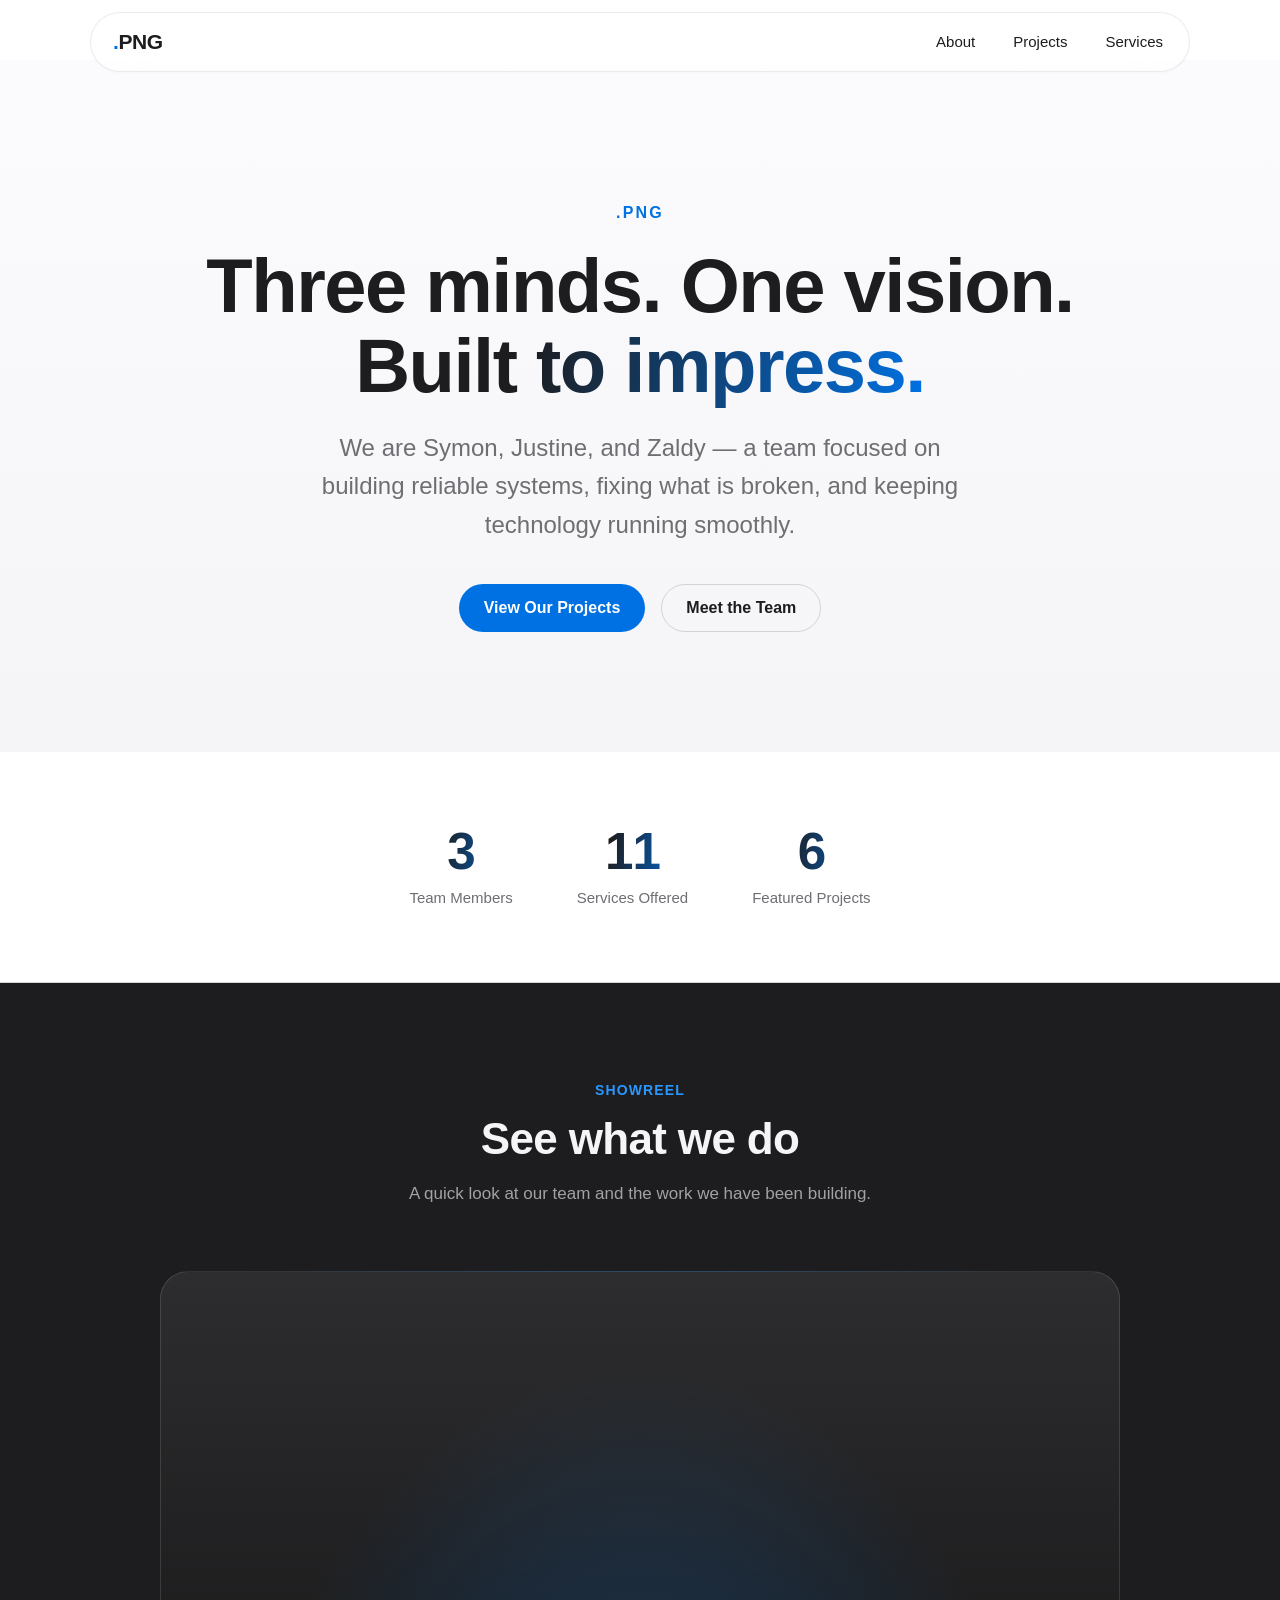
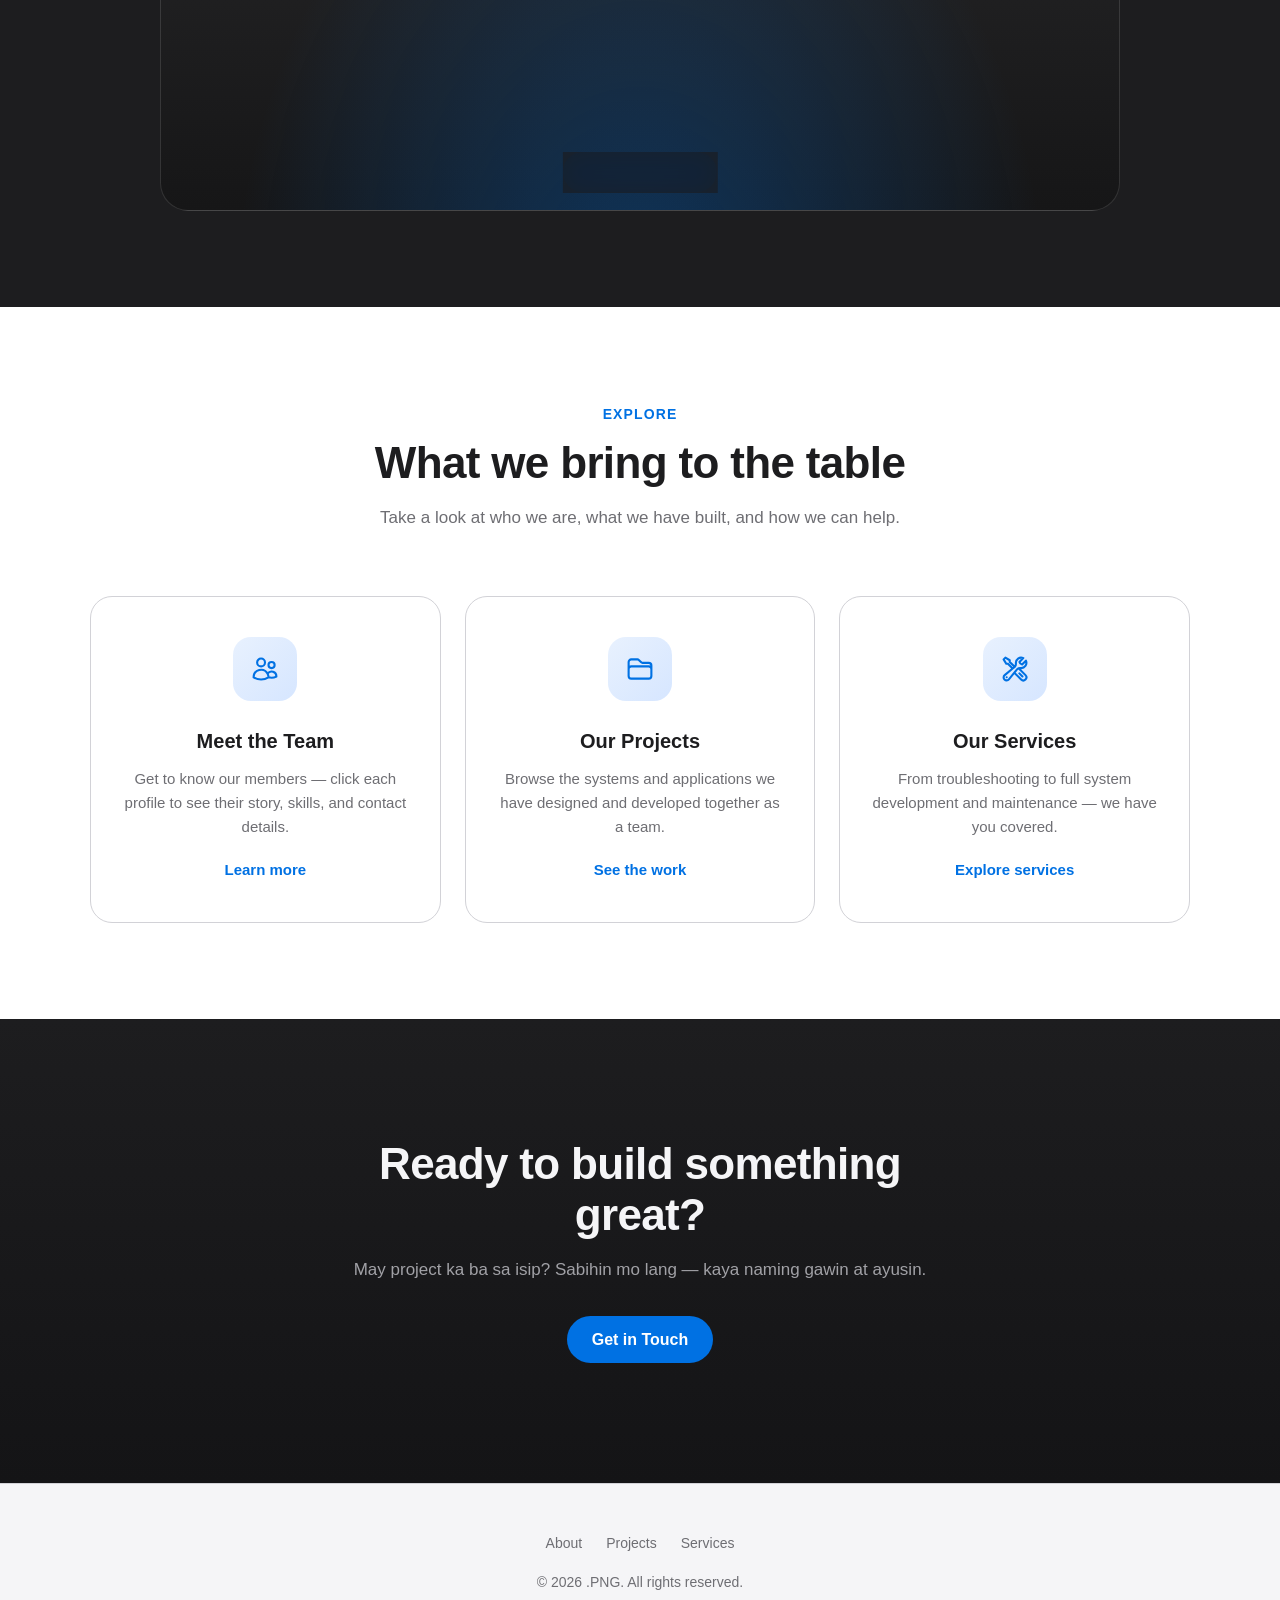
==== index.html @ acd92854 "update info, design, animations" ====
<!DOCTYPE html>
<html lang="en">
<head>
  <meta charset="UTF-8">
  <meta name="viewport" content="width=device-width, initial-scale=1.0">
  <title>.PNG</title>
  <link rel="stylesheet" href="css/style.css">
</head>
<body>

  <header class="site-header">
    <div class="container header-inner">
      <a href="index.html" class="logo"><span class="logo-dot">.</span>PNG</a>
      <button class="nav-toggle" type="button" aria-label="Toggle navigation" aria-expanded="false">
        <span></span>
        <span></span>
        <span></span>
      </button>
      <nav class="site-nav" aria-label="Main navigation">
        <ul class="nav-list">
          <li><a href="pages/about.html">About</a></li>
          <li><a href="pages/projects.html">Projects</a></li>
          <li><a href="pages/services.html">Services</a></li>
        </ul>
      </nav>
    </div>
  </header>

  <main>

    <section class="hero">
      <p class="hero-eyebrow">.PNG</p>
      <h1 class="hero-title">Three minds. One vision.<br><span class="gradient-text">Built to impress.</span></h1>
      <p class="hero-subtitle">We are Symon, Justine, and Zaldy — a team focused on building reliable systems, fixing what is broken, and keeping technology running smoothly.</p>
      <div class="hero-actions">
        <a href="pages/projects.html" class="btn btn-primary">View Our Projects</a>
        <a href="pages/about.html" class="btn btn-outline">Meet the Team</a>
      </div>
    </section>

    <section class="stats-strip">
      <div class="container stats-inner">
        <div class="reveal">
          <div class="stat-number gradient-text">3</div>
          <div class="stat-label">Team Members</div>
        </div>
        <div class="reveal reveal-delay-1">
          <div class="stat-number gradient-text">11</div>
          <div class="stat-label">Services Offered</div>
        </div>
        <div class="reveal reveal-delay-2">
          <div class="stat-number gradient-text">6</div>
          <div class="stat-label">Featured Projects</div>
        </div>
      </div>
    </section>

    <section class="video-section">
      <div class="section-head reveal">
        <p class="section-eyebrow">Showreel</p>
        <h2 class="section-title">See what we do</h2>
        <p class="section-subtitle">A quick look at our team and the work we have been building.</p>
      </div>
      <div class="video-frame reveal" id="showreel-frame">
        <video id="showreel" class="video-media" src="video/US.mp4" loop playsinline preload="metadata" muted></video>
        <button class="video-sound-hint" id="sound-hint" type="button">
          <svg viewBox="0 0 24 24"><path stroke-linecap="round" stroke-linejoin="round" d="M19.114 5.636a9 9 0 0 1 0 12.728M16.463 8.288a5.25 5.25 0 0 1 0 7.424M6.75 8.25l4.72-4.72a.75.75 0 0 1 1.28.53v15.88a.75.75 0 0 1-1.28.53l-4.72-4.72H4.51c-.88 0-1.704-.507-1.938-1.354A9.009 9.009 0 0 1 2.25 12c0-.83.112-1.633.322-2.396C2.806 8.756 3.63 8.25 4.51 8.25H6.75Z"/></svg>
          Tap for sound
        </button>
      </div>
    </section>

    <section class="section">
      <div class="section-head reveal">
        <p class="section-eyebrow">Explore</p>
        <h2 class="section-title">What we bring to the table</h2>
        <p class="section-subtitle">Take a look at who we are, what we have built, and how we can help.</p>
      </div>
      <div class="feature-grid">
        <article class="feature-card reveal">
          <div class="feature-icon">
            <svg viewBox="0 0 24 24"><path stroke-linecap="round" stroke-linejoin="round" d="M15 19.128a9.38 9.38 0 0 0 2.625.372 9.337 9.337 0 0 0 4.121-.952 4.125 4.125 0 0 0-7.533-2.493M15 19.128v-.003c0-1.113-.285-2.16-.786-3.07M15 19.128v.106A12.318 12.318 0 0 1 8.624 21c-2.331 0-4.512-.645-6.374-1.766l-.001-.109a6.375 6.375 0 0 1 11.964-3.07M12 6.375a3.375 3.375 0 1 1-6.75 0 3.375 3.375 0 0 1 6.75 0Zm8.25 2.25a2.625 2.625 0 1 1-5.25 0 2.625 2.625 0 0 1 5.25 0Z"/></svg>
          </div>
          <h3>Meet the Team</h3>
          <p>Get to know our members — click each profile to see their story, skills, and contact details.</p>
          <a href="pages/about.html" class="feature-link">Learn more</a>
        </article>
        <article class="feature-card reveal reveal-delay-1">
          <div class="feature-icon">
            <svg viewBox="0 0 24 24"><path stroke-linecap="round" stroke-linejoin="round" d="M2.25 12.75V12A2.25 2.25 0 0 1 4.5 9.75h15A2.25 2.25 0 0 1 21.75 12v.75m-8.69-6.44-2.12-2.12a1.5 1.5 0 0 0-1.061-.44H4.5A2.25 2.25 0 0 0 2.25 6v12a2.25 2.25 0 0 0 2.25 2.25h15A2.25 2.25 0 0 0 21.75 18V9a2.25 2.25 0 0 0-2.25-2.25h-5.379a1.5 1.5 0 0 1-1.06-.44Z"/></svg>
          </div>
          <h3>Our Projects</h3>
          <p>Browse the systems and applications we have designed and developed together as a team.</p>
          <a href="pages/projects.html" class="feature-link">See the work</a>
        </article>
        <article class="feature-card reveal reveal-delay-2">
          <div class="feature-icon">
            <svg viewBox="0 0 24 24"><path stroke-linecap="round" stroke-linejoin="round" d="M11.42 15.17 17.25 21A2.652 2.652 0 0 0 21 17.25l-5.877-5.877M11.42 15.17l2.496-3.03c.317-.384.74-.626 1.208-.766M11.42 15.17l-4.655 5.653a2.548 2.548 0 1 1-3.586-3.586l6.837-5.63m5.108-.233c.55-.164 1.163-.188 1.743-.14a4.5 4.5 0 0 0 4.486-6.336l-3.276 3.277a3.004 3.004 0 0 1-2.25-2.25l3.276-3.276a4.5 4.5 0 0 0-6.336 4.486c.091 1.076-.071 2.264-.904 2.95l-.102.085m-1.745 1.437L5.909 7.5H4.5L2.25 3.75l1.5-1.5L7.5 4.5v1.409l4.26 4.26m-1.745 1.437 1.745-1.437m6.615 8.206L15.75 15.75M4.867 19.125h.008v.008h-.008v-.008Z"/></svg>
          </div>
          <h3>Our Services</h3>
          <p>From troubleshooting to full system development and maintenance — we have you covered.</p>
          <a href="pages/services.html" class="feature-link">Explore services</a>
        </article>
      </div>
    </section>

  </main>

  <section class="cta-section">
    <div class="cta-inner reveal">
      <h2>Ready to build something great?</h2>
      <p>May project ka ba sa isip? Sabihin mo lang — kaya naming gawin at ayusin.</p>
      <a href="mailto:team@png.dev" class="btn btn-primary">Get in Touch</a>
    </div>
  </section>

  <footer class="site-footer">
    <div class="container">
      <div class="footer-links">
        <a href="pages/about.html">About</a>
        <a href="pages/projects.html">Projects</a>
        <a href="pages/services.html">Services</a>
      </div>
      <p>&copy; <span id="year"></span> .PNG. All rights reserved.</p>
    </div>
  </footer>

  <script src="js/main.js"></script>
</body>
</html>
---- css/style.css ----
:root {
  --color-bg: #ffffff;
  --color-bg-alt: #f5f5f7;
  --color-text: #1d1d1f;
  --color-text-secondary: #6e6e73;
  --color-accent: #0071e3;
  --color-accent-hover: #0077ed;
  --color-border: #d2d2d7;
  --color-dark: #1d1d1f;
  --font-sans: -apple-system, BlinkMacSystemFont, "SF Pro Display", "SF Pro Text", "Segoe UI", "Helvetica Neue", Arial, sans-serif;
  --ease-apple: cubic-bezier(0.28, 0.11, 0.32, 1);
  --radius-card: 22px;
  --radius-pill: 980px;
  --z-header: 50;
  --z-nav: 60;
  --z-modal: 70;
}

* {
  margin: 0;
  padding: 0;
  box-sizing: border-box;
}

html {
  scroll-behavior: smooth;
}

body {
  font-family: var(--font-sans);
  color: var(--color-text);
  background-color: var(--color-bg);
  line-height: 1.6;
  -webkit-font-smoothing: antialiased;
  text-rendering: optimizeLegibility;
}

a {
  color: var(--color-accent);
  text-decoration: none;
}

img {
  max-width: 100%;
  display: block;
}

button {
  font-family: inherit;
}

:focus-visible {
  outline: 2px solid var(--color-accent);
  outline-offset: 3px;
  border-radius: 6px;
}

.container {
  max-width: 1100px;
  margin: 0 auto;
  padding: 0 24px;
}

.section {
  padding: 96px 24px;
}

.section-head {
  text-align: center;
  max-width: 640px;
  margin: 0 auto 64px;
}

.section-eyebrow {
  font-size: 0.875rem;
  font-weight: 600;
  letter-spacing: 0.08em;
  text-transform: uppercase;
  color: var(--color-accent);
  margin-bottom: 12px;
}

.section-title {
  font-size: clamp(1.75rem, 4vw, 2.75rem);
  font-weight: 700;
  letter-spacing: -0.015em;
  line-height: 1.15;
  margin-bottom: 16px;
}

.section-subtitle {
  font-size: 1.0625rem;
  color: var(--color-text-secondary);
}

.gradient-text {
  background: linear-gradient(100deg, #1d1d1f 30%, #0071e3 100%);
  -webkit-background-clip: text;
  background-clip: text;
  -webkit-text-fill-color: transparent;
}

.btn {
  display: inline-block;
  min-height: 44px;
  padding: 10px 24px;
  border-radius: var(--radius-pill);
  font-size: 1rem;
  font-weight: 600;
  text-align: center;
  border: 1px solid transparent;
  cursor: pointer;
  transition: all 300ms var(--ease-apple);
}

.btn-primary {
  background-color: var(--color-accent);
  color: #ffffff;
}

.btn-primary:hover {
  background-color: var(--color-accent-hover);
  transform: scale(1.03);
}

.btn-outline {
  background-color: transparent;
  border-color: var(--color-border);
  color: var(--color-text);
}

.btn-outline:hover {
  border-color: var(--color-accent);
  color: var(--color-accent);
  transform: scale(1.03);
}

/* ===== Header / Nav ===== */

.site-header {
  position: sticky;
  top: 12px;
  z-index: var(--z-header);
  padding: 0 16px;
}

.site-header.scrolled .header-inner {
  background-color: rgba(255, 255, 255, 0.72);
  box-shadow: 0 16px 40px rgba(0, 0, 0, 0.12);
}

.header-inner {
  display: flex;
  align-items: center;
  justify-content: space-between;
  max-width: 1100px;
  margin: 0 auto;
  height: 60px;
  padding: 0 8px 0 22px;
  border-radius: var(--radius-pill);
  background-color: rgba(255, 255, 255, 0.55);
  -webkit-backdrop-filter: saturate(180%) blur(24px);
  backdrop-filter: saturate(180%) blur(24px);
  border: 1px solid rgba(0, 0, 0, 0.08);
  box-shadow: 0 1px 2px rgba(0, 0, 0, 0.02);
  transition: background-color 400ms var(--ease-apple), box-shadow 400ms var(--ease-apple);
}

.logo {
  font-size: 1.3125rem;
  font-weight: 800;
  letter-spacing: -0.02em;
  color: var(--color-text);
}

.logo-dot {
  color: var(--color-accent);
}

.nav-list {
  display: flex;
  gap: 2px;
  list-style: none;
}

.nav-list a {
  display: block;
  padding: 9px 18px;
  border-radius: var(--radius-pill);
  color: var(--color-text);
  font-weight: 500;
  font-size: 0.9375rem;
  white-space: nowrap;
  transition: background-color 300ms var(--ease-apple), color 300ms var(--ease-apple);
}

.nav-list a:hover {
  background-color: rgba(0, 0, 0, 0.05);
}

.nav-list a[aria-current="page"] {
  background: linear-gradient(145deg, rgba(255, 255, 255, 0.75), rgba(240, 242, 246, 0.75));
  color: var(--color-text);
  font-weight: 600;
  box-shadow:
    inset 3px 3px 7px rgba(0, 0, 0, 0.08),
    inset -3px -3px 7px rgba(255, 255, 255, 0.9),
    4px 4px 10px rgba(0, 0, 0, 0.06);
  transition: box-shadow 350ms var(--ease-apple), transform 350ms var(--ease-apple), background-color 350ms var(--ease-apple);
}

.nav-toggle {
  display: none;
  flex-direction: column;
  justify-content: center;
  gap: 5px;
  width: 40px;
  height: 40px;
  background: none;
  border: none;
  border-radius: 50%;
  cursor: pointer;
  align-items: center;
  transition: background-color 300ms var(--ease-apple);
}

.nav-toggle:hover {
  background-color: rgba(0, 0, 0, 0.05);
}

.nav-toggle span {
  display: block;
  width: 20px;
  height: 2px;
  border-radius: 2px;
  background-color: var(--color-text);
  transition: transform 350ms var(--ease-apple), opacity 250ms var(--ease-apple);
}

.nav-toggle[aria-expanded="true"] span:nth-child(1) {
  transform: translateY(7px) rotate(45deg);
}

.nav-toggle[aria-expanded="true"] span:nth-child(2) {
  opacity: 0;
}

.nav-toggle[aria-expanded="true"] span:nth-child(3) {
  transform: translateY(-7px) rotate(-45deg);
}

/* ===== Hero ===== */

.hero {
  position: relative;
  padding: 140px 24px 120px;
  text-align: center;
  background: linear-gradient(180deg, #fbfbfd 0%, var(--color-bg-alt) 100%);
  overflow: hidden;
}

.hero-eyebrow,
.hero-title,
.hero-subtitle,
.hero-actions {
  opacity: 0;
  animation: heroRise 900ms var(--ease-apple) forwards;
}

.hero-eyebrow {
  font-size: 1rem;
  font-weight: 600;
  letter-spacing: 0.14em;
  text-transform: uppercase;
  color: var(--color-accent);
  margin-bottom: 20px;
  animation-delay: 60ms;
}

.hero-title {
  font-size: clamp(2.75rem, 6vw, 4.75rem);
  font-weight: 700;
  letter-spacing: -0.02em;
  line-height: 1.05;
  margin: 0 auto 24px;
  max-width: 900px;
  animation-delay: 140ms;
}

.hero-subtitle {
  font-size: clamp(1.125rem, 2vw, 1.5rem);
  color: var(--color-text-secondary);
  max-width: 640px;
  margin: 0 auto 40px;
  animation-delay: 240ms;
}

.hero-actions {
  display: flex;
  gap: 16px;
  justify-content: center;
  flex-wrap: wrap;
  animation-delay: 340ms;
}

@keyframes heroRise {
  from {
    opacity: 0;
    transform: translateY(28px) scale(0.98);
  }
  to {
    opacity: 1;
    transform: translateY(0) scale(1);
  }
}

/* ===== Stats strip ===== */

.stats-strip {
  padding: 72px 24px;
  background-color: var(--color-bg);
  border-bottom: 1px solid var(--color-border);
}

.stats-inner {
  display: flex;
  justify-content: center;
  gap: 64px;
  flex-wrap: wrap;
  text-align: center;
}

.stat-number {
  font-size: clamp(2.25rem, 4vw, 3.25rem);
  font-weight: 700;
  letter-spacing: -0.02em;
  line-height: 1.1;
}

.stat-label {
  font-size: 0.9375rem;
  color: var(--color-text-secondary);
  margin-top: 6px;
}

/* ===== Video placeholder ===== */

.video-section {
  padding: 96px 24px;
  background-color: var(--color-dark);
  color: #f5f5f7;
  text-align: center;
}

.video-section .section-eyebrow {
  color: #2997ff;
}

.video-section .section-title {
  color: #f5f5f7;
}

.video-section .section-subtitle {
  color: #a1a1a6;
}

.video-frame {
  position: relative;
  max-width: 960px;
  margin: 0 auto;
  aspect-ratio: 16 / 9;
  border-radius: 28px;
  overflow: hidden;
  background:
    radial-gradient(ellipse at 50% 120%, rgba(0, 113, 227, 0.35), transparent 60%),
    linear-gradient(180deg, #2d2d2f 0%, #161617 100%);
  display: flex;
  flex-direction: column;
  align-items: center;
  justify-content: center;
  gap: 20px;
  border: 1px solid rgba(255, 255, 255, 0.12);
}

.video-play {
  width: 84px;
  height: 84px;
  border-radius: 50%;
  background-color: rgba(255, 255, 255, 0.95);
  display: flex;
  align-items: center;
  justify-content: center;
  box-shadow: 0 12px 40px rgba(0, 0, 0, 0.5);
  cursor: pointer;
  transition: transform 400ms var(--ease-apple);
}

.video-media {
  position: absolute;
  inset: 0;
  width: 100%;
  height: 100%;
  object-fit: cover;
  display: block;
}

.video-sound-hint {
  display: none;
  position: absolute;
  bottom: 18px;
  left: 50%;
  transform: translateX(-50%);
  align-items: center;
  gap: 8px;
  min-height: 40px;
  padding: 8px 18px;
  border-radius: var(--radius-pill);
  border: 1px solid rgba(255, 255, 255, 0.25);
  background-color: rgba(29, 29, 31, 0.65);
  -webkit-backdrop-filter: saturate(180%) blur(12px);
  backdrop-filter: saturate(180%) blur(12px);
  color: #f5f5f7;
  font-family: inherit;
  font-size: 0.875rem;
  font-weight: 600;
  cursor: pointer;
  z-index: 2;
  transition: transform 300ms var(--ease-apple), background-color 300ms var(--ease-apple);
}

.video-sound-hint:hover {
  transform: translateX(-50%) scale(1.05);
  background-color: rgba(29, 29, 31, 0.85);
}

.video-sound-hint svg {
  width: 16px;
  height: 16px;
  fill: #f5f5f7;
  stroke: none;
}

.video-play:hover {
  transform: scale(1.08);
}

.video-play svg {
  width: 30px;
  height: 30px;
  margin-left: 4px;
  fill: #1d1d1f;
}

.video-caption {
  font-size: 1.125rem;
  font-weight: 600;
}

.video-hint {
  font-size: 0.9375rem;
  color: #a1a1a6;
}

/* ===== Feature cards (landing) ===== */

.feature-grid,
.project-grid,
.services-grid {
  display: grid;
  grid-template-columns: repeat(auto-fit, minmax(280px, 1fr));
  gap: 24px;
  max-width: 1100px;
  margin: 0 auto;
}

.member-grid {
  align-items: start;
}

.feature-card {
  background-color: var(--color-bg);
  border: 1px solid var(--color-border);
  border-radius: var(--radius-card);
  padding: 40px 32px;
  text-align: center;
  transition: transform 400ms var(--ease-apple), box-shadow 400ms var(--ease-apple);
}

.feature-card:hover {
  transform: translateY(-6px);
  box-shadow: 0 20px 48px rgba(0, 0, 0, 0.08);
}

.feature-icon {
  width: 64px;
  height: 64px;
  margin: 0 auto 24px;
  border-radius: 18px;
  background: linear-gradient(135deg, #e8f1fe 0%, #d6e6ff 100%);
  display: flex;
  align-items: center;
  justify-content: center;
}

.feature-icon svg {
  width: 28px;
  height: 28px;
  stroke: var(--color-accent);
  fill: none;
  stroke-width: 1.8;
  stroke-linecap: round;
  stroke-linejoin: round;
}

.feature-card h3 {
  font-size: 1.25rem;
  font-weight: 700;
  margin-bottom: 10px;
}

.feature-card p {
  font-size: 0.9375rem;
  color: var(--color-text-secondary);
  margin-bottom: 18px;
}

.feature-link {
  font-size: 0.9375rem;
  font-weight: 600;
}

.feature-link:hover {
  text-decoration: underline;
}

/* ===== Team (about) ===== */

.team-intro {
  text-align: center;
  max-width: 720px;
  margin: 0 auto 72px;
}

.team-intro p {
  font-size: 1.125rem;
  color: var(--color-text-secondary);
}

.team-showcase {
  max-width: 1000px;
  margin: 0 auto;
}

.team-picker {
  display: flex;
  justify-content: center;
  gap: 16px;
  max-width: 900px;
  margin: 0 auto 44px;
}

.pick-card {
  flex: 0 0 auto;
  width: 29%;
  min-width: 0;
  display: flex;
  flex-direction: column;
  align-items: center;
  gap: 12px;
  padding: 10px 14px;
  background: transparent;
  border: none;
  font-family: inherit;
  color: var(--color-text);
  text-align: center;
  cursor: pointer;
  transition: transform 550ms var(--ease-apple), opacity 450ms var(--ease-apple);
}

.pick-card:hover .pick-avatar {
  transform: scale(1.08);
}

.pick-card.active .pick-avatar {
  box-shadow: 0 0 0 3px var(--color-accent);
}

.pick-avatar {
  width: 88px;
  height: 88px;
  border-radius: 50%;
  display: flex;
  align-items: center;
  justify-content: center;
  font-size: 1.5rem;
  font-weight: 700;
  color: #ffffff;
  flex-shrink: 0;
  overflow: hidden;
  transition: transform 350ms var(--ease-apple);
}

.pick-avatar img {
  width: 100%;
  height: 100%;
  object-fit: cover;
}

.av-p1 { background: linear-gradient(135deg, #0071e3, #7f8cff); }
.av-p2 { background: linear-gradient(135deg, #30d158, #00b0b9); }
.av-p3 { background: linear-gradient(135deg, #ff9f0a, #ff375f); }

.pick-name {
  display: block;
  font-size: 0.9375rem;
  font-weight: 700;
}

.showcase-stage {
  display: grid;
  grid-template-rows: 0fr;
}

.showcase-stage.open {
  grid-template-rows: 1fr;
}

.showcase-inner {
  overflow: hidden;
  min-height: 0;
}

.showcase-panels {
  display: grid;
  padding-top: 44px;
}

.showcase-panel {
  grid-area: 1 / 1;
  display: grid;
  grid-template-columns: 1fr 1.15fr;
  gap: 48px;
  align-items: center;
  opacity: 0;
  visibility: hidden;
  transform: translateY(24px);
}

.showcase-panel.active {
  opacity: 1;
  visibility: visible;
  transform: translateY(0);
}

.showcase-image {
  position: relative;
  aspect-ratio: 1 / 1;
  border-radius: 50%;
  display: flex;
  align-items: center;
  justify-content: center;
  overflow: hidden;
  box-shadow: 0 24px 64px rgba(0, 0, 0, 0.12);
}

.showcase-image::after {
  content: "";
  position: absolute;
  inset: 0;
  background:
    radial-gradient(ellipse at 50% 130%, rgba(255, 255, 255, 0.35), transparent 60%),
    radial-gradient(ellipse at 20% 20%, rgba(255, 255, 255, 0.15), transparent 40%);
}

.showcase-image img {
  position: absolute;
  inset: 0;
  width: 100%;
  height: 100%;
  object-fit: cover;
}

.visual-p1 { background: linear-gradient(135deg, #0071e3, #7f8cff); }
.visual-p2 { background: linear-gradient(135deg, #30d158, #00b0b9); }
.visual-p3 { background: linear-gradient(135deg, #ff9f0a, #ff375f); }

.showcase-panel.active[data-panel="1"] .showcase-image { view-transition-name: team-1; }
.showcase-panel.active[data-panel="2"] .showcase-image { view-transition-name: team-2; }
.showcase-panel.active[data-panel="3"] .showcase-image { view-transition-name: team-3; }

.showcase-panel.active[data-panel="1"] .showcase-name { view-transition-name: team-name-1; }
.showcase-panel.active[data-panel="2"] .showcase-name { view-transition-name: team-name-2; }
.showcase-panel.active[data-panel="3"] .showcase-name { view-transition-name: team-name-3; }

.pick-card.active .pick-avatar,
.pick-card.active .pick-name {
  view-transition-name: none;
}

::view-transition-group(*) {
  animation-timing-function: var(--ease-apple);
  animation-duration: 500ms;
}

::view-transition-group(team-1),
::view-transition-group(team-2),
::view-transition-group(team-3),
::view-transition-group(team-name-1),
::view-transition-group(team-name-2),
::view-transition-group(team-name-3) {
  animation-duration: 720ms;
}

::view-transition-old(root),
::view-transition-new(root) {
  animation-duration: 280ms;
  animation-timing-function: ease-in-out;
}

.showcase-initials {
  font-size: clamp(5rem, 10vw, 7rem);
  font-weight: 800;
  letter-spacing: 0.02em;
  color: rgba(255, 255, 255, 0.96);
  text-shadow: 0 12px 40px rgba(0, 0, 0, 0.3);
}

.showcase-details > *:not(.showcase-name) {
  opacity: 0;
  transform: translateY(16px);
}

.showcase-panel.active .showcase-details > *:not(.showcase-name) {
  animation: detailIn 650ms var(--ease-apple) forwards;
}

.showcase-panel.active .showcase-details > *:nth-child(1) { animation-delay: 100ms; }
.showcase-panel.active .showcase-details > *:nth-child(2) { animation-delay: 160ms; }
.showcase-panel.active .showcase-details > *:nth-child(3) { animation-delay: 220ms; }
.showcase-panel.active .showcase-details > *:nth-child(4) { animation-delay: 280ms; }
.showcase-panel.active .showcase-details > *:nth-child(5) { animation-delay: 340ms; }

@keyframes detailIn {
  from {
    opacity: 0;
    transform: translateY(16px);
  }
  to {
    opacity: 1;
    transform: translateY(0);
  }
}

.showcase-name {
  font-size: clamp(1.75rem, 3vw, 2.5rem);
  font-weight: 700;
  letter-spacing: -0.015em;
  margin-bottom: 14px;
}

.showcase-bio {
  font-size: 1.0625rem;
  color: var(--color-text-secondary);
  margin-bottom: 24px;
}

.showcase-details .detail-skills {
  display: flex;
  flex-wrap: wrap;
  gap: 8px;
  margin-bottom: 20px;
}

.skill-tag {
  padding: 6px 14px;
  border-radius: var(--radius-pill);
  background-color: var(--color-bg-alt);
  border: 1px solid var(--color-border);
  font-size: 0.8125rem;
  font-weight: 500;
  color: var(--color-text);
}

.showcase-details .detail-contact {
  display: flex;
  align-items: center;
  gap: 10px;
  font-size: 0.9375rem;
  color: var(--color-accent);
}

.detail-contact svg {
  width: 18px;
  height: 18px;
  stroke: var(--color-text-secondary);
  fill: none;
  stroke-width: 1.8;
  stroke-linecap: round;
  stroke-linejoin: round;
}

.detail-contact svg.icon-github {
  stroke: none;
  fill: var(--color-text-secondary);
}

/* ===== Projects ===== */

.project-card {
  background-color: var(--color-bg);
  border: 1px solid var(--color-border);
  border-radius: var(--radius-card);
  overflow: hidden;
  transition: transform 400ms var(--ease-apple), box-shadow 400ms var(--ease-apple);
}

.project-card:hover {
  transform: translateY(-6px);
  box-shadow: 0 20px 48px rgba(0, 0, 0, 0.08);
}

.project-media {
  aspect-ratio: 16 / 10;
  background: linear-gradient(135deg, var(--color-bg-alt), #e3e3e8);
  display: flex;
  align-items: center;
  justify-content: center;
  border-bottom: 1px solid var(--color-border);
  transition: background-color 400ms var(--ease-apple);
}

.project-card:hover .project-media {
  background: linear-gradient(135deg, #e8f1fe, #d6e6ff);
}

.project-media svg {
  width: 40px;
  height: 40px;
  stroke: #86868b;
  fill: none;
  stroke-width: 1.5;
  stroke-linecap: round;
  stroke-linejoin: round;
}

.project-body {
  padding: 24px;
}

.project-tag {
  display: inline-block;
  padding: 4px 12px;
  border-radius: var(--radius-pill);
  background-color: rgba(0, 113, 227, 0.08);
  color: var(--color-accent);
  font-size: 0.75rem;
  font-weight: 600;
  letter-spacing: 0.04em;
  text-transform: uppercase;
  margin-bottom: 12px;
}

.project-title {
  font-size: 1.25rem;
  font-weight: 700;
  letter-spacing: -0.01em;
  margin-bottom: 8px;
}

.project-desc {
  font-size: 0.9375rem;
  color: var(--color-text-secondary);
  margin-bottom: 16px;
}

.project-link {
  font-size: 0.9375rem;
  font-weight: 600;
}

.project-link:hover {
  text-decoration: underline;
}

/* ===== Services ===== */

.service-card {
  background-color: var(--color-bg);
  border: 1px solid var(--color-border);
  border-radius: var(--radius-card);
  padding: 40px 32px;
  transition: transform 400ms var(--ease-apple), box-shadow 400ms var(--ease-apple);
}

.service-card:hover {
  transform: translateY(-6px);
  box-shadow: 0 20px 48px rgba(0, 0, 0, 0.08);
}

.service-icon {
  width: 56px;
  height: 56px;
  margin-bottom: 24px;
  border-radius: 16px;
  background: linear-gradient(135deg, #e8f1fe 0%, #d6e6ff 100%);
  display: flex;
  align-items: center;
  justify-content: center;
}

.service-icon svg {
  width: 26px;
  height: 26px;
  stroke: var(--color-accent);
  fill: none;
  stroke-width: 1.8;
  stroke-linecap: round;
  stroke-linejoin: round;
}

.service-card h3 {
  font-size: 1.25rem;
  font-weight: 700;
  margin-bottom: 10px;
}

.service-card p {
  font-size: 0.9375rem;
  color: var(--color-text-secondary);
}

/* ===== CTA section ===== */

.cta-section {
  padding: 120px 24px;
  background: linear-gradient(180deg, var(--color-dark) 0%, #141416 100%);
  text-align: center;
}

.cta-inner {
  max-width: 640px;
  margin: 0 auto;
}

.cta-inner h2 {
  font-size: clamp(1.75rem, 4vw, 2.75rem);
  font-weight: 700;
  letter-spacing: -0.015em;
  line-height: 1.15;
  color: #f5f5f7;
  margin-bottom: 16px;
}

.cta-inner p {
  font-size: 1.0625rem;
  color: #a1a1a6;
  margin-bottom: 32px;
}

/* ===== Footer ===== */

.site-footer {
  background-color: var(--color-bg-alt);
  border-top: 1px solid var(--color-border);
  padding: 48px 24px 64px;
  text-align: center;
  color: var(--color-text-secondary);
  font-size: 0.875rem;
}

.footer-links {
  display: flex;
  justify-content: center;
  gap: 24px;
  flex-wrap: wrap;
  margin-bottom: 16px;
}

.footer-links a {
  color: var(--color-text-secondary);
  font-weight: 500;
}

.footer-links a:hover {
  color: var(--color-accent);
}

/* ===== Scroll reveal ===== */

.reveal {
  opacity: 0;
  transform: translateY(28px);
  transition: opacity 800ms var(--ease-apple), transform 800ms var(--ease-apple);
}

.reveal.visible {
  opacity: 1;
  transform: translateY(0);
}

.reveal-delay-1 { transition-delay: 100ms; }
.reveal-delay-2 { transition-delay: 200ms; }
.reveal-delay-3 { transition-delay: 300ms; }
.reveal-delay-4 { transition-delay: 400ms; }

/* ===== Mobile (<= 768px) ===== */

@media (max-width: 768px) {
  .section {
    padding: 72px 16px;
  }

  .section-head {
    margin-bottom: 48px;
  }

  .site-header {
    top: 10px;
    padding: 0 12px;
  }

  .header-inner {
    height: 56px;
    padding: 0 4px 0 18px;
  }

  .logo {
    font-size: 1.125rem;
  }

  .nav-toggle {
    display: flex;
  }

  .site-nav {
    position: absolute;
    top: calc(100% + 10px);
    left: 12px;
    right: 12px;
    background-color: rgba(255, 255, 255, 0.92);
    -webkit-backdrop-filter: saturate(180%) blur(24px);
    backdrop-filter: saturate(180%) blur(24px);
    border: 1px solid rgba(0, 0, 0, 0.08);
    border-radius: 24px;
    box-shadow: 0 24px 48px rgba(0, 0, 0, 0.14);
    padding: 12px;
    opacity: 0;
    visibility: hidden;
    transform: translateY(-8px) scale(0.98);
    transition: opacity 350ms var(--ease-apple), transform 350ms var(--ease-apple), visibility 350ms;
  }

  .site-nav.open {
    opacity: 1;
    visibility: visible;
    transform: translateY(0) scale(1);
  }

  .nav-list {
    flex-direction: column;
    gap: 4px;
  }

  .nav-list a {
    border-radius: 14px;
    padding: 13px 16px;
  }

  .nav-list a[aria-current="page"] {
    background: linear-gradient(145deg, rgba(255, 255, 255, 0.85), rgba(238, 241, 246, 0.85));
    color: var(--color-text);
    font-weight: 600;
    box-shadow:
      inset 3px 3px 7px rgba(0, 0, 0, 0.08),
      inset -3px -3px 7px rgba(255, 255, 255, 0.9);
  }

  .hero {
    padding: 96px 16px 80px;
  }

  .hero-actions {
    flex-direction: column;
    align-items: stretch;
  }

  .stats-inner {
    gap: 40px;
  }

  .video-frame {
    border-radius: 20px;
  }

  .video-play {
    width: 64px;
    height: 64px;
  }

  .video-play svg {
    width: 24px;
    height: 24px;
  }

  .team-picker {
    gap: 8px;
    margin-bottom: 32px;
  }

  .pick-card {
    gap: 8px;
    padding: 8px 6px;
  }

  .pick-avatar {
    width: 68px;
    height: 68px;
    font-size: 1.125rem;
  }

  .pick-name {
    font-size: 0.8125rem;
  }

  .showcase-panels {
    padding-top: 32px;
  }

  .showcase-panel {
    grid-template-columns: 1fr;
    gap: 24px;
  }

  .showcase-image {
    width: 100%;
    max-width: 300px;
    margin: 0 auto;
    border-radius: 50%;
  }

  .showcase-initials {
    font-size: clamp(3.5rem, 18vw, 5rem);
  }

  .showcase-details {
    text-align: center;
  }

  .showcase-details .detail-skills {
    display: grid;
    grid-template-columns: repeat(2, minmax(0, 1fr));
    gap: 8px;
    margin-bottom: 20px;
  }

  .skill-tag {
    display: flex;
    align-items: center;
    justify-content: center;
    text-align: center;
    padding: 10px 8px;
    font-size: 0.75rem;
    line-height: 1.35;
  }

  .showcase-details .detail-contact {
    justify-content: center;
  }
}

/* ===== Reduced motion ===== */

@media (prefers-reduced-motion: reduce) {
  html {
    scroll-behavior: auto;
  }

  *,
  *::before,
  *::after {
    animation-duration: 0.01ms !important;
    animation-delay: 0ms !important;
    transition-duration: 0.01ms !important;
  }
}
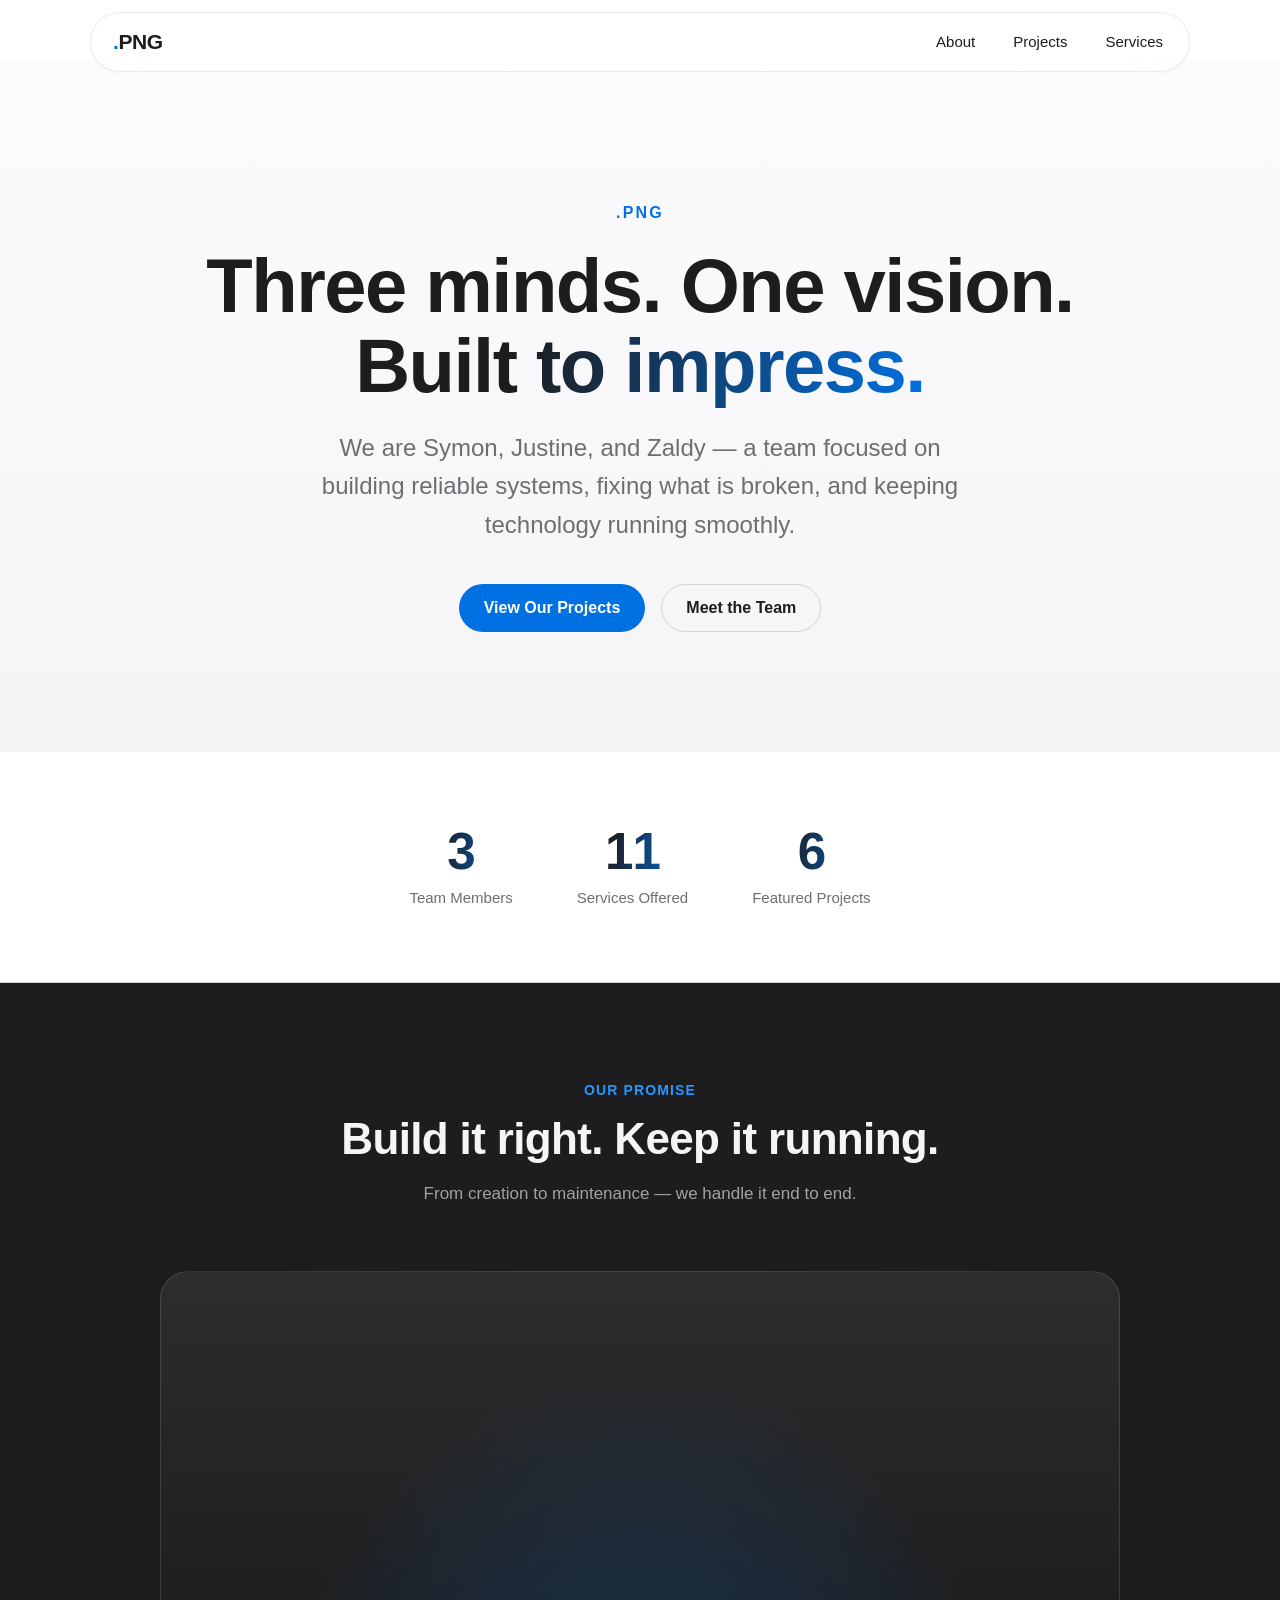
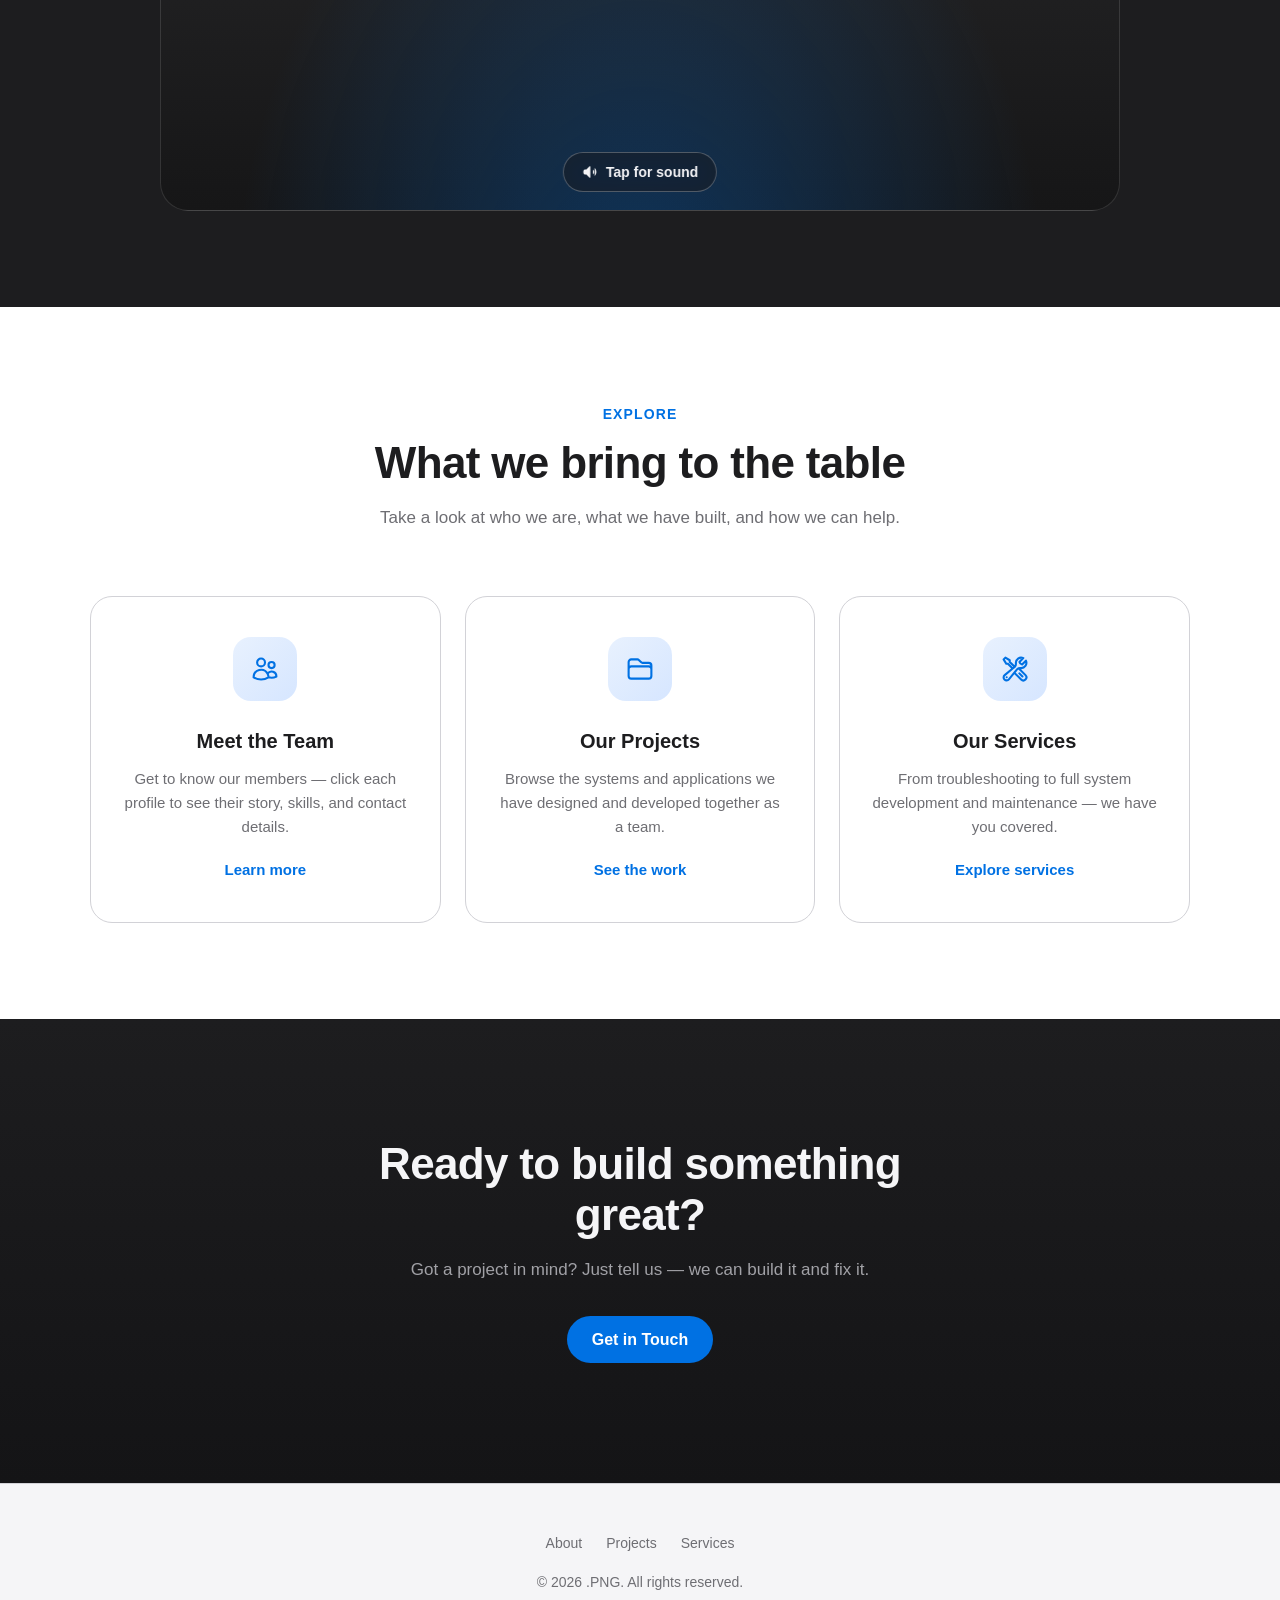
==== commit e2fe8c37: "update" ====
--- a/index.html
+++ b/index.html
@@ -57,9 +57,9 @@
 
     <section class="video-section">
       <div class="section-head reveal">
-        <p class="section-eyebrow">Showreel</p>
-        <h2 class="section-title">See what we do</h2>
-        <p class="section-subtitle">A quick look at our team and the work we have been building.</p>
+        <p class="section-eyebrow">Our Promise</p>
+        <h2 class="section-title">Build it right. Keep it running.</h2>
+        <p class="section-subtitle">From creation to maintenance — we handle it end to end.</p>
       </div>
       <div class="video-frame reveal" id="showreel-frame">
         <video id="showreel" class="video-media" src="video/US.mp4" loop playsinline preload="metadata" muted></video>
@@ -109,7 +109,7 @@
   <section class="cta-section">
     <div class="cta-inner reveal">
       <h2>Ready to build something great?</h2>
-      <p>May project ka ba sa isip? Sabihin mo lang — kaya naming gawin at ayusin.</p>
+      <p>Got a project in mind? Just tell us — we can build it and fix it.</p>
       <a href="mailto:team@png.dev" class="btn btn-primary">Get in Touch</a>
     </div>
   </section>
--- a/css/style.css
+++ b/css/style.css
@@ -1164,7 +1164,7 @@
   }
 
   .showcase-details .detail-contact {
-    justify-content: center;
+    justify-content: flex-start;
   }
 }
 
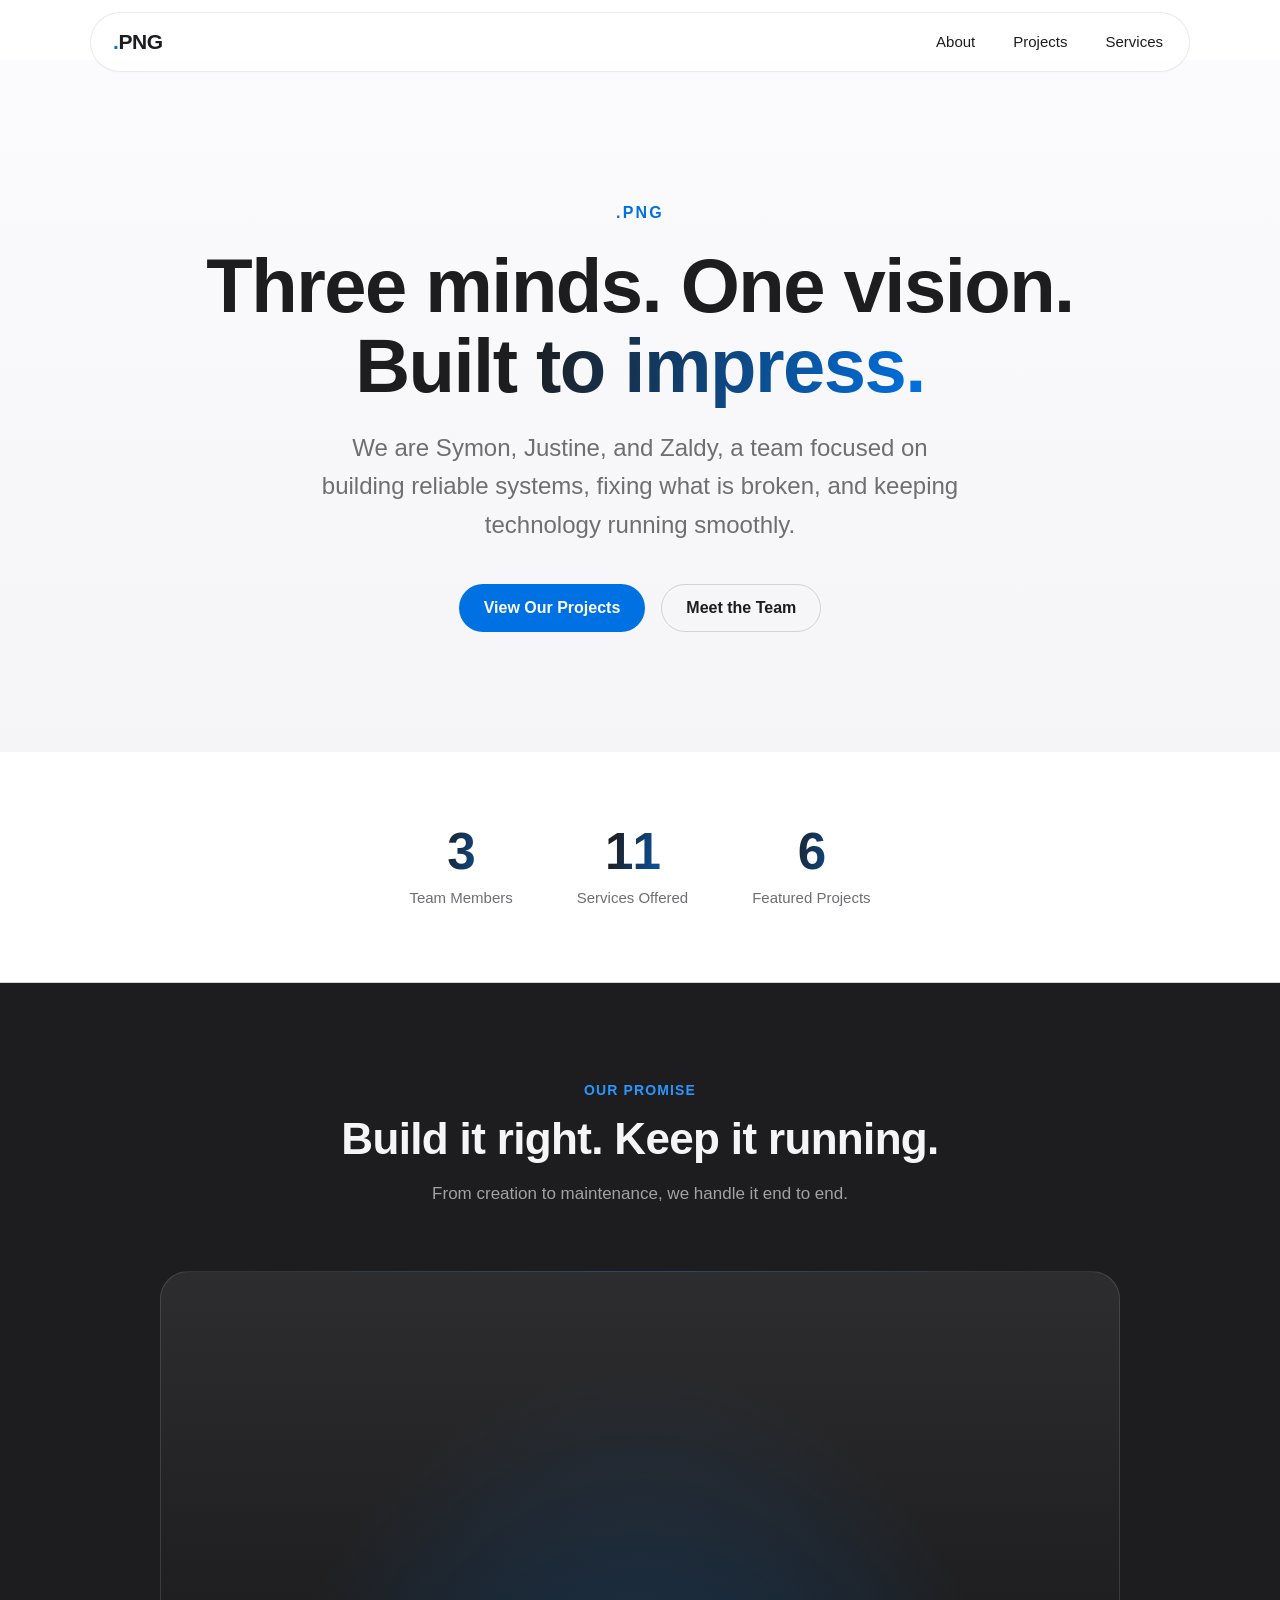
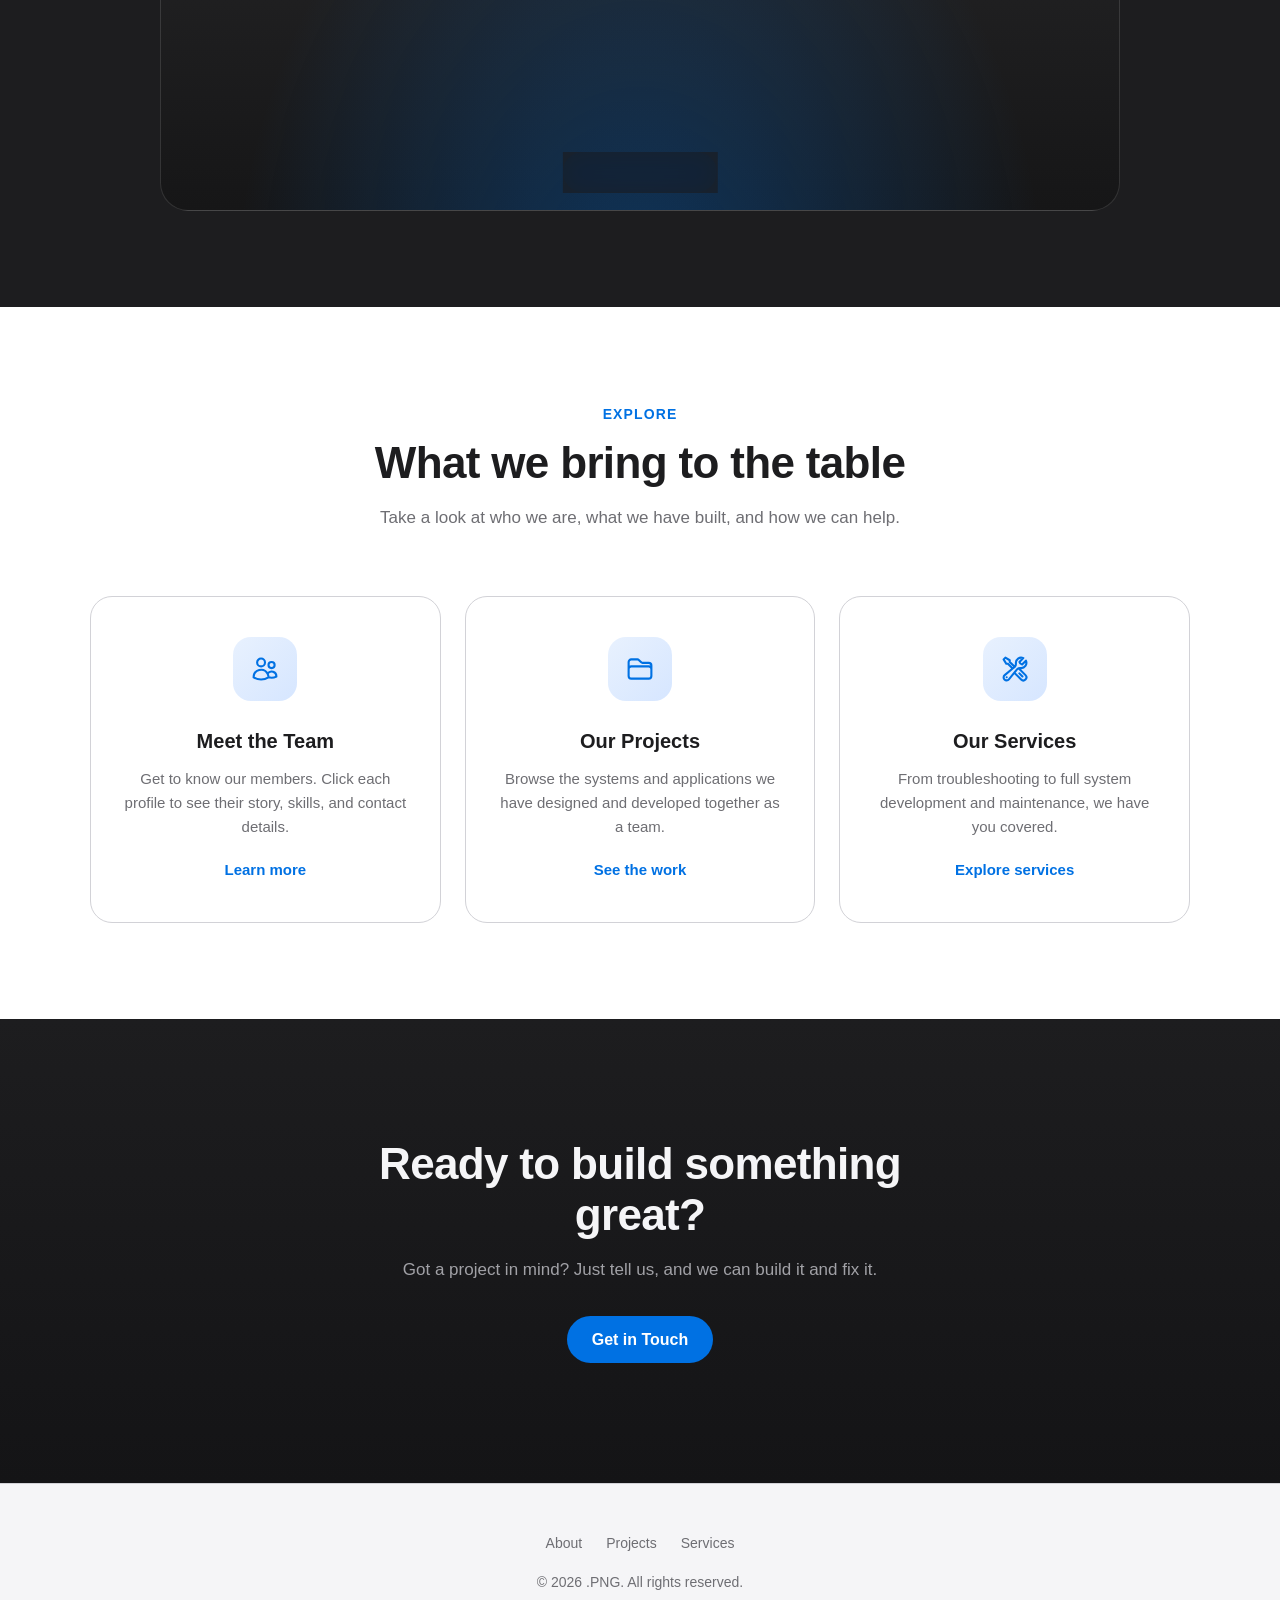
==== commit 3bc184e2: "update ule" ====
--- a/index.html
+++ b/index.html
@@ -31,7 +31,7 @@
     <section class="hero">
       <p class="hero-eyebrow">.PNG</p>
       <h1 class="hero-title">Three minds. One vision.<br><span class="gradient-text">Built to impress.</span></h1>
-      <p class="hero-subtitle">We are Symon, Justine, and Zaldy — a team focused on building reliable systems, fixing what is broken, and keeping technology running smoothly.</p>
+      <p class="hero-subtitle">We are Symon, Justine, and Zaldy, a team focused on building reliable systems, fixing what is broken, and keeping technology running smoothly.</p>
       <div class="hero-actions">
         <a href="pages/projects.html" class="btn btn-primary">View Our Projects</a>
         <a href="pages/about.html" class="btn btn-outline">Meet the Team</a>
@@ -59,7 +59,7 @@
       <div class="section-head reveal">
         <p class="section-eyebrow">Our Promise</p>
         <h2 class="section-title">Build it right. Keep it running.</h2>
-        <p class="section-subtitle">From creation to maintenance — we handle it end to end.</p>
+        <p class="section-subtitle">From creation to maintenance, we handle it end to end.</p>
       </div>
       <div class="video-frame reveal" id="showreel-frame">
         <video id="showreel" class="video-media" src="video/US.mp4" loop playsinline preload="metadata" muted></video>
@@ -82,7 +82,7 @@
             <svg viewBox="0 0 24 24"><path stroke-linecap="round" stroke-linejoin="round" d="M15 19.128a9.38 9.38 0 0 0 2.625.372 9.337 9.337 0 0 0 4.121-.952 4.125 4.125 0 0 0-7.533-2.493M15 19.128v-.003c0-1.113-.285-2.16-.786-3.07M15 19.128v.106A12.318 12.318 0 0 1 8.624 21c-2.331 0-4.512-.645-6.374-1.766l-.001-.109a6.375 6.375 0 0 1 11.964-3.07M12 6.375a3.375 3.375 0 1 1-6.75 0 3.375 3.375 0 0 1 6.75 0Zm8.25 2.25a2.625 2.625 0 1 1-5.25 0 2.625 2.625 0 0 1 5.25 0Z"/></svg>
           </div>
           <h3>Meet the Team</h3>
-          <p>Get to know our members — click each profile to see their story, skills, and contact details.</p>
+          <p>Get to know our members. Click each profile to see their story, skills, and contact details.</p>
           <a href="pages/about.html" class="feature-link">Learn more</a>
         </article>
         <article class="feature-card reveal reveal-delay-1">
@@ -98,7 +98,7 @@
             <svg viewBox="0 0 24 24"><path stroke-linecap="round" stroke-linejoin="round" d="M11.42 15.17 17.25 21A2.652 2.652 0 0 0 21 17.25l-5.877-5.877M11.42 15.17l2.496-3.03c.317-.384.74-.626 1.208-.766M11.42 15.17l-4.655 5.653a2.548 2.548 0 1 1-3.586-3.586l6.837-5.63m5.108-.233c.55-.164 1.163-.188 1.743-.14a4.5 4.5 0 0 0 4.486-6.336l-3.276 3.277a3.004 3.004 0 0 1-2.25-2.25l3.276-3.276a4.5 4.5 0 0 0-6.336 4.486c.091 1.076-.071 2.264-.904 2.95l-.102.085m-1.745 1.437L5.909 7.5H4.5L2.25 3.75l1.5-1.5L7.5 4.5v1.409l4.26 4.26m-1.745 1.437 1.745-1.437m6.615 8.206L15.75 15.75M4.867 19.125h.008v.008h-.008v-.008Z"/></svg>
           </div>
           <h3>Our Services</h3>
-          <p>From troubleshooting to full system development and maintenance — we have you covered.</p>
+          <p>From troubleshooting to full system development and maintenance, we have you covered.</p>
           <a href="pages/services.html" class="feature-link">Explore services</a>
         </article>
       </div>
@@ -109,7 +109,7 @@
   <section class="cta-section">
     <div class="cta-inner reveal">
       <h2>Ready to build something great?</h2>
-      <p>Got a project in mind? Just tell us — we can build it and fix it.</p>
+      <p>Got a project in mind? Just tell us, and we can build it and fix it.</p>
       <a href="mailto:team@png.dev" class="btn btn-primary">Get in Touch</a>
     </div>
   </section>
--- a/css/style.css
+++ b/css/style.css
@@ -1003,6 +1003,249 @@
 .reveal-delay-3 { transition-delay: 300ms; }
 .reveal-delay-4 { transition-delay: 400ms; }
 
+/* ===== Project gallery (mobile app) ===== */
+
+.project-gallery {
+  position: relative;
+  cursor: pointer;
+}
+
+.project-gallery.gallery-dark {
+  background-color: #000000;
+}
+
+.project-card:hover .project-gallery.gallery-dark {
+  background-color: #000000;
+}
+
+.project-gallery.gallery-dark img {
+  object-fit: contain;
+  padding: 20px;
+}
+
+.project-gallery img {
+  width: 100%;
+  height: 100%;
+  object-fit: cover;
+  transition: transform 500ms var(--ease-apple);
+}
+
+.project-card:hover .project-gallery img {
+  transform: scale(1.04);
+}
+
+.gallery-count {
+  position: absolute;
+  right: 12px;
+  bottom: 12px;
+  display: flex;
+  align-items: center;
+  gap: 6px;
+  padding: 5px 12px;
+  border-radius: var(--radius-pill);
+  background-color: rgba(29, 29, 31, 0.7);
+  -webkit-backdrop-filter: saturate(180%) blur(12px);
+  backdrop-filter: saturate(180%) blur(12px);
+  color: #ffffff;
+  font-size: 0.75rem;
+  font-weight: 600;
+}
+
+.gallery-count svg {
+  width: 12px;
+  height: 12px;
+  fill: #ffffff;
+}
+
+/* ===== Photo modal (Apple style) ===== */
+
+.photo-modal {
+  position: fixed;
+  inset: 0;
+  z-index: var(--z-modal);
+  display: flex;
+  align-items: center;
+  justify-content: center;
+  padding: 24px;
+}
+
+.photo-modal[hidden] {
+  display: none !important;
+}
+
+.photo-backdrop {
+  position: absolute;
+  inset: 0;
+  background-color: rgba(0, 0, 0, 0.55);
+  -webkit-backdrop-filter: saturate(180%) blur(24px);
+  backdrop-filter: saturate(180%) blur(24px);
+  opacity: 0;
+  transition: opacity 400ms var(--ease-apple);
+}
+
+.photo-modal.open .photo-backdrop {
+  opacity: 1;
+}
+
+.photo-dialog {
+  position: relative;
+  width: min(860px, 100%);
+  background-color: rgba(255, 255, 255, 0.98);
+  border-radius: 22px;
+  overflow: hidden;
+  box-shadow: 0 40px 120px rgba(0, 0, 0, 0.45);
+  opacity: 0;
+  transform: scale(0.94) translateY(12px);
+  transition: opacity 420ms var(--ease-apple), transform 420ms var(--ease-apple);
+}
+
+.photo-modal.open .photo-dialog {
+  opacity: 1;
+  transform: scale(1) translateY(0);
+}
+
+.photo-bar {
+  display: flex;
+  align-items: center;
+  justify-content: space-between;
+  padding: 12px 16px;
+  border-bottom: 1px solid rgba(0, 0, 0, 0.06);
+}
+
+.photo-title {
+  font-size: 0.9375rem;
+  font-weight: 600;
+  color: var(--color-text);
+  white-space: nowrap;
+  overflow: hidden;
+  text-overflow: ellipsis;
+}
+
+.photo-close {
+  flex-shrink: 0;
+  width: 30px;
+  height: 30px;
+  margin-left: 12px;
+  border-radius: 50%;
+  border: none;
+  background-color: rgba(0, 0, 0, 0.06);
+  color: var(--color-text);
+  display: flex;
+  align-items: center;
+  justify-content: center;
+  cursor: pointer;
+  transition: background-color 250ms var(--ease-apple), transform 250ms var(--ease-apple);
+}
+
+.photo-close:hover {
+  background-color: rgba(0, 0, 0, 0.12);
+  transform: scale(1.08);
+}
+
+.photo-close svg {
+  width: 13px;
+  height: 13px;
+  fill: none;
+  stroke: currentColor;
+  stroke-linecap: round;
+}
+
+.photo-stage {
+  position: relative;
+  aspect-ratio: 16 / 10;
+  background: linear-gradient(180deg, #ffffff 0%, #f5f5f7 100%);
+  display: flex;
+  align-items: center;
+  justify-content: center;
+  overflow: hidden;
+  touch-action: pan-y;
+}
+
+.photo-stage img {
+  max-width: 100%;
+  max-height: 100%;
+  object-fit: contain;
+  opacity: 0;
+  transition: opacity 280ms ease;
+  box-shadow: 0 24px 64px rgba(0, 0, 0, 0.18);
+}
+
+.photo-stage img.loaded {
+  opacity: 1;
+}
+
+.photo-nav {
+  position: absolute;
+  top: 50%;
+  transform: translateY(-50%);
+  width: 44px;
+  height: 44px;
+  border-radius: 50%;
+  border: none;
+  background-color: rgba(0, 0, 0, 0.08);
+  -webkit-backdrop-filter: saturate(180%) blur(16px);
+  backdrop-filter: saturate(180%) blur(16px);
+  color: var(--color-text);
+  display: flex;
+  align-items: center;
+  justify-content: center;
+  cursor: pointer;
+  z-index: 2;
+  transition: background-color 250ms var(--ease-apple), transform 250ms var(--ease-apple);
+}
+
+.photo-nav:hover {
+  background-color: rgba(0, 0, 0, 0.16);
+  transform: translateY(-50%) scale(1.08);
+}
+
+.photo-prev {
+  left: 16px;
+}
+
+.photo-next {
+  right: 16px;
+}
+
+.photo-nav svg {
+  width: 20px;
+  height: 20px;
+  fill: none;
+  stroke: currentColor;
+  stroke-linecap: round;
+  stroke-linejoin: round;
+}
+
+.photo-footer {
+  display: flex;
+  align-items: center;
+  justify-content: space-between;
+  padding: 12px 16px;
+}
+
+.photo-counter {
+  font-size: 0.8125rem;
+  color: var(--color-text-secondary);
+}
+
+.photo-dots {
+  display: flex;
+  gap: 6px;
+}
+
+.photo-dot {
+  width: 7px;
+  height: 7px;
+  border-radius: 50%;
+  background-color: rgba(0, 0, 0, 0.18);
+  transition: background-color 300ms var(--ease-apple), transform 300ms var(--ease-apple);
+}
+
+.photo-dot.active {
+  background-color: var(--color-accent);
+  transform: scale(1.25);
+}
+
 /* ===== Mobile (<= 768px) ===== */
 
 @media (max-width: 768px) {
@@ -1166,6 +1409,32 @@
   .showcase-details .detail-contact {
     justify-content: flex-start;
   }
+
+  .photo-modal {
+    padding: 12px;
+  }
+
+  .photo-dialog {
+    width: min(300px, 100%);
+    border-radius: 18px;
+  }
+
+  .photo-stage {
+    aspect-ratio: 9 / 16;
+  }
+
+  .photo-nav {
+    width: 38px;
+    height: 38px;
+  }
+
+  .photo-prev {
+    left: 10px;
+  }
+
+  .photo-next {
+    right: 10px;
+  }
 }
 
 /* ===== Reduced motion ===== */
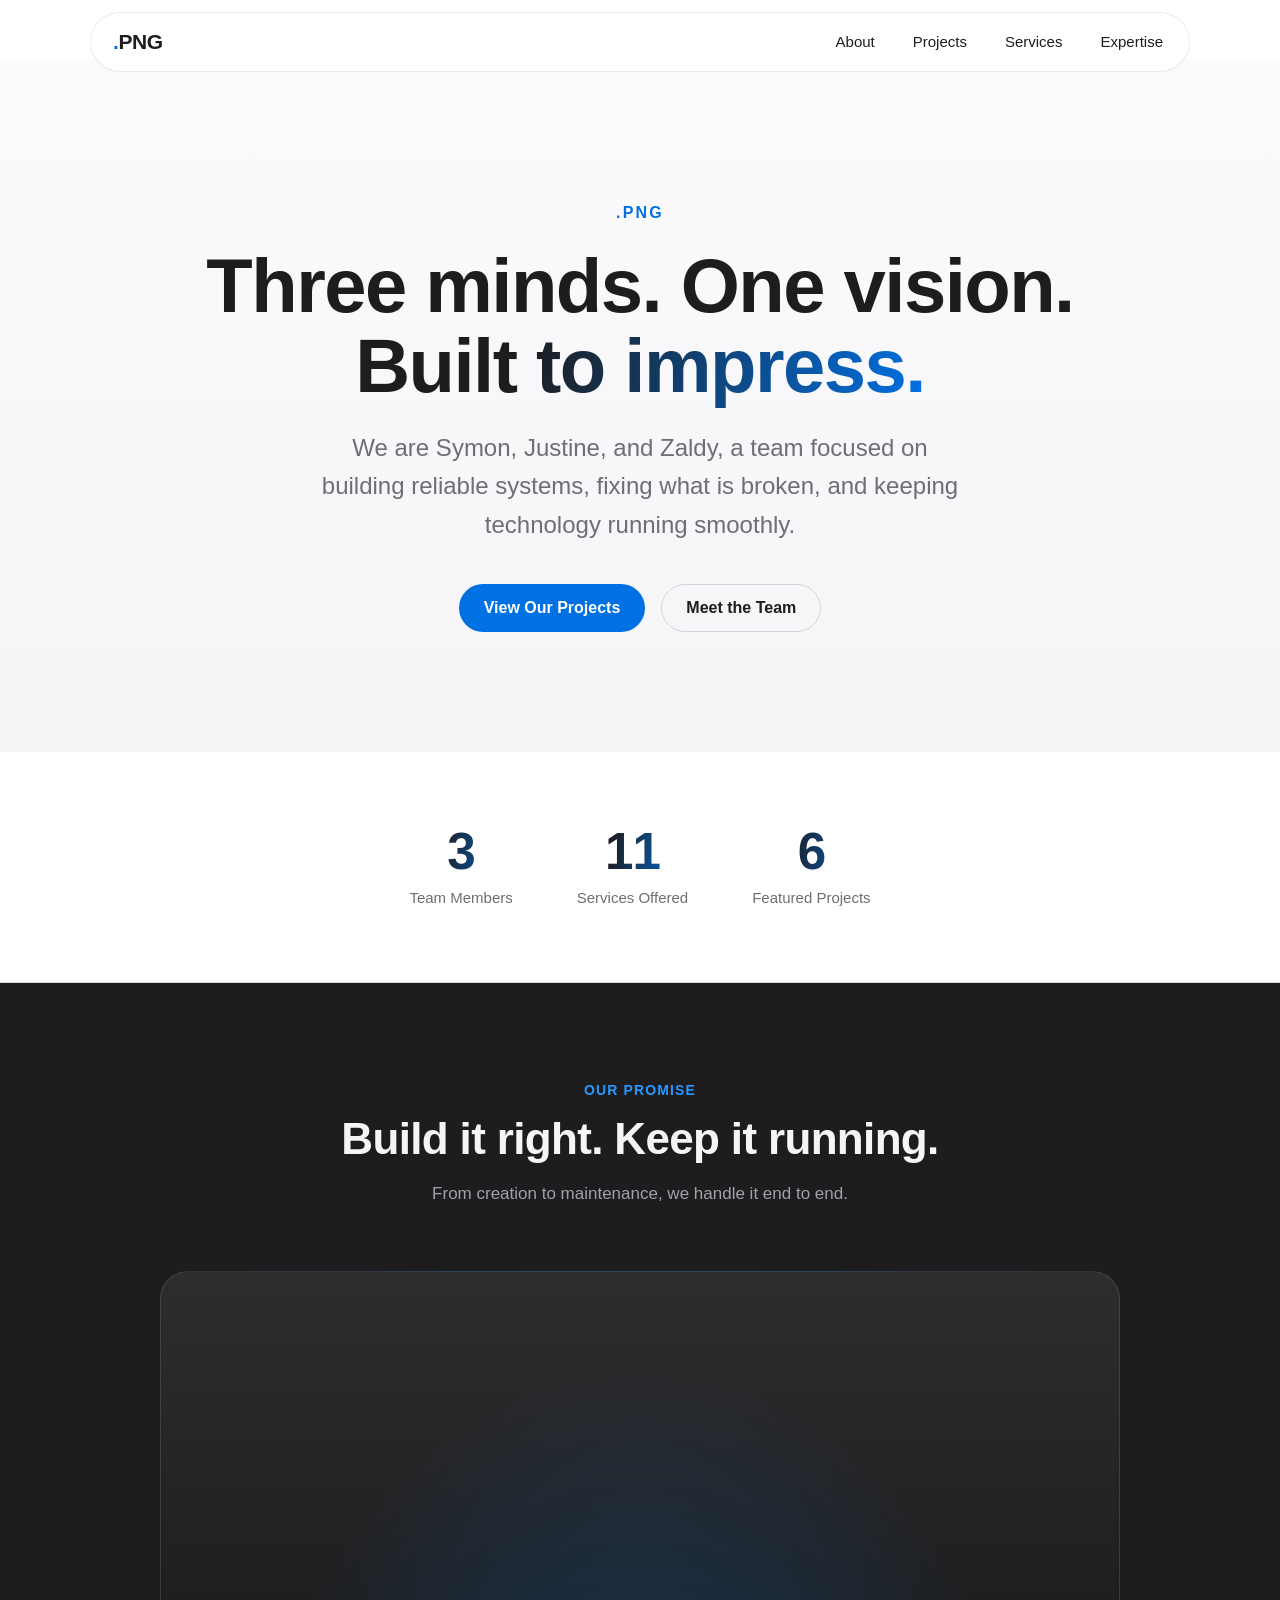
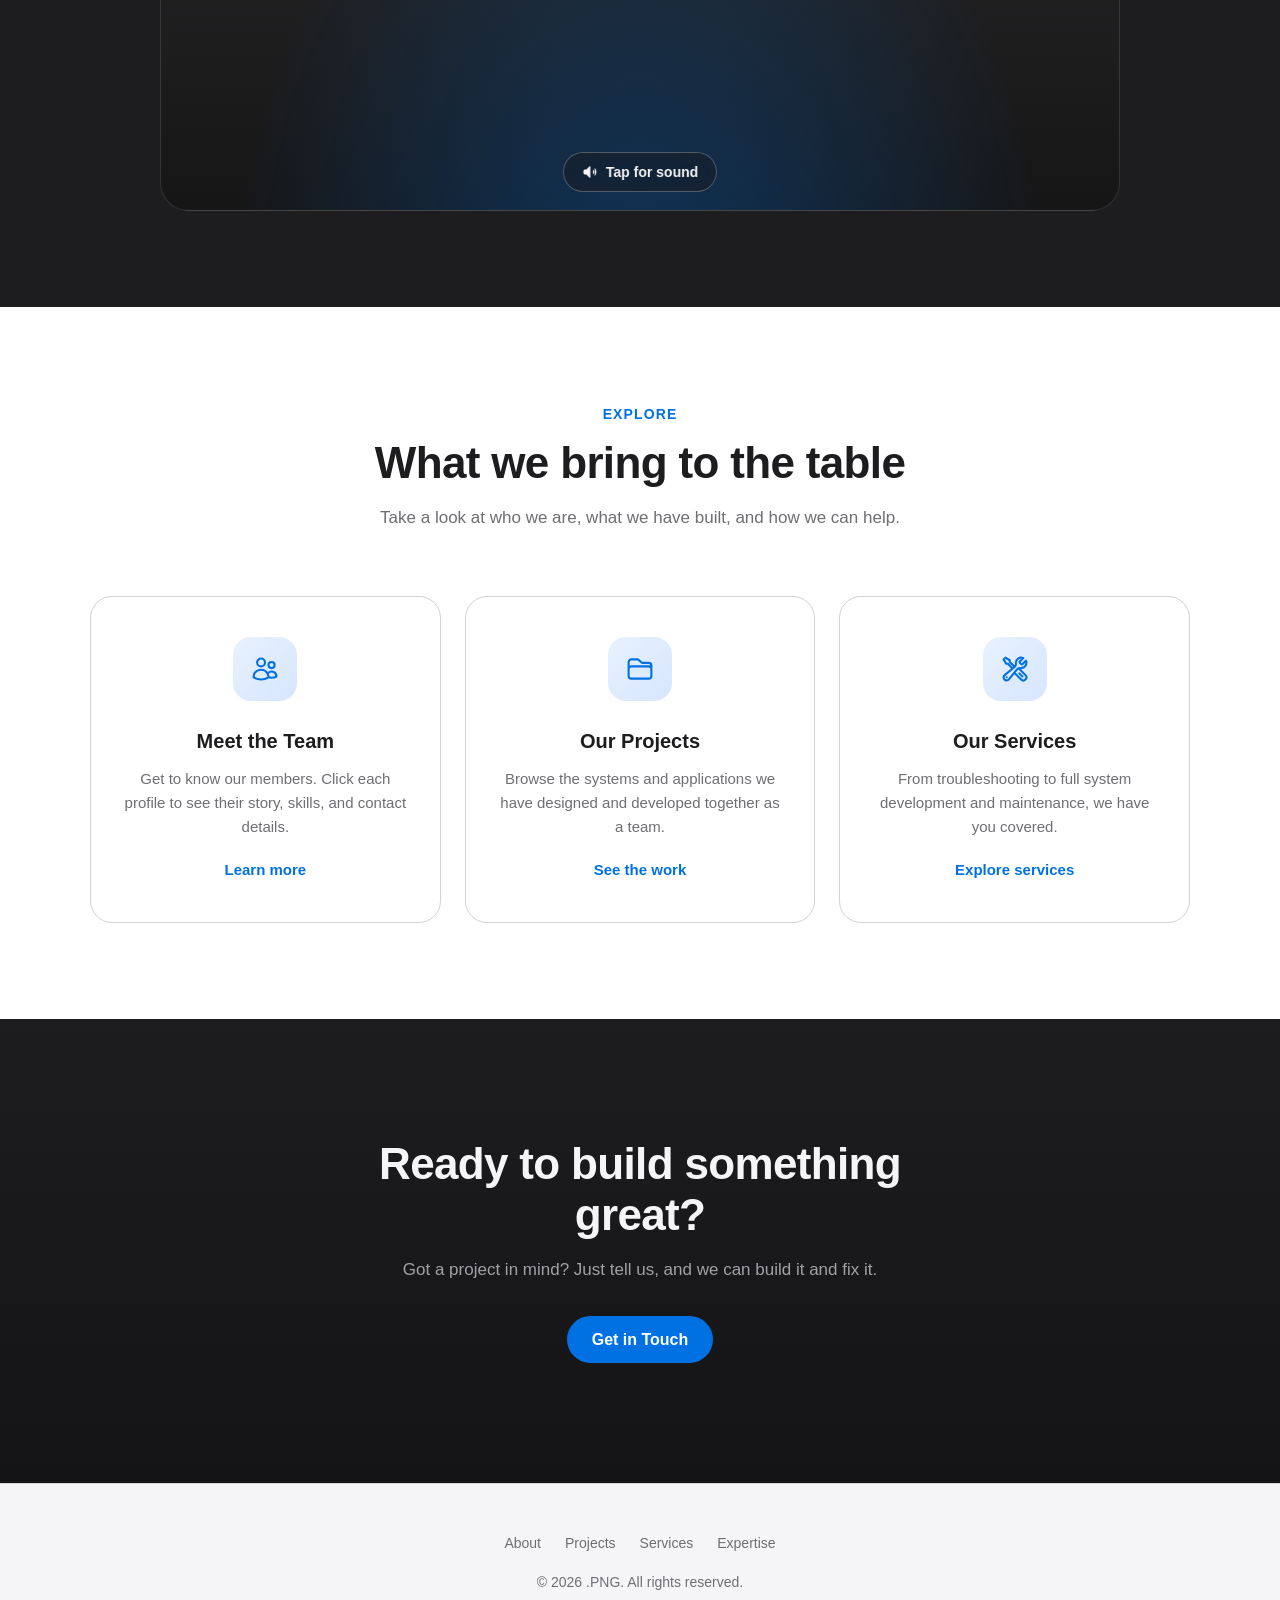
==== commit 04f0fd3d: "update expertise page tech stack and client sections" ====
--- a/index.html
+++ b/index.html
@@ -21,6 +21,7 @@
           <li><a href="pages/about.html">About</a></li>
           <li><a href="pages/projects.html">Projects</a></li>
           <li><a href="pages/services.html">Services</a></li>
+          <li><a href="pages/expertise.html">Expertise</a></li>
         </ul>
       </nav>
     </div>
@@ -120,6 +121,7 @@
         <a href="pages/about.html">About</a>
         <a href="pages/projects.html">Projects</a>
         <a href="pages/services.html">Services</a>
+        <a href="pages/expertise.html">Expertise</a>
       </div>
       <p>&copy; <span id="year"></span> .PNG. All rights reserved.</p>
     </div>
--- a/css/style.css
+++ b/css/style.css
@@ -606,6 +606,10 @@
   object-fit: cover;
 }
 
+.pick-card[data-member="3"] .pick-avatar img {
+  object-position: center 25%;
+}
+
 .av-p1 { background: linear-gradient(135deg, #0071e3, #7f8cff); }
 .av-p2 { background: linear-gradient(135deg, #30d158, #00b0b9); }
 .av-p3 { background: linear-gradient(135deg, #ff9f0a, #ff375f); }
@@ -660,7 +664,6 @@
   align-items: center;
   justify-content: center;
   overflow: hidden;
-  box-shadow: 0 24px 64px rgba(0, 0, 0, 0.12);
 }
 
 .showcase-image::after {
@@ -678,6 +681,10 @@
   width: 100%;
   height: 100%;
   object-fit: cover;
+}
+
+.showcase-panel[data-panel="3"] .showcase-image img {
+  object-position: center 25%;
 }
 
 .visual-p1 { background: linear-gradient(135deg, #0071e3, #7f8cff); }
@@ -882,6 +889,217 @@
   text-decoration: underline;
 }
 
+/* ===== Bento Grid (Expertise page) ===== */
+
+.bento-grid {
+  display: grid;
+  grid-template-columns: repeat(2, 1fr);
+  gap: 20px;
+}
+
+.bento-card {
+  padding: 26px 28px;
+  border-radius: var(--radius-card);
+  background-color: var(--color-bg);
+  border: 1px solid var(--color-border);
+  transition: transform 350ms var(--ease-apple), box-shadow 350ms var(--ease-apple);
+  display: flex;
+  flex-direction: column;
+  justify-content: space-between;
+}
+
+.bento-card:hover {
+  transform: translateY(-4px);
+  box-shadow: 0 16px 48px rgba(0, 0, 0, 0.08);
+}
+
+.bento-header {
+  display: flex;
+  align-items: flex-start;
+  gap: 16px;
+  margin-bottom: 20px;
+}
+
+.bento-icon {
+  width: 46px;
+  height: 46px;
+  border-radius: 12px;
+  background-color: var(--color-bg-alt);
+  display: flex;
+  align-items: center;
+  justify-content: center;
+  flex-shrink: 0;
+  margin-bottom: 0;
+}
+
+.bento-icon svg {
+  width: 22px;
+  height: 22px;
+  stroke: var(--color-accent);
+}
+
+.bento-header-info {
+  flex: 1;
+}
+
+.bento-title {
+  font-size: 1.0625rem;
+  font-weight: 700;
+  letter-spacing: -0.01em;
+  margin-bottom: 4px;
+  line-height: 1.3;
+}
+
+.bento-desc {
+  font-size: 0.875rem;
+  color: var(--color-text-secondary);
+  margin-bottom: 0;
+  line-height: 1.45;
+}
+
+.bento-tags {
+  display: flex;
+  flex-wrap: wrap;
+  gap: 10px;
+}
+
+.bento-tag {
+  display: inline-flex;
+  align-items: center;
+  gap: 8px;
+  padding: 7px 14px;
+  border-radius: var(--radius-pill);
+  background-color: var(--color-bg-alt);
+  color: var(--color-text);
+  border: 1.5px solid var(--color-accent);
+  font-size: 0.8125rem;
+  font-weight: 600;
+  transition: transform 250ms var(--ease-apple), box-shadow 250ms var(--ease-apple), background-color 250ms var(--ease-apple);
+}
+
+.bento-tag:hover {
+  transform: translateY(-2px);
+  background-color: rgba(0, 113, 227, 0.08);
+  box-shadow: 0 4px 12px rgba(0, 113, 227, 0.12);
+}
+
+.bento-tag svg,
+.bento-tag img {
+  width: 16px;
+  height: 16px;
+  flex-shrink: 0;
+  display: block;
+}
+
+/* ===== ROI & Performance Metrics ===== */
+
+.metrics-grid {
+  display: grid;
+  grid-template-columns: repeat(4, 1fr);
+  gap: 20px;
+}
+
+.metric-card {
+  background-color: var(--color-bg);
+  border: 1px solid var(--color-border);
+  border-radius: var(--radius-card);
+  padding: 32px 24px;
+  text-align: center;
+  transition: transform 350ms var(--ease-apple), box-shadow 350ms var(--ease-apple), border-color 350ms var(--ease-apple);
+}
+
+.metric-card:hover {
+  transform: translateY(-4px);
+  border-color: var(--color-accent);
+  box-shadow: 0 16px 40px rgba(0, 113, 227, 0.08);
+}
+
+.metric-number {
+  font-size: 2.25rem;
+  font-weight: 800;
+  letter-spacing: -0.02em;
+  color: var(--color-accent);
+  margin-bottom: 8px;
+  line-height: 1.1;
+}
+
+.metric-title {
+  font-size: 1rem;
+  font-weight: 700;
+  margin-bottom: 8px;
+  color: var(--color-text);
+}
+
+.metric-desc {
+  font-size: 0.8125rem;
+  color: var(--color-text-secondary);
+  line-height: 1.45;
+}
+
+/* ===== US Client Guarantees ===== */
+
+.guarantee-grid {
+  display: grid;
+  grid-template-columns: repeat(2, 1fr);
+  gap: 20px;
+}
+
+.guarantee-card {
+  background-color: var(--color-bg);
+  border: 1px solid var(--color-border);
+  border-radius: var(--radius-card);
+  padding: 30px 26px;
+  display: flex;
+  align-items: flex-start;
+  gap: 18px;
+  transition: transform 350ms var(--ease-apple), box-shadow 350ms var(--ease-apple), border-color 350ms var(--ease-apple);
+}
+
+.guarantee-card:hover {
+  transform: translateY(-4px);
+  border-color: var(--color-accent);
+  box-shadow: 0 16px 40px rgba(0, 113, 227, 0.08);
+}
+
+.guarantee-icon {
+  width: 46px;
+  height: 46px;
+  border-radius: 12px;
+  background: rgba(0, 113, 227, 0.08);
+  border: 1.5px solid var(--color-accent);
+  display: flex;
+  align-items: center;
+  justify-content: center;
+  flex-shrink: 0;
+}
+
+.guarantee-icon svg {
+  width: 22px;
+  height: 22px;
+  stroke: var(--color-accent);
+  fill: none;
+  stroke-width: 1.8;
+  stroke-linecap: round;
+  stroke-linejoin: round;
+}
+
+.guarantee-info {
+  flex: 1;
+}
+
+.guarantee-title {
+  font-size: 1.0625rem;
+  font-weight: 700;
+  margin-bottom: 6px;
+  color: var(--color-text);
+}
+
+.guarantee-desc {
+  font-size: 0.875rem;
+  color: var(--color-text-secondary);
+  line-height: 1.5;
+}
+
 /* ===== Services ===== */
 
 .service-card {
@@ -1005,6 +1223,10 @@
 
 /* ===== Project gallery (mobile app) ===== */
 
+.project-card.is-gallery {
+  cursor: pointer;
+}
+
 .project-gallery {
   position: relative;
   cursor: pointer;
@@ -1027,11 +1249,11 @@
   width: 100%;
   height: 100%;
   object-fit: cover;
-  transition: transform 500ms var(--ease-apple);
-}
-
-.project-card:hover .project-gallery img {
-  transform: scale(1.04);
+}
+
+.project-gallery#uniorg-trigger img {
+  object-fit: contain;
+  padding: 20px;
 }
 
 .gallery-count {
@@ -1076,9 +1298,9 @@
 .photo-backdrop {
   position: absolute;
   inset: 0;
-  background-color: rgba(0, 0, 0, 0.55);
-  -webkit-backdrop-filter: saturate(180%) blur(24px);
-  backdrop-filter: saturate(180%) blur(24px);
+  background-color: rgba(255, 255, 255, 0.35);
+  -webkit-backdrop-filter: saturate(160%) blur(2px);
+  backdrop-filter: saturate(160%) blur(2px);
   opacity: 0;
   transition: opacity 400ms var(--ease-apple);
 }
@@ -1121,6 +1343,60 @@
   text-overflow: ellipsis;
 }
 
+.photo-actions {
+  display: flex;
+  align-items: center;
+  gap: 8px;
+  margin-left: 12px;
+  flex-shrink: 0;
+}
+
+.photo-site {
+  display: inline-flex;
+  align-items: center;
+  gap: 6px;
+  padding: 6px 14px;
+  border: none;
+  border-radius: var(--radius-pill);
+  background-color: #d5e3f7;
+  color: #3f6fb5;
+  font-size: 0.8125rem;
+  font-weight: 600;
+  text-decoration: none;
+  white-space: nowrap;
+  cursor: pointer;
+  box-shadow: 4px 4px 10px rgba(174, 190, 215, 0.55), -4px -4px 10px rgba(255, 255, 255, 0.95);
+  transition: box-shadow 250ms var(--ease-apple), transform 250ms var(--ease-apple);
+}
+
+.photo-site:hover {
+  transform: scale(1.03);
+  box-shadow: 6px 6px 14px rgba(174, 190, 215, 0.7), -6px -6px 14px rgba(255, 255, 255, 1);
+}
+
+.photo-site:active {
+  transform: scale(0.98);
+  box-shadow: inset 3px 3px 8px rgba(174, 190, 215, 0.6), inset -3px -3px 8px rgba(255, 255, 255, 0.95);
+}
+
+.photo-site[hidden] {
+  display: none;
+}
+
+.photo-download {
+  background-color: #d5e3f7;
+  color: #3f6fb5;
+}
+
+.photo-site svg {
+  width: 14px;
+  height: 14px;
+  fill: none;
+  stroke: currentColor;
+  stroke-linecap: round;
+  stroke-linejoin: round;
+}
+
 .photo-close {
   flex-shrink: 0;
   width: 30px;
@@ -1128,18 +1404,24 @@
   margin-left: 12px;
   border-radius: 50%;
   border: none;
-  background-color: rgba(0, 0, 0, 0.06);
-  color: var(--color-text);
+  background-color: #e8e7f0;
+  color: #7a7a85;
   display: flex;
   align-items: center;
   justify-content: center;
   cursor: pointer;
-  transition: background-color 250ms var(--ease-apple), transform 250ms var(--ease-apple);
+  box-shadow: 4px 4px 10px rgba(174, 190, 215, 0.55), -4px -4px 10px rgba(255, 255, 255, 0.9);
+  transition: box-shadow 250ms var(--ease-apple), transform 250ms var(--ease-apple);
 }
 
 .photo-close:hover {
-  background-color: rgba(0, 0, 0, 0.12);
-  transform: scale(1.08);
+  transform: scale(1.06);
+  box-shadow: 6px 6px 14px rgba(174, 190, 215, 0.65), -6px -6px 14px rgba(255, 255, 255, 1);
+}
+
+.photo-close:active {
+  transform: scale(0.98);
+  box-shadow: inset 3px 3px 8px rgba(174, 190, 215, 0.6), inset -3px -3px 8px rgba(255, 255, 255, 0.95);
 }
 
 .photo-close svg {
@@ -1168,6 +1450,10 @@
   opacity: 0;
   transition: opacity 280ms ease;
   box-shadow: 0 24px 64px rgba(0, 0, 0, 0.18);
+}
+
+.photo-stage.inset img {
+  transform: scale(1.08);
 }
 
 .photo-stage img.loaded {
@@ -1182,21 +1468,25 @@
   height: 44px;
   border-radius: 50%;
   border: none;
-  background-color: rgba(0, 0, 0, 0.08);
-  -webkit-backdrop-filter: saturate(180%) blur(16px);
-  backdrop-filter: saturate(180%) blur(16px);
-  color: var(--color-text);
+  background-color: #dce7f8;
+  color: #4a7fc0;
   display: flex;
   align-items: center;
   justify-content: center;
   cursor: pointer;
   z-index: 2;
-  transition: background-color 250ms var(--ease-apple), transform 250ms var(--ease-apple);
+  box-shadow: 0 6px 16px rgba(30, 41, 59, 0.25);
+  transition: box-shadow 250ms var(--ease-apple), transform 250ms var(--ease-apple);
 }
 
 .photo-nav:hover {
-  background-color: rgba(0, 0, 0, 0.16);
-  transform: translateY(-50%) scale(1.08);
+  transform: translateY(-50%) scale(1.05);
+  box-shadow: 0 8px 20px rgba(30, 41, 59, 0.3);
+}
+
+.photo-nav:active {
+  transform: translateY(-50%) scale(0.98);
+  box-shadow: inset 0 2px 6px rgba(30, 41, 59, 0.2);
 }
 
 .photo-prev {
@@ -1216,6 +1506,13 @@
   stroke-linejoin: round;
 }
 
+.photo-caption {
+  padding: 10px 16px 0;
+  text-align: center;
+  font-size: 0.8125rem;
+  color: var(--color-text-secondary);
+}
+
 .photo-footer {
   display: flex;
   align-items: center;
@@ -1244,6 +1541,249 @@
 .photo-dot.active {
   background-color: var(--color-accent);
   transform: scale(1.25);
+}
+
+/* ===== Account modal (split view) ===== */
+
+.photo-modal.shift-left .photo-dialog {
+  transform: translateX(calc(-1 * var(--account-shift, 110px))) scale(0.97);
+}
+
+.photo-sample[hidden] {
+  display: none;
+}
+
+.account-modal {
+  position: fixed;
+  inset: 0;
+  z-index: calc(var(--z-modal) + 1);
+  display: flex;
+  align-items: center;
+  justify-content: flex-end;
+  padding: 24px;
+  pointer-events: none;
+}
+
+.account-modal[hidden] {
+  display: none !important;
+}
+
+.account-backdrop {
+  position: absolute;
+  inset: 0;
+  background-color: rgba(255, 255, 255, 0.35);
+  -webkit-backdrop-filter: saturate(160%) blur(2px);
+  backdrop-filter: saturate(160%) blur(2px);
+  opacity: 0;
+  transition: opacity 400ms var(--ease-apple);
+  pointer-events: auto;
+}
+
+.account-modal.open .account-backdrop {
+  opacity: 1;
+}
+
+.account-dialog {
+  position: relative;
+  width: min(400px, 100%);
+  background-color: rgba(255, 255, 255, 0.98);
+  border-radius: 22px;
+  overflow: hidden;
+  box-shadow: 0 40px 120px rgba(0, 0, 0, 0.45);
+  opacity: 0;
+  transform: translateX(56px) scale(0.97);
+  transition: opacity 450ms var(--ease-apple), transform 450ms var(--ease-apple);
+  pointer-events: auto;
+}
+
+.account-modal.open .account-dialog {
+  opacity: 1;
+  transform: translateX(0) scale(1);
+}
+
+.account-header {
+  display: flex;
+  align-items: center;
+  gap: 12px;
+  padding: 18px 20px;
+  border-bottom: 1px solid rgba(0, 0, 0, 0.06);
+}
+
+.account-badge {
+  flex-shrink: 0;
+  width: 40px;
+  height: 40px;
+  border-radius: 50%;
+  background-color: #dce7f8;
+  display: flex;
+  align-items: center;
+  justify-content: center;
+}
+
+.account-badge svg {
+  width: 18px;
+  height: 18px;
+  fill: none;
+  stroke: #3f6fb5;
+  stroke-linecap: round;
+  stroke-linejoin: round;
+}
+
+.account-heading {
+  flex: 1;
+  min-width: 0;
+}
+
+.account-title {
+  font-size: 1rem;
+  font-weight: 700;
+  letter-spacing: -0.01em;
+}
+
+.account-subtitle {
+  font-size: 0.8125rem;
+  color: var(--color-text-secondary);
+}
+
+.account-close {
+  flex-shrink: 0;
+  width: 30px;
+  height: 30px;
+  border-radius: 50%;
+  border: none;
+  background-color: #dce7f8;
+  color: #7a7a85;
+  display: flex;
+  align-items: center;
+  justify-content: center;
+  cursor: pointer;
+  transition: background-color 250ms var(--ease-apple), transform 250ms var(--ease-apple);
+}
+
+.account-close:hover {
+  background-color: #cbd9f0;
+  transform: scale(1.06);
+}
+
+.account-close:active {
+  transform: scale(0.98);
+}
+
+.account-close svg {
+  width: 14px;
+  height: 14px;
+  fill: none;
+  stroke: currentColor;
+  stroke-linecap: round;
+  stroke-linejoin: round;
+}
+
+.account-body {
+  padding: 20px;
+}
+
+.account-field + .account-field {
+  margin-top: 14px;
+}
+
+.account-label {
+  display: block;
+  font-size: 0.75rem;
+  font-weight: 600;
+  letter-spacing: 0.04em;
+  text-transform: uppercase;
+  color: var(--color-text-secondary);
+  margin-bottom: 6px;
+}
+
+.account-row {
+  display: flex;
+  align-items: center;
+  gap: 10px;
+}
+
+.account-value {
+  flex: 1;
+  min-width: 0;
+  font-family: "SF Mono", ui-monospace, "Cascadia Code", Consolas, monospace;
+  font-size: 0.9375rem;
+  font-weight: 600;
+  color: var(--color-text);
+  background-color: #dce7f8;
+  border: none;
+  border-radius: 12px;
+  padding: 10px 14px;
+  white-space: nowrap;
+  overflow: hidden;
+  text-overflow: ellipsis;
+}
+
+.account-copy {
+  flex-shrink: 0;
+  display: inline-flex;
+  align-items: center;
+  gap: 6px;
+  padding: 9px 14px;
+  border-radius: 12px;
+  border: none;
+  background-color: #dce7f8;
+  color: #3f6fb5;
+  font-size: 0.8125rem;
+  font-weight: 600;
+  cursor: pointer;
+  transition: background-color 250ms var(--ease-apple), transform 250ms var(--ease-apple);
+}
+
+.account-copy:hover {
+  background-color: #cbd9f0;
+  transform: translateY(-1px);
+}
+
+.account-copy:active {
+  transform: scale(0.97);
+}
+
+.account-copy svg {
+  width: 14px;
+  height: 14px;
+  fill: none;
+  stroke: currentColor;
+  stroke-linecap: round;
+  stroke-linejoin: round;
+}
+
+.account-cta {
+  display: flex;
+  align-items: center;
+  justify-content: center;
+  gap: 8px;
+  margin-top: 20px;
+  padding: 12px 20px;
+  border-radius: var(--radius-pill);
+  background-color: var(--color-accent);
+  color: #ffffff;
+  font-size: 0.9375rem;
+  font-weight: 600;
+  transition: background-color 250ms var(--ease-apple), transform 250ms var(--ease-apple), box-shadow 250ms var(--ease-apple);
+}
+
+.account-cta:hover {
+  background-color: var(--color-accent-hover);
+  transform: translateY(-1px);
+  box-shadow: 0 12px 32px rgba(0, 113, 227, 0.35);
+}
+
+.account-cta:active {
+  transform: scale(0.98);
+}
+
+.account-cta svg {
+  width: 16px;
+  height: 16px;
+  fill: none;
+  stroke: currentColor;
+  stroke-linecap: round;
+  stroke-linejoin: round;
 }
 
 /* ===== Mobile (<= 768px) ===== */
@@ -1415,7 +1955,7 @@
   }
 
   .photo-dialog {
-    width: min(300px, 100%);
+    width: min(340px, 100%);
     border-radius: 18px;
   }
 
@@ -1434,6 +1974,53 @@
 
   .photo-next {
     right: 10px;
+  }
+
+  .photo-site {
+    padding: 5px 10px;
+    font-size: 0.75rem;
+  }
+
+  .photo-modal.shift-left .photo-dialog {
+    transform: translateX(-8vw) scale(0.94);
+  }
+
+  .account-modal {
+    padding: 16px;
+  }
+
+  .account-dialog {
+    width: min(340px, 100%);
+    border-radius: 18px;
+  }
+
+  .account-header {
+    padding: 14px 16px;
+  }
+
+  .account-body {
+    padding: 16px;
+  }
+
+  .bento-grid {
+    grid-template-columns: 1fr;
+    gap: 16px;
+  }
+
+  .metrics-grid {
+    grid-template-columns: repeat(2, 1fr);
+    gap: 16px;
+  }
+
+  .guarantee-grid {
+    grid-template-columns: 1fr;
+    gap: 16px;
+  }
+}
+
+@media (max-width: 540px) {
+  .metrics-grid {
+    grid-template-columns: 1fr;
   }
 }
 
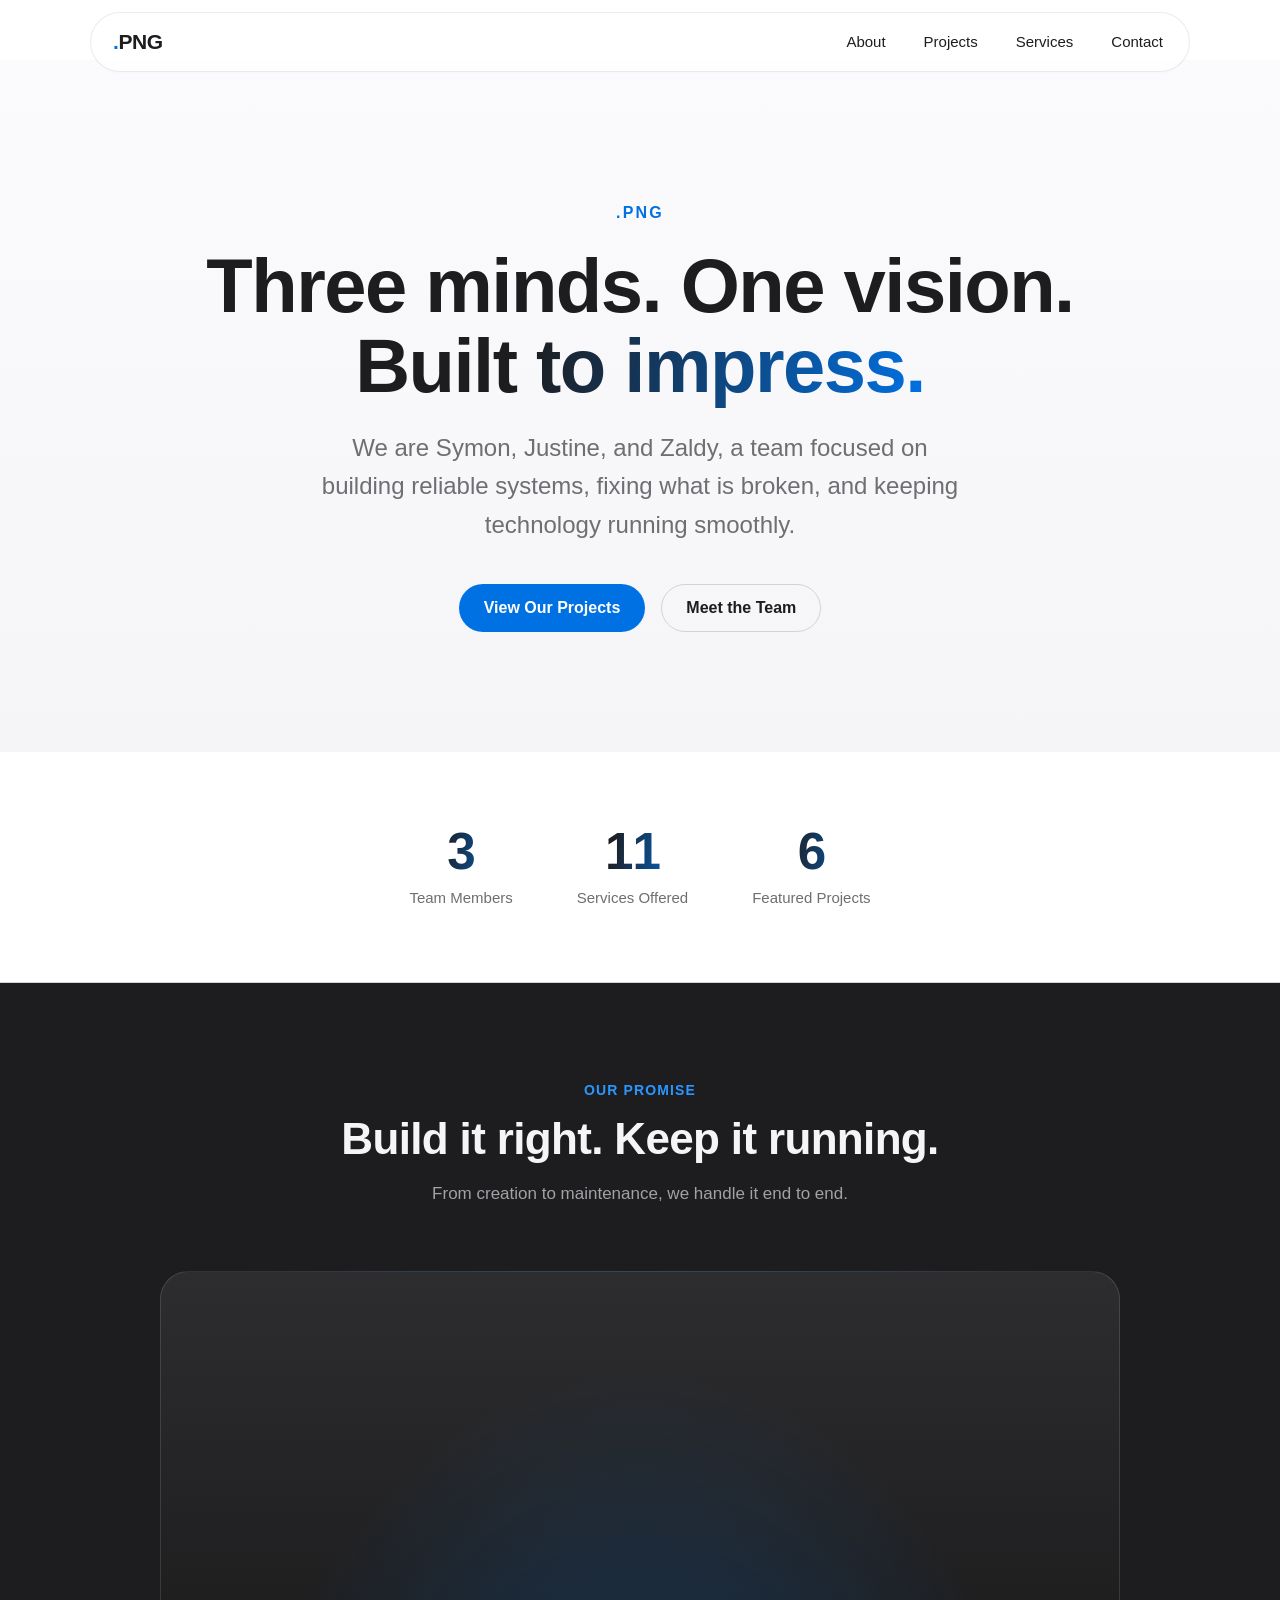
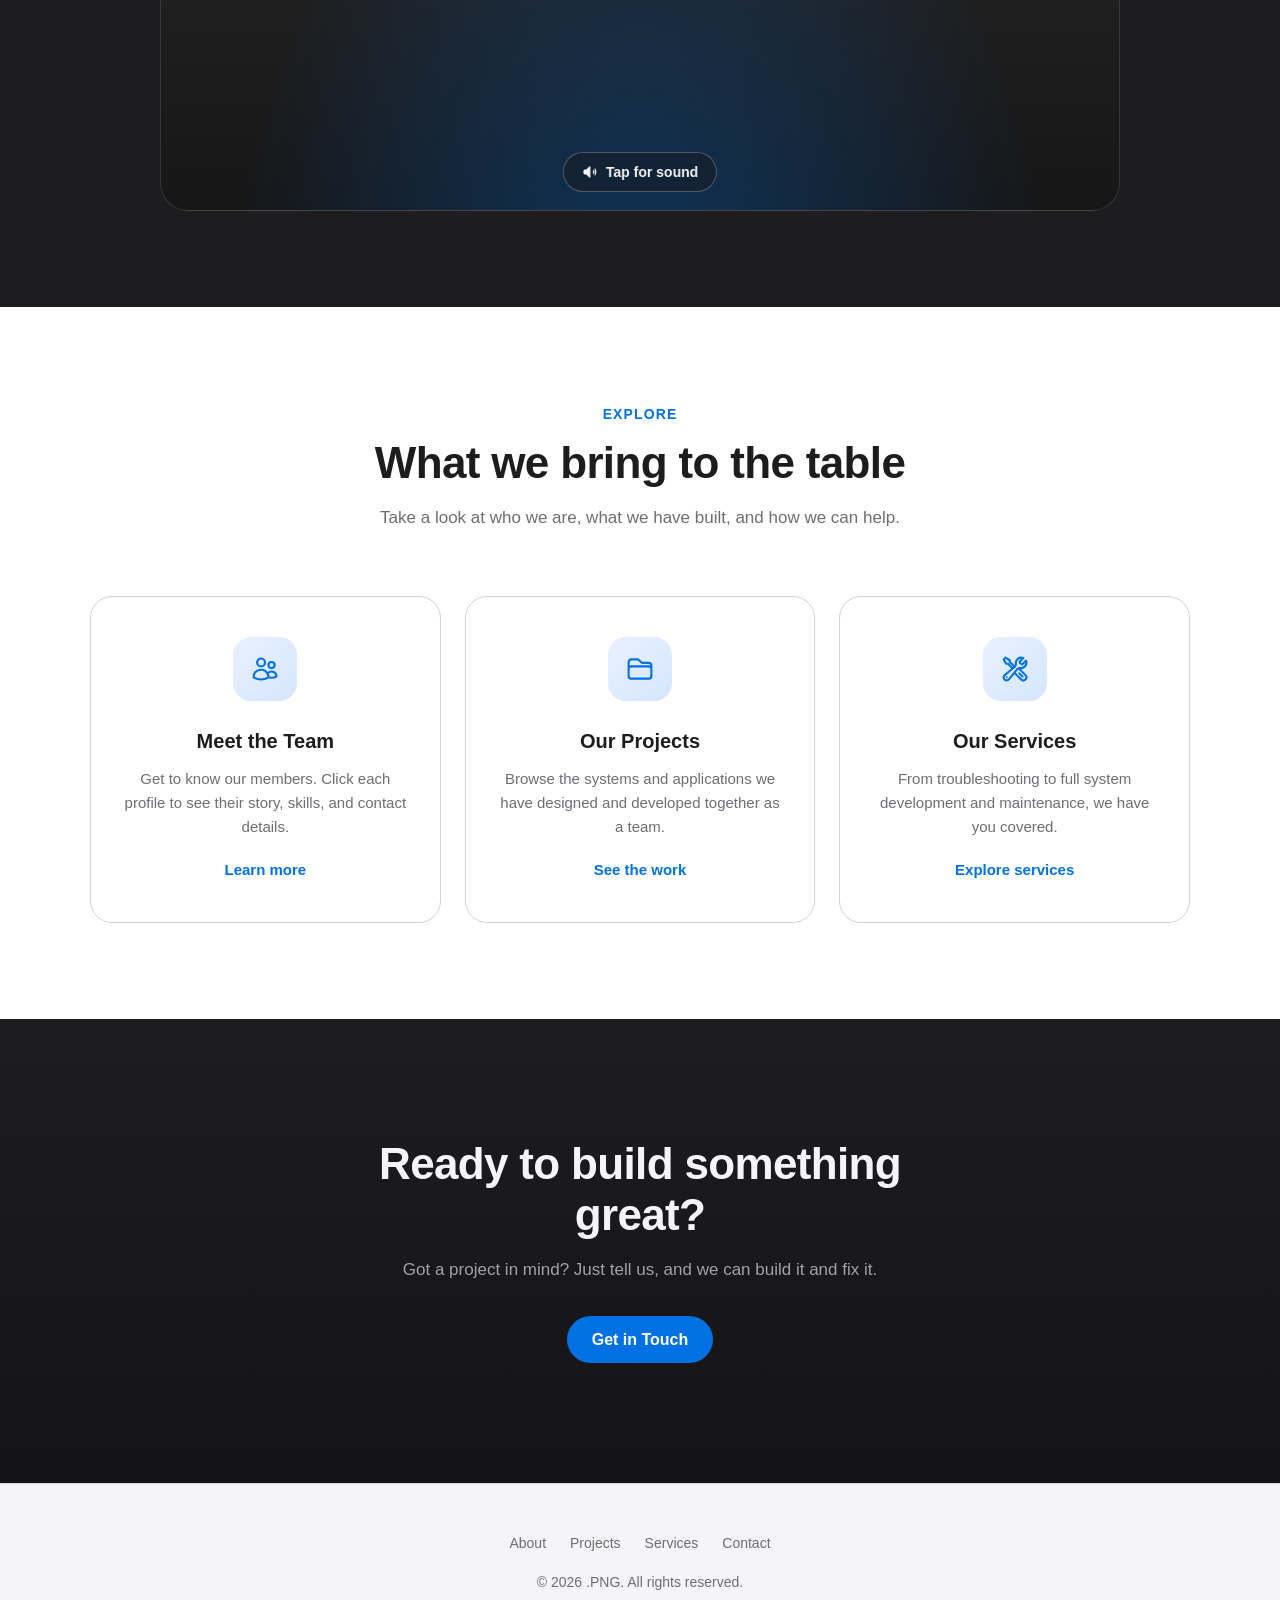
==== commit a296a899: "Contact_and_Direct_Contact_details" ====
--- a/index.html
+++ b/index.html
@@ -21,7 +21,7 @@
           <li><a href="pages/about.html">About</a></li>
           <li><a href="pages/projects.html">Projects</a></li>
           <li><a href="pages/services.html">Services</a></li>
-          <li><a href="pages/expertise.html">Expertise</a></li>
+          <li><a href="pages/contact.html">Contact</a></li>
         </ul>
       </nav>
     </div>
@@ -111,7 +111,7 @@
     <div class="cta-inner reveal">
       <h2>Ready to build something great?</h2>
       <p>Got a project in mind? Just tell us, and we can build it and fix it.</p>
-      <a href="mailto:team@png.dev" class="btn btn-primary">Get in Touch</a>
+      <a href="pages/contact.html" class="btn btn-primary">Get in Touch</a>
     </div>
   </section>
 
@@ -121,7 +121,7 @@
         <a href="pages/about.html">About</a>
         <a href="pages/projects.html">Projects</a>
         <a href="pages/services.html">Services</a>
-        <a href="pages/expertise.html">Expertise</a>
+        <a href="pages/contact.html">Contact</a>
       </div>
       <p>&copy; <span id="year"></span> .PNG. All rights reserved.</p>
     </div>
--- a/css/style.css
+++ b/css/style.css
@@ -889,217 +889,6 @@
   text-decoration: underline;
 }
 
-/* ===== Bento Grid (Expertise page) ===== */
-
-.bento-grid {
-  display: grid;
-  grid-template-columns: repeat(2, 1fr);
-  gap: 20px;
-}
-
-.bento-card {
-  padding: 26px 28px;
-  border-radius: var(--radius-card);
-  background-color: var(--color-bg);
-  border: 1px solid var(--color-border);
-  transition: transform 350ms var(--ease-apple), box-shadow 350ms var(--ease-apple);
-  display: flex;
-  flex-direction: column;
-  justify-content: space-between;
-}
-
-.bento-card:hover {
-  transform: translateY(-4px);
-  box-shadow: 0 16px 48px rgba(0, 0, 0, 0.08);
-}
-
-.bento-header {
-  display: flex;
-  align-items: flex-start;
-  gap: 16px;
-  margin-bottom: 20px;
-}
-
-.bento-icon {
-  width: 46px;
-  height: 46px;
-  border-radius: 12px;
-  background-color: var(--color-bg-alt);
-  display: flex;
-  align-items: center;
-  justify-content: center;
-  flex-shrink: 0;
-  margin-bottom: 0;
-}
-
-.bento-icon svg {
-  width: 22px;
-  height: 22px;
-  stroke: var(--color-accent);
-}
-
-.bento-header-info {
-  flex: 1;
-}
-
-.bento-title {
-  font-size: 1.0625rem;
-  font-weight: 700;
-  letter-spacing: -0.01em;
-  margin-bottom: 4px;
-  line-height: 1.3;
-}
-
-.bento-desc {
-  font-size: 0.875rem;
-  color: var(--color-text-secondary);
-  margin-bottom: 0;
-  line-height: 1.45;
-}
-
-.bento-tags {
-  display: flex;
-  flex-wrap: wrap;
-  gap: 10px;
-}
-
-.bento-tag {
-  display: inline-flex;
-  align-items: center;
-  gap: 8px;
-  padding: 7px 14px;
-  border-radius: var(--radius-pill);
-  background-color: var(--color-bg-alt);
-  color: var(--color-text);
-  border: 1.5px solid var(--color-accent);
-  font-size: 0.8125rem;
-  font-weight: 600;
-  transition: transform 250ms var(--ease-apple), box-shadow 250ms var(--ease-apple), background-color 250ms var(--ease-apple);
-}
-
-.bento-tag:hover {
-  transform: translateY(-2px);
-  background-color: rgba(0, 113, 227, 0.08);
-  box-shadow: 0 4px 12px rgba(0, 113, 227, 0.12);
-}
-
-.bento-tag svg,
-.bento-tag img {
-  width: 16px;
-  height: 16px;
-  flex-shrink: 0;
-  display: block;
-}
-
-/* ===== ROI & Performance Metrics ===== */
-
-.metrics-grid {
-  display: grid;
-  grid-template-columns: repeat(4, 1fr);
-  gap: 20px;
-}
-
-.metric-card {
-  background-color: var(--color-bg);
-  border: 1px solid var(--color-border);
-  border-radius: var(--radius-card);
-  padding: 32px 24px;
-  text-align: center;
-  transition: transform 350ms var(--ease-apple), box-shadow 350ms var(--ease-apple), border-color 350ms var(--ease-apple);
-}
-
-.metric-card:hover {
-  transform: translateY(-4px);
-  border-color: var(--color-accent);
-  box-shadow: 0 16px 40px rgba(0, 113, 227, 0.08);
-}
-
-.metric-number {
-  font-size: 2.25rem;
-  font-weight: 800;
-  letter-spacing: -0.02em;
-  color: var(--color-accent);
-  margin-bottom: 8px;
-  line-height: 1.1;
-}
-
-.metric-title {
-  font-size: 1rem;
-  font-weight: 700;
-  margin-bottom: 8px;
-  color: var(--color-text);
-}
-
-.metric-desc {
-  font-size: 0.8125rem;
-  color: var(--color-text-secondary);
-  line-height: 1.45;
-}
-
-/* ===== US Client Guarantees ===== */
-
-.guarantee-grid {
-  display: grid;
-  grid-template-columns: repeat(2, 1fr);
-  gap: 20px;
-}
-
-.guarantee-card {
-  background-color: var(--color-bg);
-  border: 1px solid var(--color-border);
-  border-radius: var(--radius-card);
-  padding: 30px 26px;
-  display: flex;
-  align-items: flex-start;
-  gap: 18px;
-  transition: transform 350ms var(--ease-apple), box-shadow 350ms var(--ease-apple), border-color 350ms var(--ease-apple);
-}
-
-.guarantee-card:hover {
-  transform: translateY(-4px);
-  border-color: var(--color-accent);
-  box-shadow: 0 16px 40px rgba(0, 113, 227, 0.08);
-}
-
-.guarantee-icon {
-  width: 46px;
-  height: 46px;
-  border-radius: 12px;
-  background: rgba(0, 113, 227, 0.08);
-  border: 1.5px solid var(--color-accent);
-  display: flex;
-  align-items: center;
-  justify-content: center;
-  flex-shrink: 0;
-}
-
-.guarantee-icon svg {
-  width: 22px;
-  height: 22px;
-  stroke: var(--color-accent);
-  fill: none;
-  stroke-width: 1.8;
-  stroke-linecap: round;
-  stroke-linejoin: round;
-}
-
-.guarantee-info {
-  flex: 1;
-}
-
-.guarantee-title {
-  font-size: 1.0625rem;
-  font-weight: 700;
-  margin-bottom: 6px;
-  color: var(--color-text);
-}
-
-.guarantee-desc {
-  font-size: 0.875rem;
-  color: var(--color-text-secondary);
-  line-height: 1.5;
-}
-
 /* ===== Services ===== */
 
 .service-card {
@@ -2001,26 +1790,312 @@
   .account-body {
     padding: 16px;
   }
-
-  .bento-grid {
+}
+
+/* ===== Contact Us Page ===== */
+
+.contact-section {
+  padding: 48px 24px 96px;
+}
+
+.contact-layout {
+  display: grid;
+  grid-template-columns: 1.45fr 1fr;
+  gap: 56px;
+  align-items: start;
+}
+
+.contact-form-card {
+  background-color: #ffffff;
+  border-radius: var(--radius-card);
+  padding: 40px;
+  border: 1px solid rgba(0, 0, 0, 0.08);
+  box-shadow: 0 12px 36px rgba(0, 0, 0, 0.04), 0 2px 6px rgba(0, 0, 0, 0.02);
+}
+
+.contact-form-card h2 {
+  font-size: 1.875rem;
+  font-weight: 700;
+  letter-spacing: -0.02em;
+  color: var(--color-text);
+  margin-bottom: 28px;
+}
+
+.contact-form {
+  display: flex;
+  flex-direction: column;
+  gap: 22px;
+}
+
+.form-row {
+  display: grid;
+  grid-template-columns: 1fr 1fr;
+  gap: 20px;
+}
+
+.form-group {
+  display: flex;
+  flex-direction: column;
+  gap: 8px;
+}
+
+.form-label {
+  font-size: 0.9375rem;
+  font-weight: 600;
+  color: #1e293b;
+  display: flex;
+  align-items: center;
+  gap: 4px;
+}
+
+.form-label .req {
+  color: #e11d48;
+}
+
+.form-input,
+.form-select,
+.form-textarea {
+  width: 100%;
+  padding: 12px 16px;
+  font-size: 0.9375rem;
+  font-family: inherit;
+  color: var(--color-text);
+  background-color: #f8fafc;
+  border: 1px solid #e2e8f0;
+  border-radius: 12px;
+  transition: all 200ms ease;
+  outline: none;
+}
+
+.form-input::placeholder,
+.form-textarea::placeholder {
+  color: #94a3b8;
+}
+
+.form-input:hover,
+.form-select:hover,
+.form-textarea:hover {
+  background-color: #ffffff;
+  border-color: #cbd5e1;
+}
+
+.form-input:focus,
+.form-select:focus,
+.form-textarea:focus {
+  background-color: #ffffff;
+  border-color: #1d4ed8;
+  box-shadow: 0 0 0 4px rgba(29, 78, 216, 0.12);
+}
+
+.form-select {
+  appearance: none;
+  background-image: url("data:image/svg+xml,%3Csvg xmlns='http://www.w3.org/2000/svg' fill='none' viewBox='0 0 24 24' stroke-width='2' stroke='%2364748b'%3E%3Cpath stroke-linecap='round' stroke-linejoin='round' d='m19.5 8.25-7.5 7.5-7.5-7.5'/%3E%3C/svg%3E");
+  background-repeat: no-repeat;
+  background-position: right 14px center;
+  background-size: 16px;
+  padding-right: 40px;
+  cursor: pointer;
+}
+
+.form-textarea {
+  min-height: 140px;
+  resize: vertical;
+  line-height: 1.6;
+}
+
+.btn-submit {
+  display: inline-flex;
+  align-items: center;
+  justify-content: center;
+  gap: 10px;
+  width: 100%;
+  min-height: 50px;
+  padding: 14px 28px;
+  background-color: #1d4ed8;
+  color: #ffffff;
+  font-size: 1.0625rem;
+  font-weight: 600;
+  border: none;
+  border-radius: 14px;
+  cursor: pointer;
+  box-shadow: 0 4px 14px rgba(29, 78, 216, 0.3);
+  transition: all 250ms var(--ease-apple);
+  margin-top: 8px;
+}
+
+.btn-submit:hover:not(:disabled) {
+  background-color: #1e40af;
+  transform: translateY(-1px);
+  box-shadow: 0 6px 20px rgba(29, 78, 216, 0.4);
+}
+
+.btn-submit:active:not(:disabled) {
+  transform: translateY(0);
+}
+
+.btn-submit:disabled {
+  opacity: 0.7;
+  cursor: not-allowed;
+}
+
+.btn-submit svg {
+  width: 20px;
+  height: 20px;
+  stroke-width: 2;
+}
+
+.spinner {
+  animation: rotateSpinner 0.8s linear infinite;
+}
+
+@keyframes rotateSpinner {
+  from {
+    transform: rotate(0deg);
+  }
+  to {
+    transform: rotate(360deg);
+  }
+}
+
+.form-feedback {
+  padding: 14px 18px;
+  border-radius: 12px;
+  font-size: 0.9375rem;
+  line-height: 1.5;
+  margin-bottom: 12px;
+}
+
+.feedback-success {
+  background-color: #f0fdf4;
+  color: #166534;
+  border: 1px solid #bbf7d0;
+}
+
+.feedback-error {
+  background-color: #fef2f2;
+  color: #991b1b;
+  border: 1px solid #fecaca;
+}
+
+/* Direct Contact Details Card */
+
+.contact-info-card {
+  background-color: #ffffff;
+  border-radius: var(--radius-card);
+  padding: 40px;
+  border: 1px solid rgba(0, 0, 0, 0.08);
+  box-shadow: 0 12px 36px rgba(0, 0, 0, 0.04), 0 2px 6px rgba(0, 0, 0, 0.02);
+  display: flex;
+  flex-direction: column;
+}
+
+.contact-info-card h2 {
+  font-size: 1.875rem;
+  font-weight: 700;
+  letter-spacing: -0.02em;
+  color: var(--color-text);
+  margin-bottom: 36px;
+}
+
+.direct-contact-list {
+  display: flex;
+  flex-direction: column;
+  gap: 32px;
+}
+
+.direct-contact-item {
+  display: flex;
+  align-items: flex-start;
+  gap: 18px;
+}
+
+.direct-contact-icon {
+  width: 44px;
+  height: 44px;
+  border-radius: 12px;
+  background-color: #f1f5f9;
+  display: flex;
+  align-items: center;
+  justify-content: center;
+  flex-shrink: 0;
+  color: #1e293b;
+  transition: all 250ms ease;
+}
+
+.direct-contact-item:hover .direct-contact-icon {
+  background-color: rgba(29, 78, 216, 0.1);
+  color: #1d4ed8;
+  transform: scale(1.05);
+}
+
+.direct-contact-icon svg {
+  width: 22px;
+  height: 22px;
+  stroke: currentColor;
+  stroke-width: 1.8;
+  fill: none;
+}
+
+.direct-contact-content {
+  display: flex;
+  flex-direction: column;
+  gap: 4px;
+}
+
+.direct-contact-label {
+  font-size: 0.75rem;
+  font-weight: 700;
+  letter-spacing: 0.08em;
+  text-transform: uppercase;
+  color: #64748b;
+}
+
+.direct-contact-value {
+  font-size: 1.0625rem;
+  font-weight: 600;
+  color: #0f172a;
+  line-height: 1.4;
+  word-break: break-word;
+  transition: color 200ms ease;
+}
+
+a.direct-contact-value {
+  color: #0f172a;
+}
+
+a.direct-contact-value:hover {
+  color: #1d4ed8;
+  text-decoration: underline;
+}
+
+.direct-contact-hint {
+  font-size: 0.8125rem;
+  color: #94a3b8;
+  margin-top: 2px;
+}
+
+/* Responsiveness */
+
+@media (max-width: 900px) {
+  .contact-layout {
     grid-template-columns: 1fr;
-    gap: 16px;
-  }
-
-  .metrics-grid {
-    grid-template-columns: repeat(2, 1fr);
-    gap: 16px;
-  }
-
-  .guarantee-grid {
+    gap: 40px;
+  }
+  
+  .contact-form-card,
+  .contact-info-card {
+    padding: 28px 20px;
+  }
+}
+
+@media (max-width: 580px) {
+  .form-row {
     grid-template-columns: 1fr;
-    gap: 16px;
-  }
-}
-
-@media (max-width: 540px) {
-  .metrics-grid {
-    grid-template-columns: 1fr;
+    gap: 18px;
+  }
+
+  .contact-section {
+    padding: 32px 16px 64px;
   }
 }
 
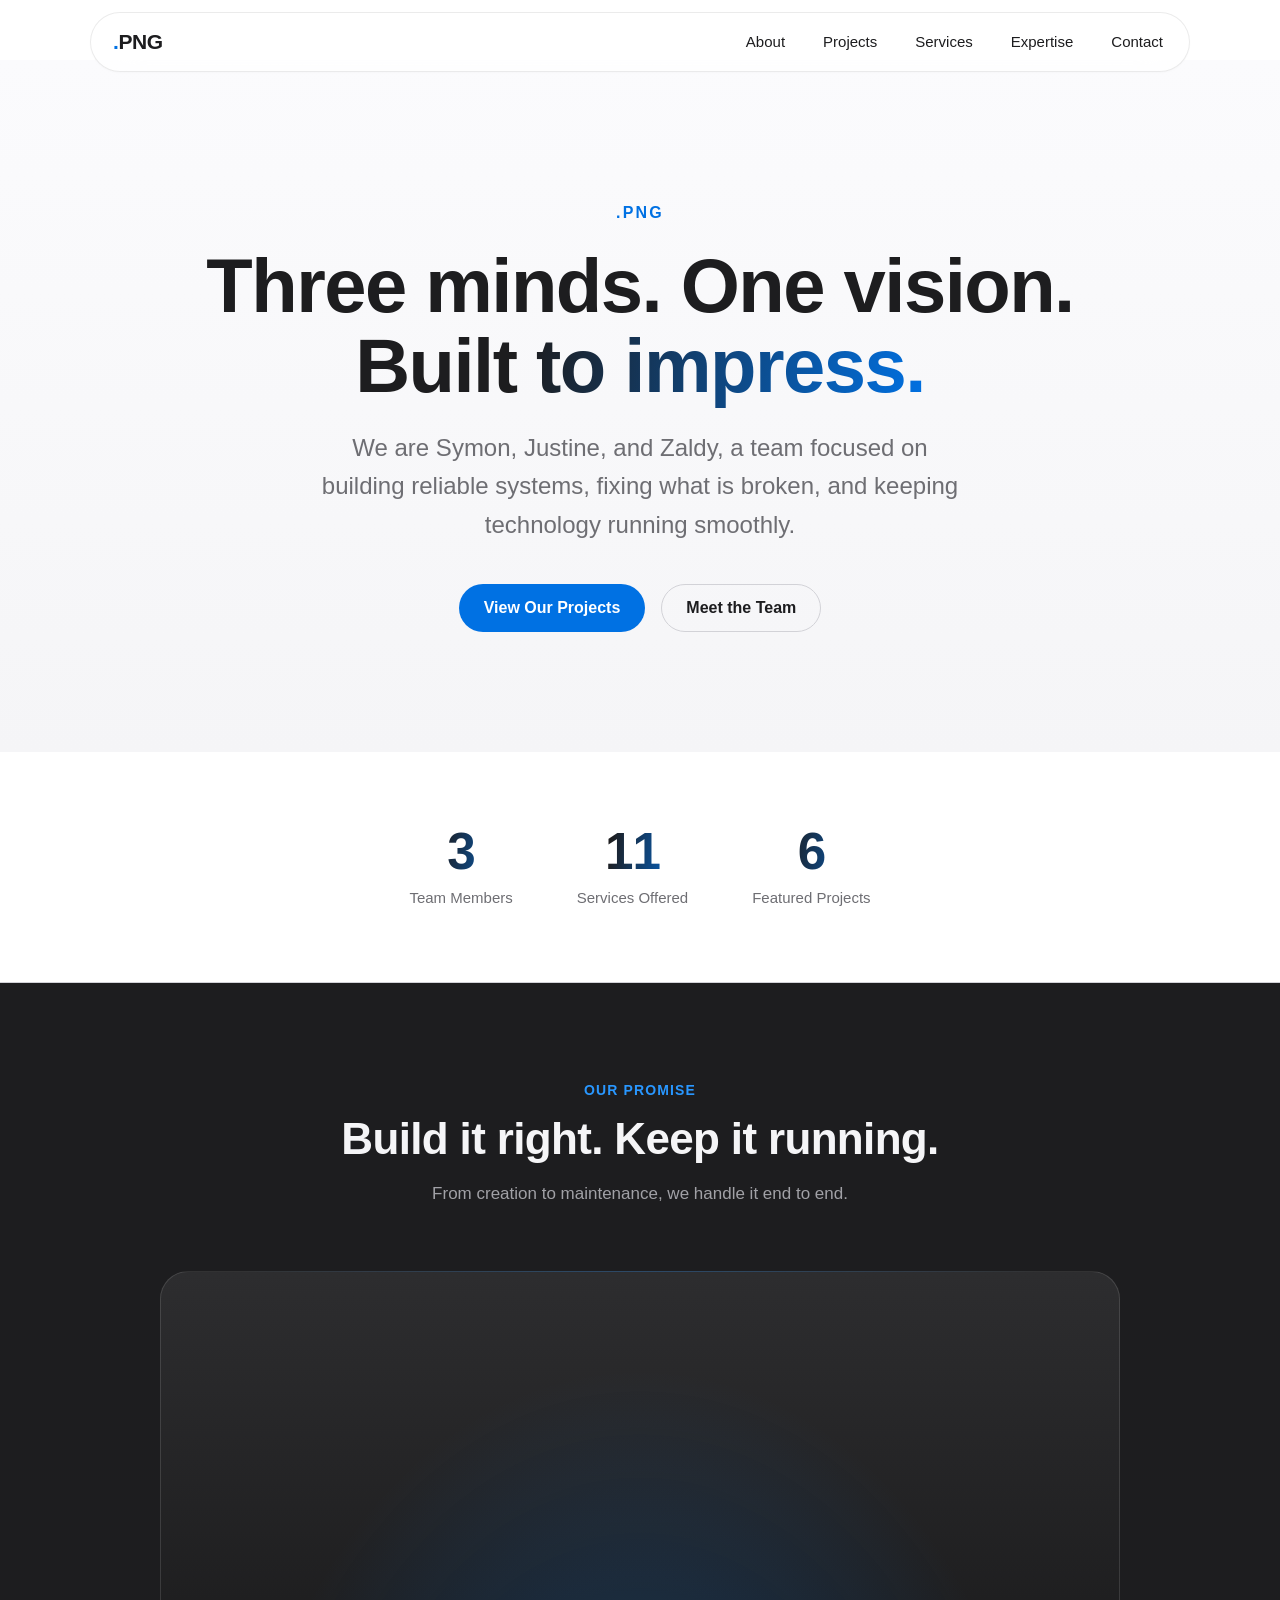
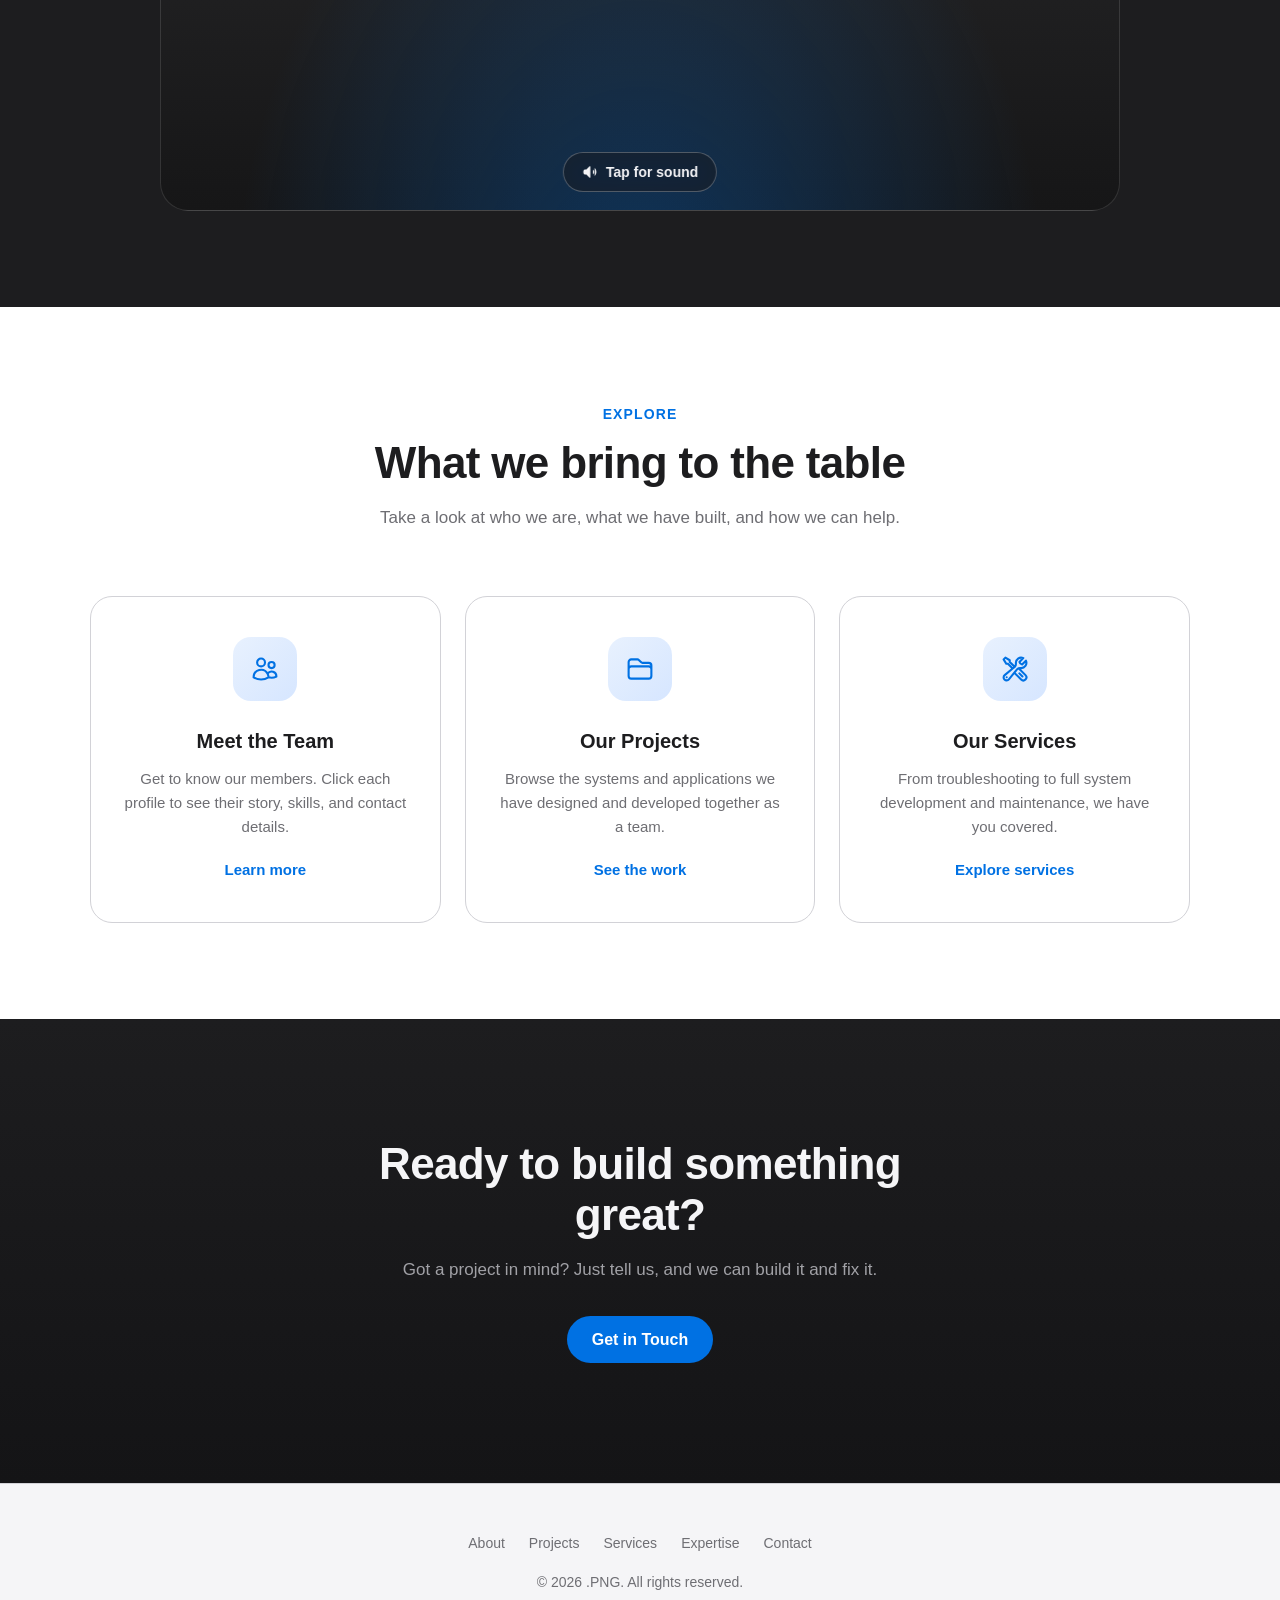
==== commit 97c4c041: "Merge remote-tracking branch 'origin/main' and integrate Contact Us with navigation" ====
--- a/index.html
+++ b/index.html
@@ -21,6 +21,7 @@
           <li><a href="pages/about.html">About</a></li>
           <li><a href="pages/projects.html">Projects</a></li>
           <li><a href="pages/services.html">Services</a></li>
+          <li><a href="pages/expertise.html">Expertise</a></li>
           <li><a href="pages/contact.html">Contact</a></li>
         </ul>
       </nav>
@@ -121,6 +122,7 @@
         <a href="pages/about.html">About</a>
         <a href="pages/projects.html">Projects</a>
         <a href="pages/services.html">Services</a>
+        <a href="pages/expertise.html">Expertise</a>
         <a href="pages/contact.html">Contact</a>
       </div>
       <p>&copy; <span id="year"></span> .PNG. All rights reserved.</p>
--- a/css/style.css
+++ b/css/style.css
@@ -889,6 +889,217 @@
   text-decoration: underline;
 }
 
+/* ===== Bento Grid (Expertise page) ===== */
+
+.bento-grid {
+  display: grid;
+  grid-template-columns: repeat(2, 1fr);
+  gap: 20px;
+}
+
+.bento-card {
+  padding: 26px 28px;
+  border-radius: var(--radius-card);
+  background-color: var(--color-bg);
+  border: 1px solid var(--color-border);
+  transition: transform 350ms var(--ease-apple), box-shadow 350ms var(--ease-apple);
+  display: flex;
+  flex-direction: column;
+  justify-content: flex-start;
+}
+
+.bento-card:hover {
+  transform: translateY(-4px);
+  box-shadow: 0 16px 48px rgba(0, 0, 0, 0.08);
+}
+
+.bento-header {
+  display: flex;
+  align-items: flex-start;
+  gap: 16px;
+  margin-bottom: 18px;
+}
+
+.bento-icon {
+  width: 46px;
+  height: 46px;
+  border-radius: 12px;
+  background-color: var(--color-bg-alt);
+  display: flex;
+  align-items: center;
+  justify-content: center;
+  flex-shrink: 0;
+  margin-bottom: 0;
+}
+
+.bento-icon svg {
+  width: 22px;
+  height: 22px;
+  stroke: var(--color-accent);
+}
+
+.bento-header-info {
+  flex: 1;
+}
+
+.bento-title {
+  font-size: 1.0625rem;
+  font-weight: 700;
+  letter-spacing: -0.01em;
+  margin-bottom: 4px;
+  line-height: 1.3;
+}
+
+.bento-desc {
+  font-size: 0.875rem;
+  color: var(--color-text-secondary);
+  margin-bottom: 0;
+  line-height: 1.45;
+}
+
+.bento-tags {
+  display: flex;
+  flex-wrap: wrap;
+  gap: 10px;
+}
+
+.bento-tag {
+  display: inline-flex;
+  align-items: center;
+  gap: 8px;
+  padding: 7px 14px;
+  border-radius: var(--radius-pill);
+  background-color: var(--color-bg-alt);
+  color: var(--color-text);
+  border: 1.5px solid var(--color-accent);
+  font-size: 0.8125rem;
+  font-weight: 600;
+  transition: transform 250ms var(--ease-apple), box-shadow 250ms var(--ease-apple), background-color 250ms var(--ease-apple);
+}
+
+.bento-tag:hover {
+  transform: translateY(-2px);
+  background-color: rgba(0, 113, 227, 0.08);
+  box-shadow: 0 4px 12px rgba(0, 113, 227, 0.12);
+}
+
+.bento-tag svg,
+.bento-tag img {
+  width: 16px;
+  height: 16px;
+  flex-shrink: 0;
+  display: block;
+}
+
+/* ===== ROI & Performance Metrics ===== */
+
+.metrics-grid {
+  display: grid;
+  grid-template-columns: repeat(4, 1fr);
+  gap: 20px;
+}
+
+.metric-card {
+  background-color: var(--color-bg);
+  border: 1px solid var(--color-border);
+  border-radius: var(--radius-card);
+  padding: 32px 24px;
+  text-align: center;
+  transition: transform 350ms var(--ease-apple), box-shadow 350ms var(--ease-apple), border-color 350ms var(--ease-apple);
+}
+
+.metric-card:hover {
+  transform: translateY(-4px);
+  border-color: var(--color-accent);
+  box-shadow: 0 16px 40px rgba(0, 113, 227, 0.08);
+}
+
+.metric-number {
+  font-size: 2.25rem;
+  font-weight: 800;
+  letter-spacing: -0.02em;
+  color: var(--color-accent);
+  margin-bottom: 8px;
+  line-height: 1.1;
+}
+
+.metric-title {
+  font-size: 1rem;
+  font-weight: 700;
+  margin-bottom: 8px;
+  color: var(--color-text);
+}
+
+.metric-desc {
+  font-size: 0.8125rem;
+  color: var(--color-text-secondary);
+  line-height: 1.45;
+}
+
+/* ===== US Client Guarantees ===== */
+
+.guarantee-grid {
+  display: grid;
+  grid-template-columns: repeat(2, 1fr);
+  gap: 20px;
+}
+
+.guarantee-card {
+  background-color: var(--color-bg);
+  border: 1px solid var(--color-border);
+  border-radius: var(--radius-card);
+  padding: 30px 26px;
+  display: flex;
+  align-items: flex-start;
+  gap: 18px;
+  transition: transform 350ms var(--ease-apple), box-shadow 350ms var(--ease-apple), border-color 350ms var(--ease-apple);
+}
+
+.guarantee-card:hover {
+  transform: translateY(-4px);
+  border-color: var(--color-accent);
+  box-shadow: 0 16px 40px rgba(0, 113, 227, 0.08);
+}
+
+.guarantee-icon {
+  width: 46px;
+  height: 46px;
+  border-radius: 12px;
+  background: rgba(0, 113, 227, 0.08);
+  border: 1.5px solid var(--color-accent);
+  display: flex;
+  align-items: center;
+  justify-content: center;
+  flex-shrink: 0;
+}
+
+.guarantee-icon svg {
+  width: 22px;
+  height: 22px;
+  stroke: var(--color-accent);
+  fill: none;
+  stroke-width: 1.8;
+  stroke-linecap: round;
+  stroke-linejoin: round;
+}
+
+.guarantee-info {
+  flex: 1;
+}
+
+.guarantee-title {
+  font-size: 1.0625rem;
+  font-weight: 700;
+  margin-bottom: 6px;
+  color: var(--color-text);
+}
+
+.guarantee-desc {
+  font-size: 0.875rem;
+  color: var(--color-text-secondary);
+  line-height: 1.5;
+}
+
 /* ===== Services ===== */
 
 .service-card {
@@ -1790,6 +2001,27 @@
   .account-body {
     padding: 16px;
   }
+
+  .bento-grid {
+    grid-template-columns: 1fr;
+    gap: 16px;
+  }
+
+  .metrics-grid {
+    grid-template-columns: repeat(2, 1fr);
+    gap: 16px;
+  }
+
+  .guarantee-grid {
+    grid-template-columns: 1fr;
+    gap: 16px;
+  }
+}
+
+@media (max-width: 540px) {
+  .metrics-grid {
+    grid-template-columns: 1fr;
+  }
 }
 
 /* ===== Contact Us Page ===== */
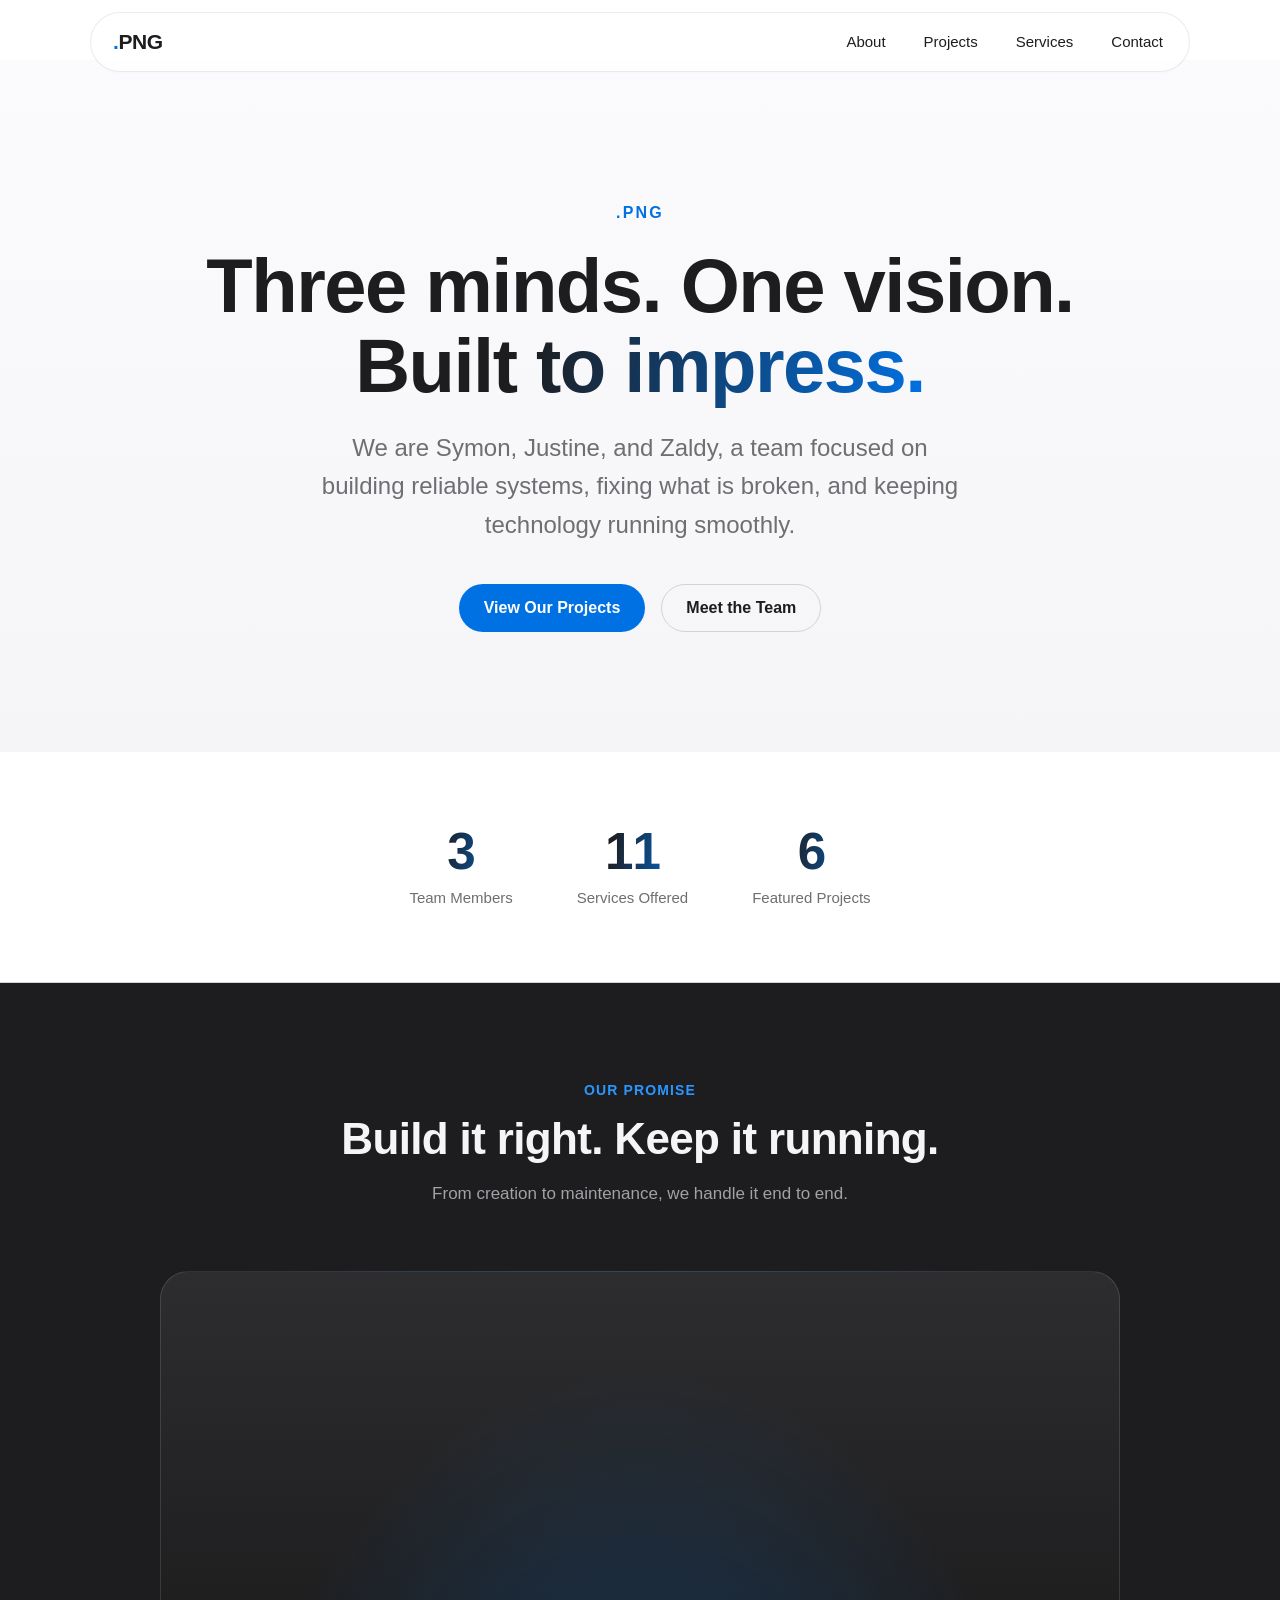
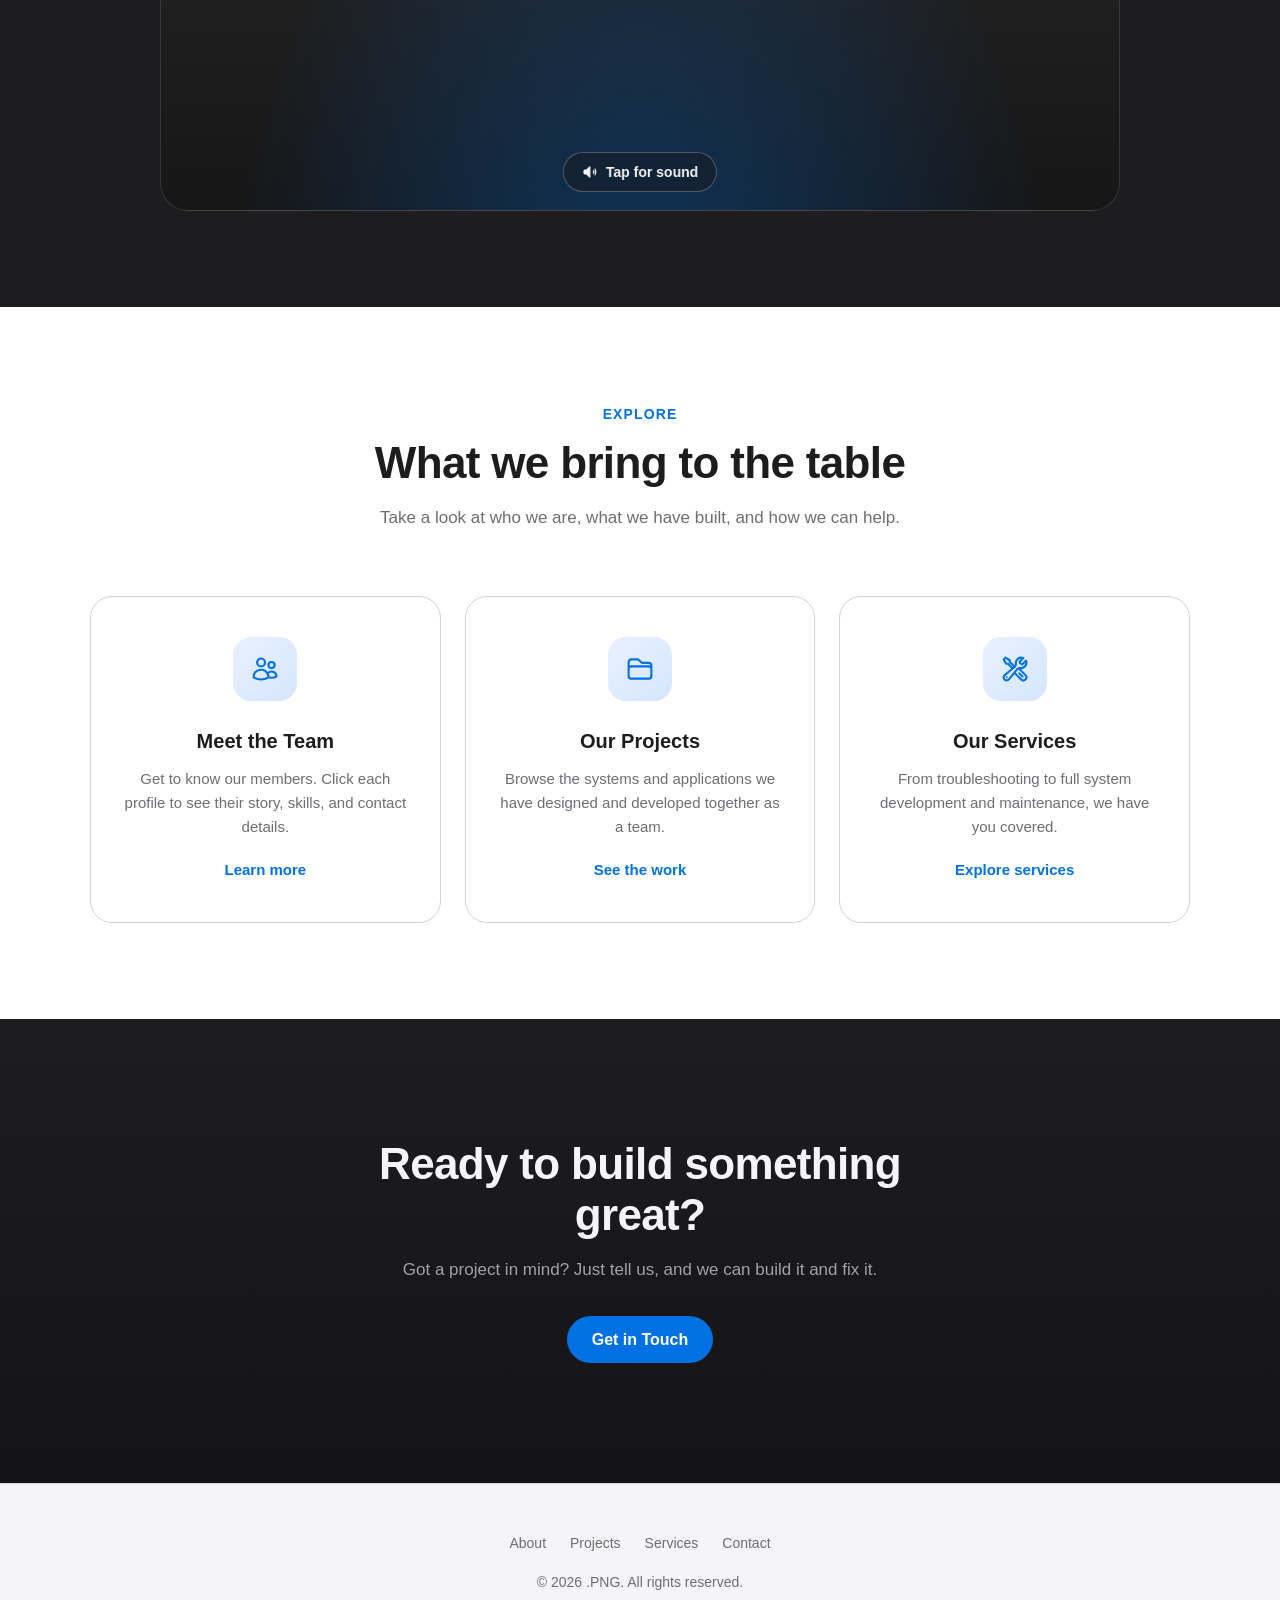
==== commit fd09411c: "fix: remove Expertise tab from nav/footer, ensure Contact tab present in Services" ====
--- a/index.html
+++ b/index.html
@@ -1,11 +1,14 @@
 <!DOCTYPE html>
 <html lang="en">
+
 <head>
   <meta charset="UTF-8">
   <meta name="viewport" content="width=device-width, initial-scale=1.0">
   <title>.PNG</title>
+  <link rel="icon" type="image/svg+xml" href="images/favicon.svg">
   <link rel="stylesheet" href="css/style.css">
 </head>
+
 <body>
 
   <header class="site-header">
@@ -21,7 +24,6 @@
           <li><a href="pages/about.html">About</a></li>
           <li><a href="pages/projects.html">Projects</a></li>
           <li><a href="pages/services.html">Services</a></li>
-          <li><a href="pages/expertise.html">Expertise</a></li>
           <li><a href="pages/contact.html">Contact</a></li>
         </ul>
       </nav>
@@ -33,7 +35,8 @@
     <section class="hero">
       <p class="hero-eyebrow">.PNG</p>
       <h1 class="hero-title">Three minds. One vision.<br><span class="gradient-text">Built to impress.</span></h1>
-      <p class="hero-subtitle">We are Symon, Justine, and Zaldy, a team focused on building reliable systems, fixing what is broken, and keeping technology running smoothly.</p>
+      <p class="hero-subtitle">We are Symon, Justine, and Zaldy, a team focused on building reliable systems, fixing
+        what is broken, and keeping technology running smoothly.</p>
       <div class="hero-actions">
         <a href="pages/projects.html" class="btn btn-primary">View Our Projects</a>
         <a href="pages/about.html" class="btn btn-outline">Meet the Team</a>
@@ -66,7 +69,10 @@
       <div class="video-frame reveal" id="showreel-frame">
         <video id="showreel" class="video-media" src="video/US.mp4" loop playsinline preload="metadata" muted></video>
         <button class="video-sound-hint" id="sound-hint" type="button">
-          <svg viewBox="0 0 24 24"><path stroke-linecap="round" stroke-linejoin="round" d="M19.114 5.636a9 9 0 0 1 0 12.728M16.463 8.288a5.25 5.25 0 0 1 0 7.424M6.75 8.25l4.72-4.72a.75.75 0 0 1 1.28.53v15.88a.75.75 0 0 1-1.28.53l-4.72-4.72H4.51c-.88 0-1.704-.507-1.938-1.354A9.009 9.009 0 0 1 2.25 12c0-.83.112-1.633.322-2.396C2.806 8.756 3.63 8.25 4.51 8.25H6.75Z"/></svg>
+          <svg viewBox="0 0 24 24">
+            <path stroke-linecap="round" stroke-linejoin="round"
+              d="M19.114 5.636a9 9 0 0 1 0 12.728M16.463 8.288a5.25 5.25 0 0 1 0 7.424M6.75 8.25l4.72-4.72a.75.75 0 0 1 1.28.53v15.88a.75.75 0 0 1-1.28.53l-4.72-4.72H4.51c-.88 0-1.704-.507-1.938-1.354A9.009 9.009 0 0 1 2.25 12c0-.83.112-1.633.322-2.396C2.806 8.756 3.63 8.25 4.51 8.25H6.75Z" />
+          </svg>
           Tap for sound
         </button>
       </div>
@@ -81,7 +87,10 @@
       <div class="feature-grid">
         <article class="feature-card reveal">
           <div class="feature-icon">
-            <svg viewBox="0 0 24 24"><path stroke-linecap="round" stroke-linejoin="round" d="M15 19.128a9.38 9.38 0 0 0 2.625.372 9.337 9.337 0 0 0 4.121-.952 4.125 4.125 0 0 0-7.533-2.493M15 19.128v-.003c0-1.113-.285-2.16-.786-3.07M15 19.128v.106A12.318 12.318 0 0 1 8.624 21c-2.331 0-4.512-.645-6.374-1.766l-.001-.109a6.375 6.375 0 0 1 11.964-3.07M12 6.375a3.375 3.375 0 1 1-6.75 0 3.375 3.375 0 0 1 6.75 0Zm8.25 2.25a2.625 2.625 0 1 1-5.25 0 2.625 2.625 0 0 1 5.25 0Z"/></svg>
+            <svg viewBox="0 0 24 24">
+              <path stroke-linecap="round" stroke-linejoin="round"
+                d="M15 19.128a9.38 9.38 0 0 0 2.625.372 9.337 9.337 0 0 0 4.121-.952 4.125 4.125 0 0 0-7.533-2.493M15 19.128v-.003c0-1.113-.285-2.16-.786-3.07M15 19.128v.106A12.318 12.318 0 0 1 8.624 21c-2.331 0-4.512-.645-6.374-1.766l-.001-.109a6.375 6.375 0 0 1 11.964-3.07M12 6.375a3.375 3.375 0 1 1-6.75 0 3.375 3.375 0 0 1 6.75 0Zm8.25 2.25a2.625 2.625 0 1 1-5.25 0 2.625 2.625 0 0 1 5.25 0Z" />
+            </svg>
           </div>
           <h3>Meet the Team</h3>
           <p>Get to know our members. Click each profile to see their story, skills, and contact details.</p>
@@ -89,7 +98,10 @@
         </article>
         <article class="feature-card reveal reveal-delay-1">
           <div class="feature-icon">
-            <svg viewBox="0 0 24 24"><path stroke-linecap="round" stroke-linejoin="round" d="M2.25 12.75V12A2.25 2.25 0 0 1 4.5 9.75h15A2.25 2.25 0 0 1 21.75 12v.75m-8.69-6.44-2.12-2.12a1.5 1.5 0 0 0-1.061-.44H4.5A2.25 2.25 0 0 0 2.25 6v12a2.25 2.25 0 0 0 2.25 2.25h15A2.25 2.25 0 0 0 21.75 18V9a2.25 2.25 0 0 0-2.25-2.25h-5.379a1.5 1.5 0 0 1-1.06-.44Z"/></svg>
+            <svg viewBox="0 0 24 24">
+              <path stroke-linecap="round" stroke-linejoin="round"
+                d="M2.25 12.75V12A2.25 2.25 0 0 1 4.5 9.75h15A2.25 2.25 0 0 1 21.75 12v.75m-8.69-6.44-2.12-2.12a1.5 1.5 0 0 0-1.061-.44H4.5A2.25 2.25 0 0 0 2.25 6v12a2.25 2.25 0 0 0 2.25 2.25h15A2.25 2.25 0 0 0 21.75 18V9a2.25 2.25 0 0 0-2.25-2.25h-5.379a1.5 1.5 0 0 1-1.06-.44Z" />
+            </svg>
           </div>
           <h3>Our Projects</h3>
           <p>Browse the systems and applications we have designed and developed together as a team.</p>
@@ -97,7 +109,10 @@
         </article>
         <article class="feature-card reveal reveal-delay-2">
           <div class="feature-icon">
-            <svg viewBox="0 0 24 24"><path stroke-linecap="round" stroke-linejoin="round" d="M11.42 15.17 17.25 21A2.652 2.652 0 0 0 21 17.25l-5.877-5.877M11.42 15.17l2.496-3.03c.317-.384.74-.626 1.208-.766M11.42 15.17l-4.655 5.653a2.548 2.548 0 1 1-3.586-3.586l6.837-5.63m5.108-.233c.55-.164 1.163-.188 1.743-.14a4.5 4.5 0 0 0 4.486-6.336l-3.276 3.277a3.004 3.004 0 0 1-2.25-2.25l3.276-3.276a4.5 4.5 0 0 0-6.336 4.486c.091 1.076-.071 2.264-.904 2.95l-.102.085m-1.745 1.437L5.909 7.5H4.5L2.25 3.75l1.5-1.5L7.5 4.5v1.409l4.26 4.26m-1.745 1.437 1.745-1.437m6.615 8.206L15.75 15.75M4.867 19.125h.008v.008h-.008v-.008Z"/></svg>
+            <svg viewBox="0 0 24 24">
+              <path stroke-linecap="round" stroke-linejoin="round"
+                d="M11.42 15.17 17.25 21A2.652 2.652 0 0 0 21 17.25l-5.877-5.877M11.42 15.17l2.496-3.03c.317-.384.74-.626 1.208-.766M11.42 15.17l-4.655 5.653a2.548 2.548 0 1 1-3.586-3.586l6.837-5.63m5.108-.233c.55-.164 1.163-.188 1.743-.14a4.5 4.5 0 0 0 4.486-6.336l-3.276 3.277a3.004 3.004 0 0 1-2.25-2.25l3.276-3.276a4.5 4.5 0 0 0-6.336 4.486c.091 1.076-.071 2.264-.904 2.95l-.102.085m-1.745 1.437L5.909 7.5H4.5L2.25 3.75l1.5-1.5L7.5 4.5v1.409l4.26 4.26m-1.745 1.437 1.745-1.437m6.615 8.206L15.75 15.75M4.867 19.125h.008v.008h-.008v-.008Z" />
+            </svg>
           </div>
           <h3>Our Services</h3>
           <p>From troubleshooting to full system development and maintenance, we have you covered.</p>
@@ -122,7 +137,6 @@
         <a href="pages/about.html">About</a>
         <a href="pages/projects.html">Projects</a>
         <a href="pages/services.html">Services</a>
-        <a href="pages/expertise.html">Expertise</a>
         <a href="pages/contact.html">Contact</a>
       </div>
       <p>&copy; <span id="year"></span> .PNG. All rights reserved.</p>
@@ -131,4 +145,5 @@
 
   <script src="js/main.js"></script>
 </body>
-</html>
+
+</html>
--- a/css/style.css
+++ b/css/style.css
@@ -24,10 +24,12 @@
 
 html {
   scroll-behavior: smooth;
+  overflow-x: clip;
 }
 
 body {
   font-family: var(--font-sans);
+  overflow-x: clip;
   color: var(--color-text);
   background-color: var(--color-bg);
   line-height: 1.6;
@@ -308,6 +310,7 @@
     opacity: 0;
     transform: translateY(28px) scale(0.98);
   }
+
   to {
     opacity: 1;
     transform: translateY(0) scale(1);
@@ -464,11 +467,18 @@
 /* ===== Feature cards (landing) ===== */
 
 .feature-grid,
-.project-grid,
-.services-grid {
+.project-grid {
   display: grid;
   grid-template-columns: repeat(auto-fit, minmax(280px, 1fr));
   gap: 24px;
+  max-width: 1100px;
+  margin: 0 auto;
+}
+
+.services-list {
+  display: flex;
+  flex-direction: column;
+  gap: 16px;
   max-width: 1100px;
   margin: 0 auto;
 }
@@ -610,9 +620,17 @@
   object-position: center 25%;
 }
 
-.av-p1 { background: linear-gradient(135deg, #0071e3, #7f8cff); }
-.av-p2 { background: linear-gradient(135deg, #30d158, #00b0b9); }
-.av-p3 { background: linear-gradient(135deg, #ff9f0a, #ff375f); }
+.av-p1 {
+  background: linear-gradient(135deg, #0071e3, #7f8cff);
+}
+
+.av-p2 {
+  background: linear-gradient(135deg, #30d158, #00b0b9);
+}
+
+.av-p3 {
+  background: linear-gradient(135deg, #ff9f0a, #ff375f);
+}
 
 .pick-name {
   display: block;
@@ -687,17 +705,41 @@
   object-position: center 25%;
 }
 
-.visual-p1 { background: linear-gradient(135deg, #0071e3, #7f8cff); }
-.visual-p2 { background: linear-gradient(135deg, #30d158, #00b0b9); }
-.visual-p3 { background: linear-gradient(135deg, #ff9f0a, #ff375f); }
-
-.showcase-panel.active[data-panel="1"] .showcase-image { view-transition-name: team-1; }
-.showcase-panel.active[data-panel="2"] .showcase-image { view-transition-name: team-2; }
-.showcase-panel.active[data-panel="3"] .showcase-image { view-transition-name: team-3; }
-
-.showcase-panel.active[data-panel="1"] .showcase-name { view-transition-name: team-name-1; }
-.showcase-panel.active[data-panel="2"] .showcase-name { view-transition-name: team-name-2; }
-.showcase-panel.active[data-panel="3"] .showcase-name { view-transition-name: team-name-3; }
+.visual-p1 {
+  background: linear-gradient(135deg, #0071e3, #7f8cff);
+}
+
+.visual-p2 {
+  background: linear-gradient(135deg, #30d158, #00b0b9);
+}
+
+.visual-p3 {
+  background: linear-gradient(135deg, #ff9f0a, #ff375f);
+}
+
+.showcase-panel.active[data-panel="1"] .showcase-image {
+  view-transition-name: team-1;
+}
+
+.showcase-panel.active[data-panel="2"] .showcase-image {
+  view-transition-name: team-2;
+}
+
+.showcase-panel.active[data-panel="3"] .showcase-image {
+  view-transition-name: team-3;
+}
+
+.showcase-panel.active[data-panel="1"] .showcase-name {
+  view-transition-name: team-name-1;
+}
+
+.showcase-panel.active[data-panel="2"] .showcase-name {
+  view-transition-name: team-name-2;
+}
+
+.showcase-panel.active[data-panel="3"] .showcase-name {
+  view-transition-name: team-name-3;
+}
 
 .pick-card.active .pick-avatar,
 .pick-card.active .pick-name {
@@ -732,26 +774,41 @@
   text-shadow: 0 12px 40px rgba(0, 0, 0, 0.3);
 }
 
-.showcase-details > *:not(.showcase-name) {
+.showcase-details>*:not(.showcase-name) {
   opacity: 0;
   transform: translateY(16px);
 }
 
-.showcase-panel.active .showcase-details > *:not(.showcase-name) {
+.showcase-panel.active .showcase-details>*:not(.showcase-name) {
   animation: detailIn 650ms var(--ease-apple) forwards;
 }
 
-.showcase-panel.active .showcase-details > *:nth-child(1) { animation-delay: 100ms; }
-.showcase-panel.active .showcase-details > *:nth-child(2) { animation-delay: 160ms; }
-.showcase-panel.active .showcase-details > *:nth-child(3) { animation-delay: 220ms; }
-.showcase-panel.active .showcase-details > *:nth-child(4) { animation-delay: 280ms; }
-.showcase-panel.active .showcase-details > *:nth-child(5) { animation-delay: 340ms; }
+.showcase-panel.active .showcase-details>*:nth-child(1) {
+  animation-delay: 100ms;
+}
+
+.showcase-panel.active .showcase-details>*:nth-child(2) {
+  animation-delay: 160ms;
+}
+
+.showcase-panel.active .showcase-details>*:nth-child(3) {
+  animation-delay: 220ms;
+}
+
+.showcase-panel.active .showcase-details>*:nth-child(4) {
+  animation-delay: 280ms;
+}
+
+.showcase-panel.active .showcase-details>*:nth-child(5) {
+  animation-delay: 340ms;
+}
 
 @keyframes detailIn {
   from {
     opacity: 0;
     transform: translateY(16px);
   }
+
   to {
     opacity: 1;
     transform: translateY(0);
@@ -811,82 +868,225 @@
   fill: var(--color-text-secondary);
 }
 
-/* ===== Projects ===== */
-
-.project-card {
-  background-color: var(--color-bg);
-  border: 1px solid var(--color-border);
-  border-radius: var(--radius-card);
-  overflow: hidden;
-  transition: transform 400ms var(--ease-apple), box-shadow 400ms var(--ease-apple);
-}
-
-.project-card:hover {
-  transform: translateY(-6px);
-  box-shadow: 0 20px 48px rgba(0, 0, 0, 0.08);
-}
-
-.project-media {
-  aspect-ratio: 16 / 10;
-  background: linear-gradient(135deg, var(--color-bg-alt), #e3e3e8);
-  display: flex;
-  align-items: center;
+/* ===== Projects Showcase (Split Row Layout with Slideshow) ===== */
+
+.project-showcase-list {
+  display: flex;
+  flex-direction: column;
+  gap: 80px;
+  max-width: 1100px;
+  margin: 0 auto;
+}
+
+.project-showcase-item {
+  display: grid;
+  grid-template-columns: 1fr 1.15fr;
+  gap: 48px;
+  align-items: center;
+}
+
+.project-showcase-item.reverse {
+  grid-template-columns: 1.15fr 1fr;
+}
+
+.project-showcase-item.reverse .project-showcase-text {
+  order: 2;
+}
+
+.project-showcase-item.reverse .project-showcase-media {
+  order: 1;
+}
+
+.project-showcase-text {
+  display: flex;
+  flex-direction: column;
   justify-content: center;
-  border-bottom: 1px solid var(--color-border);
-  transition: background-color 400ms var(--ease-apple);
-}
-
-.project-card:hover .project-media {
-  background: linear-gradient(135deg, #e8f1fe, #d6e6ff);
-}
-
-.project-media svg {
-  width: 40px;
-  height: 40px;
-  stroke: #86868b;
-  fill: none;
-  stroke-width: 1.5;
-  stroke-linecap: round;
-  stroke-linejoin: round;
-}
-
-.project-body {
-  padding: 24px;
-}
-
-.project-tag {
+}
+
+.project-showcase-tag {
   display: inline-block;
-  padding: 4px 12px;
+  align-self: flex-start;
+  padding: 5px 14px;
   border-radius: var(--radius-pill);
   background-color: rgba(0, 113, 227, 0.08);
   color: var(--color-accent);
   font-size: 0.75rem;
-  font-weight: 600;
-  letter-spacing: 0.04em;
+  font-weight: 700;
+  letter-spacing: 0.06em;
   text-transform: uppercase;
-  margin-bottom: 12px;
-}
-
-.project-title {
-  font-size: 1.25rem;
+  margin-bottom: 14px;
+}
+
+.project-showcase-title {
+  font-size: clamp(1.625rem, 2.8vw, 2.25rem);
   font-weight: 700;
-  letter-spacing: -0.01em;
-  margin-bottom: 8px;
-}
-
-.project-desc {
-  font-size: 0.9375rem;
+  letter-spacing: -0.02em;
+  line-height: 1.2;
+  color: var(--color-text);
+  margin-bottom: 16px;
+}
+
+.project-showcase-desc {
+  font-size: 1rem;
+  line-height: 1.65;
   color: var(--color-text-secondary);
-  margin-bottom: 16px;
-}
-
-.project-link {
+  margin-bottom: 24px;
+}
+
+.project-showcase-actions {
+  display: flex;
+  align-items: center;
+  gap: 14px;
+  flex-wrap: wrap;
+}
+
+.project-showcase-btn {
+  display: inline-flex;
+  align-items: center;
+  gap: 8px;
+  padding: 10px 20px;
+  border-radius: var(--radius-pill);
+  background-color: var(--color-accent);
+  color: #ffffff;
   font-size: 0.9375rem;
   font-weight: 600;
-}
-
-.project-link:hover {
-  text-decoration: underline;
+  border: none;
+  cursor: pointer;
+  transition: background-color 250ms var(--ease-apple), transform 250ms var(--ease-apple), box-shadow 250ms var(--ease-apple);
+}
+
+.project-showcase-btn:hover {
+  background-color: var(--color-accent-hover);
+  transform: translateY(-2px);
+  box-shadow: 0 8px 24px rgba(0, 113, 227, 0.3);
+}
+
+.project-showcase-btn svg {
+  width: 16px;
+  height: 16px;
+  stroke: currentColor;
+  stroke-width: 2;
+  fill: none;
+}
+
+/* Slideshow Container */
+.project-showcase-media {
+  position: relative;
+  width: 100%;
+  aspect-ratio: 16 / 10;
+  border-radius: 24px;
+  overflow: hidden;
+  background-color: #ffffff;
+  border: 1px solid var(--color-border);
+  box-shadow: 0 16px 40px rgba(0, 0, 0, 0.06);
+  cursor: pointer;
+  transition: transform 400ms var(--ease-apple), box-shadow 400ms var(--ease-apple), border-color 400ms var(--ease-apple);
+}
+
+.project-showcase-media.gallery-dark {
+  background-color: #000000;
+  border: 1px solid rgba(0, 0, 0, 0.9);
+  box-shadow: 0 20px 48px rgba(0, 0, 0, 0.14);
+}
+
+.project-showcase-media.light-bg {
+  background-color: #ffffff;
+}
+
+.project-showcase-media:hover {
+  transform: translateY(-4px);
+  box-shadow: 0 28px 64px rgba(0, 0, 0, 0.18);
+}
+
+.slideshow-track {
+  position: absolute;
+  inset: 0;
+  width: 100%;
+  height: 100%;
+}
+
+.slideshow-slide {
+  position: absolute;
+  inset: 0;
+  width: 100%;
+  height: 100%;
+  object-fit: cover;
+  opacity: 0;
+  transition: opacity 1000ms cubic-bezier(0.4, 0, 0.2, 1);
+}
+
+.slideshow-slide.contain {
+  object-fit: contain;
+  padding: 8px;
+}
+
+.slideshow-slide.active {
+  opacity: 1;
+}
+
+.slideshow-badge {
+  position: absolute;
+  right: 16px;
+  bottom: 16px;
+  z-index: 3;
+  display: flex;
+  align-items: center;
+  gap: 6px;
+  padding: 6px 14px;
+  border-radius: var(--radius-pill);
+  background-color: rgba(29, 29, 31, 0.75);
+  -webkit-backdrop-filter: saturate(180%) blur(12px);
+  backdrop-filter: saturate(180%) blur(12px);
+  color: #ffffff;
+  font-size: 0.8125rem;
+  font-weight: 600;
+  pointer-events: none;
+}
+
+.slideshow-badge svg {
+  width: 14px;
+  height: 14px;
+  fill: #ffffff;
+}
+
+.slideshow-hint {
+  position: absolute;
+  left: 16px;
+  bottom: 16px;
+  z-index: 3;
+  padding: 6px 12px;
+  border-radius: var(--radius-pill);
+  background-color: rgba(29, 29, 31, 0.65);
+  -webkit-backdrop-filter: saturate(180%) blur(10px);
+  backdrop-filter: saturate(180%) blur(10px);
+  color: #ffffff;
+  font-size: 0.75rem;
+  font-weight: 500;
+  opacity: 0;
+  transform: translateY(6px);
+  transition: opacity 300ms ease, transform 300ms ease;
+  pointer-events: none;
+}
+
+.project-showcase-media:hover .slideshow-hint {
+  opacity: 1;
+  transform: translateY(0);
+}
+
+@media (max-width: 860px) {
+  .project-showcase-item,
+  .project-showcase-item.reverse {
+    grid-template-columns: 1fr;
+    gap: 28px;
+  }
+
+  .project-showcase-item.reverse .project-showcase-text {
+    order: 1;
+  }
+
+  .project-showcase-item.reverse .project-showcase-media {
+    order: 2;
+  }
 }
 
 /* ===== Bento Grid (Expertise page) ===== */
@@ -1100,35 +1300,98 @@
   line-height: 1.5;
 }
 
-/* ===== Services ===== */
+/* ===== Services (Interactive Accordion) ===== */
 
 .service-card {
   background-color: var(--color-bg);
   border: 1px solid var(--color-border);
   border-radius: var(--radius-card);
-  padding: 40px 32px;
-  transition: transform 400ms var(--ease-apple), box-shadow 400ms var(--ease-apple);
+  overflow: hidden;
+  transition: transform 500ms var(--ease-apple), box-shadow 500ms var(--ease-apple), border-color 500ms var(--ease-apple), width 500ms var(--ease-apple), margin 500ms var(--ease-apple), border-radius 500ms var(--ease-apple);
 }
 
 .service-card:hover {
-  transform: translateY(-6px);
-  box-shadow: 0 20px 48px rgba(0, 0, 0, 0.08);
+  transform: translateY(-3px);
+  box-shadow: 0 16px 40px rgba(0, 0, 0, 0.08);
+}
+
+.service-card.open:hover {
+  transform: none;
+  box-shadow: 0 24px 56px rgba(0, 0, 0, 0.1), 0 2px 10px rgba(0, 0, 0, 0.04);
+}
+
+.service-card.open {
+  border-color: transparent;
+  box-shadow: 0 24px 56px rgba(0, 0, 0, 0.1), 0 2px 10px rgba(0, 0, 0, 0.04);
+  width: 100vw;
+  margin-left: calc(-50vw + 50%);
+  position: relative;
+  z-index: 10;
+  border-radius: 0;
+}
+
+.service-trigger {
+  display: flex;
+  align-items: center;
+  gap: 18px;
+  width: 100%;
+  padding: 26px 28px;
+  background: none;
+  border: none;
+  cursor: pointer;
+  text-align: left;
+  font-family: inherit;
+  color: inherit;
+  transition: background-color 300ms var(--ease-apple), justify-content 400ms var(--ease-apple), padding 500ms var(--ease-apple);
+}
+
+.service-trigger:hover {
+  background-color: rgba(0, 0, 0, 0.02);
+}
+
+.service-card.open .service-trigger {
+  background-color: transparent;
+  padding: 40px 28px 32px;
+}
+
+.service-trigger-icon-group {
+  display: flex;
+  align-items: center;
+  gap: 14px;
+  flex-shrink: 0;
+  transform: translateX(0);
+  will-change: transform;
+  transition: transform 500ms var(--ease-apple), gap 500ms var(--ease-apple);
+}
+
+.service-card.open .service-trigger-icon-group {
+  gap: 16px;
+  transform: translateX(calc(50vw - 50% - 28px));
 }
 
 .service-icon {
-  width: 56px;
-  height: 56px;
-  margin-bottom: 24px;
-  border-radius: 16px;
+  width: 52px;
+  height: 52px;
+  flex-shrink: 0;
+  border-radius: 14px;
   background: linear-gradient(135deg, #e8f1fe 0%, #d6e6ff 100%);
   display: flex;
   align-items: center;
   justify-content: center;
+  transition: transform 500ms var(--ease-apple), box-shadow 500ms var(--ease-apple), width 500ms var(--ease-apple), height 500ms var(--ease-apple), border-radius 500ms var(--ease-apple);
+}
+
+.service-card.open .service-icon {
+  transform: scale(1.08);
+  box-shadow: 0 8px 20px rgba(0, 113, 227, 0.18);
+  width: 54px;
+  height: 54px;
+  border-radius: 14px;
 }
 
 .service-icon svg {
-  width: 26px;
-  height: 26px;
+  width: 24px;
+  height: 24px;
   stroke: var(--color-accent);
   fill: none;
   stroke-width: 1.8;
@@ -1136,15 +1399,214 @@
   stroke-linejoin: round;
 }
 
-.service-card h3 {
-  font-size: 1.25rem;
+.service-trigger-title {
+  font-size: 1.375rem;
   font-weight: 700;
-  margin-bottom: 10px;
-}
-
-.service-card p {
-  font-size: 0.9375rem;
+  color: var(--color-text);
+  white-space: nowrap;
+  transition: color 300ms var(--ease-apple), font-size 500ms var(--ease-apple);
+}
+
+.service-card.open .service-trigger-title {
+  color: var(--color-accent);
+  font-size: 1.75rem;
+}
+
+/* Mini tech-stack preview shown in the collapsed header (first 3 logos + "+N") */
+.service-trigger-preview {
+  display: inline-flex;
+  align-items: center;
+  gap: 5px;
+  flex-shrink: 0;
+  margin-left: auto;
+  transition: opacity 200ms ease, width 500ms var(--ease-apple), margin 500ms var(--ease-apple);
+}
+
+.preview-logo {
+  width: 18px;
+  height: 18px;
+  opacity: 0.55;
+  display: block;
+  transition: opacity 300ms var(--ease-apple);
+}
+
+.service-trigger:hover .preview-logo {
+  opacity: 0.85;
+}
+
+.service-card.open .service-trigger-preview {
+  opacity: 0;
+  pointer-events: none;
+  width: 0;
+  overflow: hidden;
+  margin: 0;
+}
+
+.service-card.open .preview-logo {
+  opacity: 0.8;
+}
+
+.preview-more {
+  font-size: 0.8125rem;
+  font-weight: 600;
   color: var(--color-text-secondary);
+  margin-left: 2px;
+}
+
+.service-chevron {
+  flex-shrink: 0;
+  width: 32px;
+  height: 32px;
+  border-radius: 50%;
+  background-color: var(--color-bg-alt);
+  display: flex;
+  align-items: center;
+  justify-content: center;
+  transition: transform 500ms var(--ease-apple), background-color 300ms var(--ease-apple), opacity 200ms ease, width 500ms var(--ease-apple), margin 500ms var(--ease-apple);
+}
+
+.service-card.open .service-chevron {
+  opacity: 0;
+  pointer-events: none;
+  width: 0;
+  margin: 0;
+  transform: rotate(180deg);
+  background-color: rgba(0, 113, 227, 0.1);
+}
+
+.service-chevron svg {
+  width: 16px;
+  height: 16px;
+  stroke: var(--color-text-secondary);
+  fill: none;
+  stroke-width: 2;
+  stroke-linecap: round;
+  stroke-linejoin: round;
+  transition: stroke 300ms var(--ease-apple);
+}
+
+.service-card.open .service-chevron svg {
+  stroke: var(--color-accent);
+}
+
+.service-panel {
+  display: grid;
+  grid-template-rows: 0fr;
+  transition: grid-template-rows 500ms var(--ease-apple);
+}
+
+.service-card.open .service-panel {
+  grid-template-rows: 1fr;
+}
+
+.service-panel-inner {
+  overflow: hidden;
+  min-height: 0;
+}
+
+.service-panel-desc {
+  font-size: 1.0625rem;
+  color: var(--color-text-secondary);
+  line-height: 1.7;
+  padding: 0 48px 28px;
+  text-align: center;
+  max-width: 860px;
+  margin: 0 auto;
+}
+
+.service-stack-label {
+  font-size: 0.8125rem;
+  font-weight: 600;
+  letter-spacing: 0.1em;
+  text-transform: uppercase;
+  color: var(--color-accent);
+  margin: 0 48px 16px;
+  text-align: center;
+}
+
+/* ---- Tech-stack marquee: one horizontal line, big flat logos ---- */
+/* Fallback (no JS): simple one-line scrollable row */
+.service-stack-tags {
+  display: flex;
+  flex-wrap: nowrap;
+  align-items: center;
+  justify-content: center;
+  gap: 56px;
+  padding: 12px 48px 36px;
+  overflow-x: auto;
+  overflow-y: hidden;
+  overscroll-behavior-x: contain;
+  scrollbar-width: thin;
+  scrollbar-color: var(--color-border) transparent;
+  -webkit-overflow-scrolling: touch;
+}
+
+.service-stack-tags::-webkit-scrollbar {
+  height: 6px;
+}
+
+.service-stack-tags::-webkit-scrollbar-thumb {
+  background-color: var(--color-border);
+  border-radius: var(--radius-pill);
+}
+
+.service-stack-tags::-webkit-scrollbar-track {
+  background-color: transparent;
+}
+
+/* JS turns this into a seamless marquee: slow auto-scroll, fast drag-to-scrub */
+.service-stack-tags.is-marquee {
+  display: block;
+  overflow: hidden;
+  cursor: grab;
+  touch-action: pan-y;
+  user-select: none;
+  -webkit-user-select: none;
+}
+
+.service-stack-tags.is-marquee:active {
+  cursor: grabbing;
+}
+
+.marquee-track {
+  display: flex;
+  width: max-content;
+  flex-wrap: nowrap;
+  will-change: transform;
+}
+
+.marquee-group {
+  display: inline-flex;
+  align-items: center;
+  flex-wrap: nowrap;
+  gap: 56px;
+  padding-right: 56px;
+  flex-shrink: 0;
+}
+
+.stack-tag {
+  display: inline-flex;
+  align-items: center;
+  gap: 14px;
+  flex: 0 0 auto;
+  padding: 8px 6px;
+  font-size: 1.125rem;
+  font-weight: 600;
+  color: var(--color-text);
+  white-space: nowrap;
+  transition: color 250ms var(--ease-apple), transform 250ms var(--ease-apple);
+}
+
+.stack-tag:hover {
+  color: var(--color-accent);
+  transform: translateY(-2px);
+}
+
+.stack-tag svg {
+  width: 34px;
+  height: 34px;
+  flex-shrink: 0;
+  display: block;
 }
 
 /* ===== CTA section ===== */
@@ -1216,10 +1678,21 @@
   transform: translateY(0);
 }
 
-.reveal-delay-1 { transition-delay: 100ms; }
-.reveal-delay-2 { transition-delay: 200ms; }
-.reveal-delay-3 { transition-delay: 300ms; }
-.reveal-delay-4 { transition-delay: 400ms; }
+.reveal-delay-1 {
+  transition-delay: 100ms;
+}
+
+.reveal-delay-2 {
+  transition-delay: 200ms;
+}
+
+.reveal-delay-3 {
+  transition-delay: 300ms;
+}
+
+.reveal-delay-4 {
+  transition-delay: 400ms;
+}
 
 /* ===== Project gallery (mobile app) ===== */
 
@@ -1682,7 +2155,7 @@
   padding: 20px;
 }
 
-.account-field + .account-field {
+.account-field+.account-field {
   margin-top: 14px;
 }
 
@@ -2002,6 +2475,99 @@
     padding: 16px;
   }
 
+  .service-trigger {
+    padding: 22px 20px;
+    gap: 14px;
+  }
+
+  .service-card.open .service-trigger {
+    justify-content: center;
+    gap: 0;
+    padding: 32px 20px 28px;
+  }
+
+  .service-trigger-icon-group {
+    transform: none !important;
+  }
+
+  .service-card.open .service-trigger-preview,
+  .service-card.open .service-chevron {
+    display: none !important;
+  }
+
+  .service-card.open {
+    width: 100%;
+    margin-left: 0;
+    border-radius: var(--radius-card);
+  }
+
+  .service-icon {
+    width: 44px;
+    height: 44px;
+    border-radius: 12px;
+  }
+
+  .service-icon svg {
+    width: 20px;
+    height: 20px;
+  }
+
+  .service-trigger-title {
+    font-size: 1.0625rem;
+  }
+
+  .service-card.open .service-trigger-title {
+    font-size: 1.375rem;
+  }
+
+  .service-chevron {
+    width: 28px;
+    height: 28px;
+  }
+
+  .service-panel-desc {
+    padding: 0 24px 24px;
+    font-size: 1rem;
+  }
+
+  .service-stack-label {
+    margin: 0 24px 14px;
+  }
+
+  .service-stack-tags {
+    gap: 40px;
+    padding: 8px 24px 28px;
+  }
+
+  .marquee-group {
+    gap: 40px;
+    padding-right: 40px;
+  }
+
+  .stack-tag {
+    padding: 4px 3px;
+    font-size: 1rem;
+  }
+
+  .stack-tag svg {
+    width: 26px;
+    height: 26px;
+  }
+
+  .service-trigger-preview {
+    display: inline-flex;
+    gap: 4px;
+  }
+
+  .preview-logo {
+    width: 15px;
+    height: 15px;
+  }
+
+  .preview-more {
+    font-size: 0.75rem;
+  }
+
   .bento-grid {
     grid-template-columns: 1fr;
     gap: 16px;
@@ -2184,9 +2750,76 @@
   from {
     transform: rotate(0deg);
   }
+
   to {
     transform: rotate(360deg);
   }
+}
+
+.form-label-row {
+  display: flex;
+  justify-content: space-between;
+  align-items: center;
+}
+
+.char-count {
+  font-size: 0.75rem;
+  color: #94a3b8;
+  font-weight: 500;
+  transition: color 200ms ease;
+}
+
+.char-count.near-limit {
+  color: #d97706;
+}
+
+.char-count.at-limit {
+  color: #dc2626;
+  font-weight: 700;
+}
+
+.form-group.has-error .form-input,
+.form-group.has-error .form-select,
+.form-group.has-error .form-textarea {
+  border-color: #ef4444;
+  background-color: #fef2f2;
+}
+
+.form-group.has-error .form-input:focus,
+.form-group.has-error .form-select:focus,
+.form-group.has-error .form-textarea:focus {
+  box-shadow: 0 0 0 4px rgba(239, 68, 68, 0.15);
+}
+
+.field-error {
+  font-size: 0.8125rem;
+  color: #dc2626;
+  font-weight: 500;
+  margin-top: 4px;
+  line-height: 1.3;
+  display: block;
+  animation: fadeInError 180ms ease-out;
+}
+
+@keyframes fadeInError {
+  from {
+    opacity: 0;
+    transform: translateY(-3px);
+  }
+
+  to {
+    opacity: 1;
+    transform: translateY(0);
+  }
+}
+
+.form-hp {
+  position: absolute;
+  left: -9999px;
+  opacity: 0;
+  pointer-events: none;
+  height: 0;
+  width: 0;
 }
 
 .form-feedback {
@@ -2313,7 +2946,7 @@
     grid-template-columns: 1fr;
     gap: 40px;
   }
-  
+
   .contact-form-card,
   .contact-info-card {
     padding: 28px 20px;
@@ -2329,6 +2962,230 @@
   .contact-section {
     padding: 32px 16px 64px;
   }
+}
+
+/* ===== Success Centered Modal Popup ===== */
+
+.success-modal {
+  position: fixed;
+  inset: 0;
+  z-index: var(--z-modal, 100);
+  display: flex;
+  align-items: center;
+  justify-content: center;
+  padding: 24px;
+  visibility: hidden;
+  opacity: 0;
+  pointer-events: none;
+  transition: visibility 400ms ease, opacity 350ms cubic-bezier(0.16, 1, 0.3, 1);
+}
+
+.success-modal.open {
+  visibility: visible;
+  opacity: 1;
+  pointer-events: auto;
+}
+
+.success-modal-backdrop {
+  position: absolute;
+  inset: 0;
+  background-color: rgba(255, 255, 255, 0.35);
+  -webkit-backdrop-filter: saturate(160%) blur(2px);
+  backdrop-filter: saturate(160%) blur(2px);
+  opacity: 0;
+  transition: opacity 400ms var(--ease-apple);
+  pointer-events: auto;
+}
+
+.success-modal.open .success-modal-backdrop {
+  opacity: 1;
+}
+
+.fireworks-canvas {
+  position: fixed;
+  inset: 0;
+  width: 100vw;
+  height: 100vh;
+  pointer-events: none;
+  z-index: calc(var(--z-modal, 100) + 1);
+}
+
+.success-modal-card {
+  position: relative;
+  z-index: calc(var(--z-modal, 100) + 2);
+  width: min(460px, 100%);
+  background-color: rgba(255, 255, 255, 0.98);
+  border-radius: 22px;
+  padding: 44px 32px 34px;
+  text-align: center;
+  box-shadow: 0 40px 120px rgba(0, 0, 0, 0.45);
+
+  /* Smooth animation from bottom towards center with elastic ease */
+  transform: translateY(70px) scale(0.86);
+  opacity: 0;
+  transition:
+    transform 600ms cubic-bezier(0.34, 1.4, 0.64, 1),
+    opacity 450ms cubic-bezier(0.16, 1, 0.3, 1);
+  pointer-events: auto;
+}
+
+.success-modal.open .success-modal-card {
+  transform: translateY(0) scale(1);
+  opacity: 1;
+}
+
+/* Staggered Content Animation */
+.anim-step-1,
+.anim-step-2,
+.anim-step-3,
+.anim-step-4 {
+  opacity: 0;
+  transform: translateY(18px);
+  transition:
+    opacity 450ms cubic-bezier(0.16, 1, 0.3, 1),
+    transform 550ms cubic-bezier(0.16, 1, 0.3, 1);
+}
+
+.success-modal.open .anim-step-1 {
+  opacity: 1;
+  transform: translateY(0);
+  transition-delay: 160ms;
+}
+
+.success-modal.open .anim-step-2 {
+  opacity: 1;
+  transform: translateY(0);
+  transition-delay: 320ms;
+}
+
+.success-modal.open .anim-step-3 {
+  opacity: 1;
+  transform: translateY(0);
+  transition-delay: 460ms;
+}
+
+.success-modal.open .anim-step-4 {
+  opacity: 1;
+  transform: translateY(0);
+  transition-delay: 600ms;
+}
+
+.success-modal-close {
+  position: absolute;
+  top: 18px;
+  right: 18px;
+  width: 36px;
+  height: 36px;
+  border-radius: 50%;
+  background: #f1f5f9;
+  border: none;
+  cursor: pointer;
+  display: flex;
+  align-items: center;
+  justify-content: center;
+  color: #64748b;
+  transition: all 200ms ease;
+}
+
+.success-modal-close:hover {
+  background: #e2e8f0;
+  color: #0f172a;
+  transform: rotate(90deg);
+}
+
+.success-modal-close svg {
+  width: 18px;
+  height: 18px;
+  stroke-width: 2.2;
+}
+
+/* Animated Checkmark Circle */
+
+.success-icon-wrapper {
+  position: relative;
+  width: 84px;
+  height: 84px;
+  margin: 0 auto 22px;
+}
+
+.success-icon-pulse {
+  position: absolute;
+  inset: -8px;
+  border-radius: 50%;
+  background: rgba(34, 197, 94, 0.22);
+  animation: pulseGlow 2.4s infinite ease-in-out;
+}
+
+@keyframes pulseGlow {
+
+  0%,
+  100% {
+    transform: scale(1);
+    opacity: 0.7;
+  }
+
+  50% {
+    transform: scale(1.22);
+    opacity: 0.12;
+  }
+}
+
+.success-icon-circle {
+  position: relative;
+  width: 84px;
+  height: 84px;
+  border-radius: 50%;
+  background: linear-gradient(135deg, #10b981 0%, #059669 100%);
+  display: flex;
+  align-items: center;
+  justify-content: center;
+  box-shadow: 0 14px 32px -4px rgba(16, 185, 129, 0.45);
+  transform: scale(0.5);
+  transition: transform 600ms cubic-bezier(0.34, 1.6, 0.64, 1) 180ms;
+}
+
+.success-modal.open .success-icon-circle {
+  transform: scale(1);
+}
+
+.success-checkmark {
+  width: 46px;
+  height: 46px;
+  stroke: #ffffff;
+  stroke-dasharray: 54;
+  stroke-dashoffset: 54;
+  transition: stroke-dashoffset 650ms cubic-bezier(0.16, 1, 0.3, 1) 360ms;
+}
+
+.success-modal.open .success-checkmark {
+  stroke-dashoffset: 0;
+}
+
+.success-modal-title {
+  font-size: 1.625rem;
+  font-weight: 700;
+  letter-spacing: -0.02em;
+  color: #0f172a;
+  margin-bottom: 12px;
+}
+
+.success-modal-desc {
+  font-size: 1rem;
+  line-height: 1.6;
+  color: #64748b;
+  margin-bottom: 28px;
+}
+
+.success-highlight {
+  color: #0f172a;
+  font-weight: 600;
+}
+
+.success-modal-btn {
+  width: 100%;
+  padding: 13px 28px;
+  font-size: 1.0625rem;
+  box-shadow: 0 6px 18px rgba(0, 113, 227, 0.3);
 }
 
 /* ===== Reduced motion ===== */
@@ -2345,4 +3202,4 @@
     animation-delay: 0ms !important;
     transition-duration: 0.01ms !important;
   }
-}
+}
